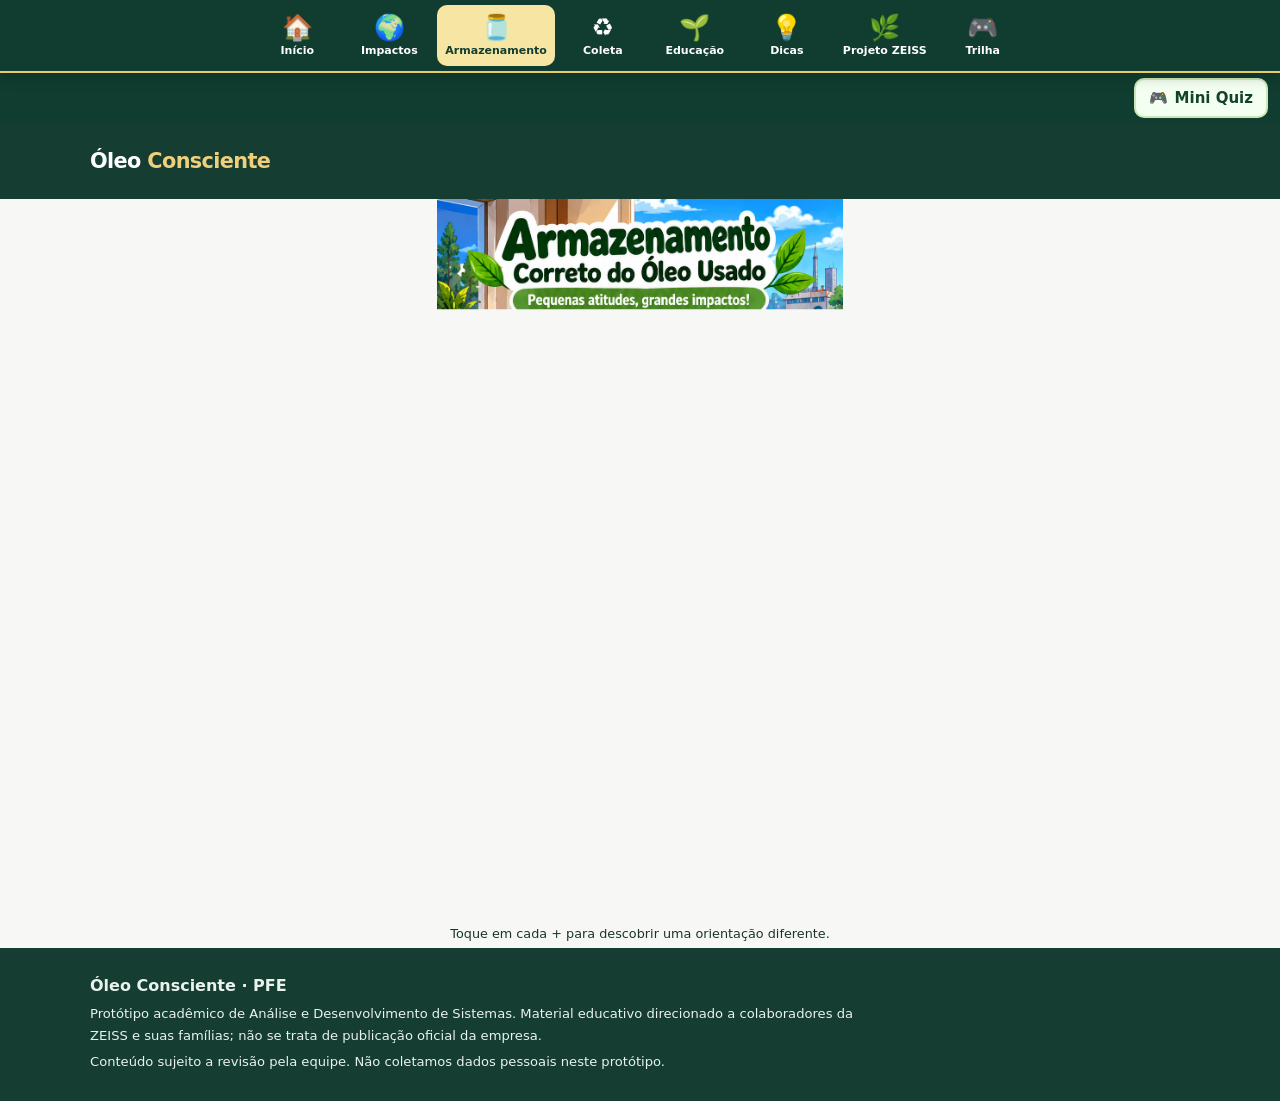
==== armazenamento.html @ ae0e41d5 "Restaura sete fotografias originais online e remove quadrinhos de alerta do armazenamento" ====
<!doctype html><html lang="pt-BR"><head><meta charset="utf-8"><meta name="viewport" content="width=device-width, initial-scale=1"><meta name="description" content="Óleo Consciente: descarte e reciclagem do óleo de cozinha usado, educação ambiental e recursos educativos."><meta name="theme-color" content="#153d32"><link rel="manifest" href="manifest.webmanifest"><link rel="stylesheet" href="css/style.css?v=pfe58"><script defer src="js/script.js?v=offline8"></script><title>Armazenamento correto | Óleo Consciente</title><style>.armazenamento-poster{width:min(96vw,1600px);max-width:none;position:relative;left:50%;transform:translateX(-50%);margin:24px 0 35px}.armazenamento-poster-image{position:relative}.armazenamento-poster-image img{display:block;width:100%;height:auto;border-radius:18px;box-shadow:0 12px 30px #153d3222}.armazenamento-hotspot{position:absolute;z-index:2;display:block;border-radius:10px;touch-action:manipulation}.armazenamento-hotspot:hover{outline:2px solid #177447;background:#ffdf5540}.armazenamento-hotspot:focus-visible{outline:4px solid #d6a416;background:#ffffff55}.armazenamento-sr{position:absolute;width:1px;height:1px;overflow:hidden;clip:rect(0,0,0,0);white-space:nowrap}.article-section[id]{scroll-margin-top:24px}@media(max-width:650px){.armazenamento-poster{width:100%;left:auto;transform:none}.armazenamento-poster-image img{border-radius:9px}}</style><style id="pfe-revelacao-visual">
.pfe-abrir-painel{display:flex;justify-content:center;margin:12px 0 18px}
.pfe-mostrar-info{border:0;border-radius:16px;background:#176547;color:#fff;font:inherit;font-weight:700;padding:14px 18px;min-height:48px;cursor:pointer;box-shadow:0 4px 14px #123d3028}
.pfe-mostrar-info:focus-visible{outline:3px solid #edbf36;outline-offset:3px}
.pfe-informacoes-ocultas{display:none!important}
.pfe-informacoes-ocultas.pfe-informacoes-abertas{display:block!important}
</style><script defer>
document.addEventListener('DOMContentLoaded',function(){
 const botao=document.querySelector('.pfe-mostrar-info');
 const figura=document.querySelector('.armazenamento-poster');
 if(!botao||!figura)return;
 const container=figura.parentElement;
 const conteudos=Array.from(container.children).filter(function(el){
  return el!==figura&&!el.classList.contains('pfe-abrir-painel')&&!el.classList.contains('pfe-atividade')&&!el.matches('[data-pfe-atividade],[data-pfe-ordem],.quiz');
 });
 conteudos.forEach(function(el){el.classList.add('pfe-informacoes-ocultas');});
 if(conteudos.length)conteudos[0].id='pfe-info-detalhada';
 botao.addEventListener('click',function(){
  const abrir=botao.getAttribute('aria-expanded')!=='true';
  conteudos.forEach(function(el){el.classList.toggle('pfe-informacoes-abertas',abrir);});
  botao.setAttribute('aria-expanded',String(abrir));
  botao.textContent=abrir?'✕ Ocultar informações':'📖 Toque para explorar as informações do desenho';
  if(abrir&&conteudos[0])conteudos[0].scrollIntoView({behavior:'smooth',block:'nearest'});
 });
});
</script><style id="armazenamento-vertical-interativo">body:has(.armazenamento-novo) .subpage-hero,body:has(.armazenamento-novo) .pfe-atividade,body:has(.armazenamento-novo) .pfe-abrir-painel,body:has(.armazenamento-novo) .educational-layout,body:has(.armazenamento-novo) .armazenamento-poster~*{display:none!important}body:has(.armazenamento-novo) .armazenamento-poster{width:min(100%,calc((100svh - 78px)*9/16));max-width:560px;position:relative;left:auto;transform:none;margin:0 auto;padding:0}body:has(.armazenamento-novo) .armazenamento-poster-image{position:relative;width:100%}body:has(.armazenamento-novo) .armazenamento-poster-image img{display:block;width:100%;height:auto;border-radius:0;box-shadow:none}body:has(.armazenamento-novo) .armazenamento-poster figcaption{font-size:.8rem;text-align:center;margin:4px 0}body:has(.armazenamento-novo) .armazenamento-novo-ponto{position:absolute;z-index:10;transform:translate(-50%,-50%);width:11%;aspect-ratio:1;border-radius:50%;display:grid;place-items:center;background:#137a52;color:white;text-decoration:none;font-weight:900;font-size:clamp(18px,5vw,27px);border:2px solid white;box-shadow:0 2px 9px #0007;touch-action:manipulation}body:has(.armazenamento-novo) .armazenamento-novo-ponto:focus-visible{outline:4px solid #ffd15b;outline-offset:2px}.armazenamento-dialogo{display:none;position:fixed;inset:0;z-index:2147483647;padding:16px;box-sizing:border-box;place-items:center}.armazenamento-dialogo:target{display:grid}.armazenamento-fundo{position:absolute;inset:0;background:#0c2d24e9}.armazenamento-cartao{position:relative;box-sizing:border-box;width:min(94vw,460px);max-height:85svh;overflow:auto;background:white;color:#183c30;border-radius:20px;padding:28px 23px;box-shadow:0 12px 45px #0006}.armazenamento-cartao h2{font-size:1.5rem;line-height:1.3;margin:10px 0}.armazenamento-cartao p{line-height:1.6}.armazenamento-etapa{color:#167b51;font-weight:800}.armazenamento-fechar{position:absolute;right:14px;top:10px;font-size:1.5rem;text-decoration:none;color:#183c30;padding:6px}.armazenamento-voltar{display:inline-block;background:#176547;color:#fff!important;text-decoration:none;border-radius:12px;padding:12px 16px;font-weight:700;margin-top:12px}@media(max-width:650px){body:has(.armazenamento-novo) .armazenamento-poster{width:min(100%,calc((100svh - 68px)*9/16))}body:has(.armazenamento-novo) main>.container{padding-left:0;padding-right:0}}</style><style id="armazenamento-pontos-precisos">body:has(.armazenamento-novo) .armazenamento-novo-ponto{width:10%!important;min-width:32px!important;aspect-ratio:1!important;background:transparent!important;border:0!important;box-shadow:none!important;color:transparent!important;font-size:0!important}body:has(.armazenamento-novo) .armazenamento-novo-ponto:focus-visible{outline:3px solid #fff!important;background:#ffffff44!important}body:has(.armazenamento-novo) .armazenamento-novo-ponto span{visibility:hidden!important}</style><style id="armazenamento-horizontal-169">body:has(.armazenamento-novo) .armazenamento-poster{width:min(100%,1600px)!important;max-width:1600px!important;margin:0 auto!important}body:has(.armazenamento-novo) .armazenamento-poster-image img{width:100%!important;aspect-ratio:16/9;object-fit:contain}body:has(.armazenamento-novo) .armazenamento-novo-ponto{width:5.8%!important;min-width:28px!important}body:has(.armazenamento-novo) main>.container{max-width:1600px!important;width:100%!important;box-sizing:border-box;padding:0!important}@media(max-width:650px){body:has(.armazenamento-novo) .armazenamento-poster{width:100%!important}body:has(.armazenamento-novo) .armazenamento-novo-ponto{min-width:22px!important;width:7%!important}}</style><style id="pfe-duas-artes-responsive">@media(max-width:700px){body .armazenamento-poster{width:min(100%,calc((100svh - 65px)*9/16))!important;max-width:650px!important;height:auto!important;min-height:0!important;margin:0 auto!important;left:auto!important;transform:none!important}body .armazenamento-poster-image{width:100%!important;height:auto!important;aspect-ratio:9/16!important;position:relative!important}body .armazenamento-poster-image picture,body .armazenamento-poster-image img{display:block!important;width:100%!important;height:auto!important;aspect-ratio:9/16!important;object-fit:contain!important}body .armazenamento-poster-image .armazenamento-novo-ponto{position:absolute!important;transform:translate(-50%,-50%)!important;width:11%!important;min-width:24px!important;aspect-ratio:1!important;height:auto!important}.armazenamento-poster-image .armazenamento-novo-ponto:nth-of-type(1){left:7.3%!important;top:18.8%!important}.armazenamento-poster-image .armazenamento-novo-ponto:nth-of-type(2){left:75.4%!important;top:30.3%!important}.armazenamento-poster-image .armazenamento-novo-ponto:nth-of-type(3){left:8%!important;top:39.7%!important}.armazenamento-poster-image .armazenamento-novo-ponto:nth-of-type(4){left:73.8%!important;top:43.1%!important}.armazenamento-poster-image .armazenamento-novo-ponto:nth-of-type(5){left:6.8%!important;top:53.5%!important}.armazenamento-poster-image .armazenamento-novo-ponto:nth-of-type(6){left:74.4%!important;top:55%!important}.armazenamento-poster-image .armazenamento-novo-ponto:nth-of-type(7){left:22.3%!important;top:68.8%!important}}</style><style id="menu-unificado-v1">
/* Navegação única, isolada do conteúdo interativo de cada página */
.site-header .menu-toggle,.site-header .site-nav,.dicas-topbar .dicas-menu,.topbar .menu-button,.topbar .nav{display:none!important}
.oc-menu{position:fixed!important;top:12px!important;right:12px!important;z-index:2147483000!important;font-family:system-ui,-apple-system,"Segoe UI",sans-serif!important;font-size:15px!important;line-height:1.3!important;color:#153d32!important}
.oc-menu *{box-sizing:border-box!important}
.oc-menu>summary{display:flex!important;align-items:center!important;justify-content:center!important;gap:8px!important;min-height:44px!important;min-width:108px!important;padding:10px 15px!important;background:#f6df91!important;border:2px solid #174d39!important;border-radius:14px!important;box-shadow:0 3px 14px #0004!important;color:#153d32!important;font-weight:800!important;cursor:pointer!important;list-style:none!important;user-select:none!important}
.oc-menu>summary::-webkit-details-marker{display:none}
.oc-menu[open]>summary{background:#fff1b7!important}
.oc-menu>summary:focus-visible,.oc-menu a:focus-visible{outline:3px solid #ffb900!important;outline-offset:2px!important}
.oc-menu-nav{position:absolute!important;right:0!important;top:calc(100% + 8px)!important;width:min(330px,calc(100vw - 24px))!important;max-height:calc(100dvh - 76px)!important;overflow-y:auto!important;background:#fff!important;padding:9px!important;border:1px solid #c9e1d2!important;border-radius:17px!important;box-shadow:0 12px 35px #0005!important;display:flex!important;flex-direction:column!important;gap:3px!important}
.oc-menu-nav a{display:flex!important;align-items:center!important;gap:12px!important;min-height:42px!important;padding:10px 12px!important;color:#174535!important;text-decoration:none!important;background:transparent!important;border-radius:11px!important;font-weight:650!important;font-size:14px!important;line-height:1.25!important;text-align:left!important;white-space:normal!important}
.oc-menu-nav a:hover,.oc-menu-nav a:focus-visible{background:#e8f5ed!important}
.oc-menu-nav a[aria-current="page"]{background:#dff2e6!important;color:#0c5735!important;font-weight:850!important}
.oc-menu-nav .oc-emoji{display:inline-flex!important;align-items:center!important;justify-content:center!important;flex:none!important;width:26px!important;font-size:21px!important}
@media(max-width:700px){.oc-menu{top:7px!important;right:7px!important}.oc-menu>summary{min-height:42px!important;min-width:95px!important;padding:8px 11px!important}.oc-menu-nav{max-height:calc(100dvh - 65px)!important}}
</style><style id="oc-barra-visivel-v2">
/* Navegação persistente com ícones em todas as páginas */
.oc-menu{display:none!important}
.oc-barra{position:sticky;top:0;z-index:2147482000;width:100%;background:#103d30;border-bottom:2px solid #e9cb64;box-shadow:0 4px 14px #0003;font-family:system-ui,-apple-system,"Segoe UI",sans-serif;color:#fff}
.oc-barra *{box-sizing:border-box}
.oc-barra nav{display:flex;align-items:stretch;justify-content:center;gap:4px;max-width:1250px;margin:0 auto;padding:5px 10px;overflow-x:auto;overscroll-behavior-x:contain;scrollbar-width:thin;scrollbar-color:#9ab7a7 transparent}
.oc-barra a{display:flex;flex:0 0 auto;flex-direction:column;align-items:center;justify-content:center;gap:2px;min-width:88px;min-height:61px;padding:5px 8px;border-radius:10px;color:#fff;text-decoration:none;font-size:11px;font-weight:700;line-height:1.15;text-align:center;white-space:nowrap}
.oc-barra a .oc-icone{font-size:25px;line-height:1.2}
.oc-barra a:hover,.oc-barra a:focus-visible{background:#276d52;color:#fff}
.oc-barra a:focus-visible{outline:2px solid #ffe37c;outline-offset:-2px}
.oc-barra a[aria-current="page"]{background:#f7e5a4;color:#133d30}
@media(max-width:850px){.oc-barra nav{justify-content:flex-start;padding:5px 6px;gap:2px}.oc-barra a{min-width:78px;font-size:10px;padding:5px 5px}.oc-barra a .oc-icone{font-size:23px}}
</style><style id="oc-conteudo-ampliado-v1">.oc-conteudo-ampliado{margin:15px 0 20px;padding:14px 15px;background:#eef7ee;border-left:4px solid #29815a;border-radius:10px;color:#173d30}.oc-conteudo-ampliado h3{font-size:1.03rem;line-height:1.35;margin:12px 0 5px;color:#17543a}.oc-conteudo-ampliado h3:first-child{margin-top:0}.oc-conteudo-ampliado p{line-height:1.6;margin:0 0 10px}.oc-conteudo-ampliado p:last-child{margin-bottom:0}</style><style id="oc-aprofundamento-academico-v2">.oc-aprofundamento-academico{background:#f5faf5;color:#173d30;border:1px solid #d5e8d9;border-radius:12px;padding:14px 16px;margin:14px 0;line-height:1.6}.oc-aprofundamento-academico h3{font-size:1.05rem;color:#13583d;margin:12px 0 6px}.oc-aprofundamento-academico h3:first-child{margin-top:0}.oc-aprofundamento-academico p{margin:7px 0 12px}.oc-aprofundamento-academico .oc-base-teorica{font-size:.92rem;border-top:1px solid #cce3d2;padding-top:10px}</style><style id="oc-figuras-explicativas-v1">.oc-figura-explicativa{margin:12px 0 16px;padding:8px;background:#fff;border:1px solid #dbe9df;border-radius:12px;text-align:center}.oc-figura-explicativa img{display:block;width:100%;max-height:230px;object-fit:contain;border-radius:8px}.oc-figura-explicativa figcaption{font-size:.82rem;color:#52665a;line-height:1.45;margin:7px 4px 2px}.coleta-cartao,.armazenamento-cartao{max-height:88dvh;overflow-y:auto;overscroll-behavior:contain}</style><style id="oc-dialogos-mobile-estilo-v1">dialog.armazenamento-dialogo{position:fixed!important;inset:0!important;margin:auto!important;padding:clamp(10px,3vw,18px)!important;border:0!important;max-width:100vw!important;max-height:100dvh!important;width:100%!important;height:100%!important;box-sizing:border-box!important;background:transparent!important;color:inherit!important;place-items:center!important;overflow:auto!important}dialog.armazenamento-dialogo:not([open]){display:none!important}dialog.armazenamento-dialogo[open]{display:grid!important}dialog.armazenamento-dialogo::backdrop{background:rgba(8,34,26,.88)}dialog.armazenamento-dialogo .armazenamento-cartao{width:min(94vw,500px)!important;max-height:85dvh!important;overflow-y:auto!important;overscroll-behavior:contain!important}dialog.armazenamento-dialogo .oc-fechar-form{margin:0;padding:0}dialog.armazenamento-dialogo .armazenamento-fechar,dialog.armazenamento-dialogo .armazenamento-voltar{cursor:pointer;font:inherit}dialog.armazenamento-dialogo .armazenamento-fechar:focus-visible,dialog.armazenamento-dialogo .armazenamento-voltar:focus-visible{outline:3px solid #f4bc38;outline-offset:3px}@media(max-width:480px){dialog.armazenamento-dialogo .armazenamento-cartao{width:94vw!important;max-height:86dvh!important}}</style><style id="oc-guia-pratico-css">.oc-guia-pratico{box-sizing:border-box;width:min(92%,920px);margin:24px auto 100px;padding:clamp(18px,3vw,30px);background:#f4faf5;color:#173d2d;border:1px solid #c8e0d0;border-radius:18px;line-height:1.65;overflow-wrap:anywhere}.oc-guia-pratico h2{color:#14583a;font-size:clamp(1.15rem,2.5vw,1.65rem);line-height:1.3;margin:0 0 14px}.oc-guia-pratico ol{margin:0;padding-left:1.5rem}.oc-guia-pratico li{padding:0 0 10px 4px}.oc-guia-pratico .oc-guia-nota{font-size:.9rem;color:#365a46;margin:8px 0 0}.oc-guia-pratico:target{outline:3px solid #b2d9bd;outline-offset:4px}@media(max-width:600px){.oc-guia-pratico{width:94%;margin:18px auto 100px;padding:18px}}</style><style id="oc-minijogo-css-v1">.oc-minijogo{box-sizing:border-box;width:min(92%,760px);margin:28px auto 100px;padding:clamp(18px,4vw,28px);border-radius:20px;background:#f1faf3;border:1px solid #c3ddca;color:#183b2b;line-height:1.5;overflow-wrap:anywhere}.oc-minijogo h2{font-size:clamp(1.2rem,3vw,1.65rem);margin:0 0 10px;color:#15563a}.oc-minijogo .oc-pergunta{font-weight:650;margin:12px 0}.oc-minijogo .oc-opcoes{display:grid;gap:10px}.oc-minijogo button{display:block;width:100%;box-sizing:border-box;text-align:left;padding:13px 15px;min-height:48px;border:2px solid #b7d5c1;border-radius:12px;background:white;color:#163e2b;font:inherit;cursor:pointer}.oc-minijogo button:hover{border-color:#257b4d}.oc-minijogo button:focus-visible{outline:3px solid #c38919;outline-offset:2px}.oc-minijogo button:disabled{cursor:default;opacity:.75}.oc-minijogo button[data-correta="true"]{border-color:#25804d;background:#e1f5e8;opacity:1}.oc-minijogo .oc-resultado{margin:14px 0 0;padding:12px 14px;border-radius:10px;background:#fff;border-left:4px solid #267f51}.oc-minijogo .oc-resultado[hidden]{display:none}.oc-minijogo .oc-reiniciar{margin-top:12px;width:auto;background:#175d3d;color:white;border-color:#175d3d}.oc-minijogo .oc-reiniciar[hidden]{display:none}@media(max-width:600px){.oc-minijogo{width:94%;margin:20px auto 100px;padding:16px}}</style><style id="oc-jogo-capa-v1">.oc-jogo-cabecalho{margin:0 0 14px}.oc-jogo-capa{display:block;width:min(100%,340px);height:auto;max-height:76px}.oc-jogo-titulo-acessivel{position:absolute!important;width:1px!important;height:1px!important;padding:0!important;margin:-1px!important;overflow:hidden!important;clip:rect(0,0,0,0)!important;white-space:nowrap!important;border:0!important}</style><style id="oc-quiz-unificado-v4">.oc-quiz-botao-faixa{position:relative!important;top:auto!important;display:flex;justify-content:flex-end;padding:5px 12px;background:#103d30;z-index:1000}.oc-quiz-botao-faixa button{display:inline-flex!important;align-items:center;justify-content:center;gap:7px;min-height:40px!important;padding:7px 13px!important;border:2px solid #cde7b8;border-radius:10px;background:#f3fff1;color:#12422c;font:800 15px/1.2 system-ui,sans-serif!important;cursor:pointer}.oc-quiz-botao-faixa button:focus-visible,.oc-quiz-fechar:focus-visible{outline:3px solid #ffcd44;outline-offset:2px}#oc-quiz-modal{box-sizing:border-box;position:fixed;inset:0;margin:auto;width:min(94vw,820px);max-height:92dvh;overflow:auto;border:0;border-radius:18px;padding:14px;background:#eaf8ed;color:#173d2b}#oc-quiz-modal:not([open]){display:none}#oc-quiz-modal::backdrop{background:#000b}#oc-quiz-modal .oc-quiz-fechar{display:block;margin:0 0 10px auto;padding:9px 14px;background:#175d3d;color:white;border:0;border-radius:10px;font:700 14px system-ui;cursor:pointer}#oc-quiz-modal .oc-minijogo{display:block!important;width:100%!important;margin:0!important;box-sizing:border-box!important}@media(max-width:600px){.oc-quiz-botao-faixa{padding:4px 8px}.oc-quiz-botao-faixa button{font-size:14px!important;min-height:40px!important}#oc-quiz-modal{padding:10px;max-height:95dvh}}</style><style id="armazenamento-fotos-web-v1">.armazenamento-foto-online{margin:12px 0 16px}.armazenamento-foto-online img{display:block!important;width:100%!important;max-height:245px!important;height:auto!important;object-fit:contain!important;border-radius:12px;background:#edf1ed}.armazenamento-foto-online figcaption{font-size:.8rem;line-height:1.4;color:#4b5b52;margin-top:7px}.armazenamento-foto-online a{color:#176547}dialog.armazenamento-dialogo[open]{display:grid!important;position:fixed!important;inset:0!important;width:100vw!important;max-width:none!important;height:100dvh!important;max-height:none!important;margin:0!important;padding:12px!important;border:0!important;background:#092c23dd!important;place-items:center!important;z-index:2147483647!important}dialog.armazenamento-dialogo[open] .armazenamento-cartao{display:block!important;max-height:88dvh!important;overflow:auto!important;background:#fff!important;color:#173b2f!important}dialog.armazenamento-dialogo::backdrop{background:#092c23dd!important}</style><style id="armazenamento-sem-animacao-v2">body:has(.armazenamento-novo) *,body:has(.armazenamento-novo) *::before,body:has(.armazenamento-novo) *::after{animation:none!important;transition:none!important;scroll-behavior:auto!important}dialog.armazenamento-dialogo[open]{display:grid!important;visibility:visible!important;opacity:1!important}dialog.armazenamento-dialogo[open] .armazenamento-foto-online{display:block!important;visibility:visible!important}dialog.armazenamento-dialogo[open] .armazenamento-foto-online img{display:block!important;width:100%!important;max-height:260px!important;object-fit:contain!important}</style><style id="armazenamento-informacoes-fortes-v3">.armazenamento-alerta{display:flex;align-items:flex-start;gap:12px;background:#fff0e7!important;border-left:5px solid #c44b25!important;border-radius:12px;padding:14px;margin:12px 0 18px;color:#542d1c!important}.armazenamento-alerta-emoji{font-size:2.1rem;line-height:1.1}.armazenamento-alerta strong{display:block;font-size:1.1rem}.armazenamento-alerta p{margin:6px 0 0;line-height:1.5}.armazenamento-explicacao-nova h3{font-size:1.05rem;margin:16px 0 5px;color:#164c39}.armazenamento-explicacao-nova p{margin:0 0 10px;line-height:1.65}.armazenamento-foto-online img{max-height:320px!important;object-fit:contain!important;background:#f1f4f2!important}</style><style id="armazenamento-fotos-resilientes">.armazenamento-foto-online{max-width:100%;overflow-wrap:anywhere}.armazenamento-foto-online img{display:block;width:100%;height:auto;max-height:320px;object-fit:contain}.armazenamento-erro-imagem{padding:14px;border:1px solid #c6d7cb;border-radius:10px;background:#f5f8f5;color:#244735;font-size:.9rem}.armazenamento-erro-imagem a{font-weight:700}</style><script defer>document.addEventListener('DOMContentLoaded',()=>{document.querySelectorAll('.armazenamento-foto-online img').forEach(img=>{const fail=()=>{const fig=img.closest('figure');if(!fig||fig.querySelector('.armazenamento-erro-imagem'))return;img.style.display='none';const a=fig.querySelector('figcaption a');const msg=document.createElement('p');msg.className='armazenamento-erro-imagem';msg.textContent='A fotografia não pôde ser carregada neste dispositivo. ';fig.insertBefore(msg,fig.querySelector('figcaption'))};img.addEventListener('error',fail);if(img.complete&&img.naturalWidth===0)fail()})});</script></head><body><div class="oc-barra"><nav aria-label="Navegação principal por ícones"><a href="index.html" title="Início"><span class="oc-icone" aria-hidden="true">🏠</span><span>Início</span></a><a href="impactos.html" title="Impactos"><span class="oc-icone" aria-hidden="true">🌍</span><span>Impactos</span></a><a href="armazenamento.html" aria-current="page" title="Armazenamento"><span class="oc-icone" aria-hidden="true">🫙</span><span>Armazenamento</span></a><a href="coleta.html" title="Coleta"><span class="oc-icone" aria-hidden="true">♻️</span><span>Coleta</span></a><a href="educacao.html" title="Educação"><span class="oc-icone" aria-hidden="true">🌱</span><span>Educação</span></a><a href="dicas.html" title="Dicas"><span class="oc-icone" aria-hidden="true">💡</span><span>Dicas</span></a><a href="projeto.html" title="Projeto ZEISS"><span class="oc-icone" aria-hidden="true">🌿</span><span>Projeto ZEISS</span></a><a href="trilha.html" title="Trilha"><span class="oc-icone" aria-hidden="true">🎮</span><span>Trilha</span></a></nav></div><a class="skip" href="#conteudo">Ir ao conteúdo</a><div class="oc-quiz-botao-faixa"><button type="button" id="oc-abrir-quiz" aria-haspopup="dialog" aria-controls="oc-quiz-modal" aria-label="Abrir Mini Quiz"><span aria-hidden="true">🎮</span><span>Mini Quiz</span></button></div><dialog id="oc-quiz-modal" aria-label="Mini Quiz"><form method="dialog"><button type="submit" class="oc-quiz-fechar">✕ Fechar</button></form><div id="oc-quiz-conteudo"><section class="oc-minijogo" id="oc-minijogo" aria-labelledby="oc-minijogo-titulo"><div class="oc-jogo-cabecalho"><svg class="oc-jogo-capa" viewBox="0 0 340 76" xmlns="http://www.w3.org/2000/svg" role="img" aria-label="Capa ilustrada do jogo Prepare a Garrafa"><rect x="1.5" y="1.5" width="337" height="73" rx="19" fill="#fff3d6" stroke="#23764a" stroke-width="3"/><circle cx="45" cy="38" r="29" fill="#fff" stroke="#b7ddc2" stroke-width="2"/><text x="45" y="49" text-anchor="middle" font-size="32">🫙</text><text x="88" y="44" font-size="20" font-weight="800" fill="#163e2b" font-family="Arial, sans-serif">Prepare a Garrafa</text><path d="M292 60q12-18 28-13" stroke="#48a16b" stroke-width="4" fill="none" stroke-linecap="round"/></svg><h2 id="oc-minijogo-titulo" class="oc-jogo-titulo-acessivel">Prepare a Garrafa</h2></div><p class="oc-jogo-instrucao">Três situações práticas. Escolha a melhor atitude e descubra por quê.</p><p class="oc-jogo-progresso" aria-live="polite"></p><p class="oc-pergunta"></p><div class="oc-opcoes" role="group" aria-label="Alternativas do desafio"></div><p class="oc-resultado" role="status" aria-live="polite" hidden></p><button class="oc-reiniciar" type="button" hidden>Próxima situação</button></section></div></dialog><header class="site-header"><div class="header-wrap"><a class="brand" href="index.html">Óleo <span>Consciente</span></a></div></header><main id="conteudo"><section class="subpage-hero"><div class="container"><p class="breadcrumbs"><a href="index.html">Início</a> <span aria-hidden="true">/</span> Armazenamento correto</p><p class="eyebrow">Eixo 02 · Orientação prática</p><h1>Como armazenar o óleo usado com segurança</h1><p class="lead">O armazenamento correto é o primeiro passo para que o óleo possa ser encaminhado à coleta sem causar sujeira, vazamentos ou acidentes.</p></div></section><div class="container"><section class="pfe-atividade" id="decisao-armazenamento" data-pfe-atividade aria-labelledby="decisao-armazenamento-titulo">
<span class="pfe-atividade__etiqueta">Jogo educativo · Armazenamento seguro</span>
<h2 id="decisao-armazenamento-titulo">Qual é o primeiro cuidado antes de guardar o óleo?</h2><p>Considere uma situação doméstica: acabou de utilizar óleo na cozinha. Como começar o armazenamento?</p>
<div class="pfe-opcoes" role="group" aria-label="Escolha uma atitude">
<button type="button" class="pfe-escolha" data-pfe-escolha data-correto="sim" data-explicacao="O resfriamento reduz o risco de queimaduras e danos à embalagem." aria-pressed="false">Esperar o óleo esfriar completamente</button>
<button type="button" class="pfe-escolha" data-pfe-escolha data-correto="nao" data-explicacao="O óleo quente pode deformar a garrafa e causar queimaduras." aria-pressed="false">Despejar o óleo ainda quente na garrafa PET</button>
<button type="button" class="pfe-escolha" data-pfe-escolha data-correto="nao" data-explicacao="Não misture óleo usado com água ou produtos de limpeza antes da entrega." aria-pressed="false">Misturar o óleo com detergente e água</button>
</div><p class="pfe-retorno" data-pfe-resultado data-resultado="" role="status" aria-live="polite" hidden></p>
<div class="pfe-aprender"><a href="coleta.html">Conhecer a etapa de coleta →</a></div>
</section><figure class="armazenamento-poster armazenamento-novo"><div class="armazenamento-poster-image"><picture><source media="(max-width: 700px)" srcset="./Armazenamento%20Correto%20do%20%C3%93leo%20Usado%20(2).png"><img src="./Armazenamento%20Correto%20do%20%C3%93leo%20Usado%20(3).png" alt="Ilustração horizontal 16:9 educativa sobre o armazenamento correto do óleo de cozinha usado, com sete pontos interativos" loading="eager"></picture><a class="armazenamento-novo-ponto" href="#armazenamento-detalhe-1" style="left:7.7%;top:26.2%" aria-label="Saiba mais: Deixe o óleo esfriar"><span aria-hidden="true">+</span></a><a class="armazenamento-novo-ponto" href="#armazenamento-detalhe-2" style="left:14.8%;top:46.2%" aria-label="Saiba mais: Use um funil"><span aria-hidden="true">+</span></a><a class="armazenamento-novo-ponto" href="#armazenamento-detalhe-3" style="left:66.7%;top:29.4%" aria-label="Saiba mais: Utilize garrafas PET com tampa"><span aria-hidden="true">+</span></a><a class="armazenamento-novo-ponto" href="#armazenamento-detalhe-4" style="left:63.7%;top:50.8%" aria-label="Saiba mais: Mantenha em local seguro"><span aria-hidden="true">+</span></a><a class="armazenamento-novo-ponto" href="#armazenamento-detalhe-5" style="left:19.8%;top:71.8%" aria-label="Saiba mais: Não misture com outros resíduos"><span aria-hidden="true">+</span></a><a class="armazenamento-novo-ponto" href="#armazenamento-detalhe-6" style="left:61.5%;top:73%" aria-label="Saiba mais: Identifique a garrafa"><span aria-hidden="true">+</span></a><a class="armazenamento-novo-ponto" href="#armazenamento-detalhe-7" style="left:86.8%;top:43.8%" aria-label="Saiba mais: Leve até um ponto de coleta"><span aria-hidden="true">+</span></a></div><figcaption>Toque em cada + para descobrir uma orientação diferente.</figcaption></figure><div class="pfe-abrir-painel"><button type="button" class="pfe-mostrar-info" aria-expanded="false" aria-controls="pfe-info-detalhada">📖 Toque para explorar as informações do desenho</button></div><div class="educational-layout"><article class="educational-article"><section class="article-section" id="passo-1"><h2>1. Aguarde esfriar</h2><p>Nunca transfira óleo quente para garrafas ou outros recipientes. Espere até que esteja em temperatura ambiente.</p></section><section class="article-section" id="passo-2"><h2>2. Retire os resíduos</h2><p>Depois que o óleo esfriar, use uma peneira limpa para separar restos de alimento antes de transferi-lo para a garrafa.</p></section><section class="article-section" id="passo-3"><h2>3. Escolha um recipiente adequado</h2><p>Use uma garrafa plástica limpa, seca, resistente e com tampa que feche bem. Utilize um funil limpo, quando necessário, para evitar derramamentos.</p></section><section class="article-section" id="passo-4"><h2>4. Feche e identifique</h2><p>Mantenha o recipiente fechado, em local seguro, fora do alcance de crianças e animais. Identifique o conteúdo para que não seja confundido com bebida.</p></section><section class="article-section" id="passo-5"><h2>5. Guarde em local seguro e entregue para coleta</h2><p>Procure um ponto que aceite óleo de cozinha usado e confirme suas orientações de recebimento.</p></section></article><aside><div class="aside-summary"><h2>Em resumo</h2><ol><li>Óleo frio</li><li>Garrafa resistente e bem fechada</li><li>Entrega em ponto de coleta confirmado</li></ol></div></aside></div><div class="next-topic"><p>Continue aprendendo</p><a class="button" href="coleta.html">Saiba onde procurar coleta →</a></div><section class="article-section" id="seguranca-adicional"><h2>Cuidados essenciais no manuseio</h2><p><strong>Evite queimaduras:</strong> espere o óleo esfriar completamente antes de manusear ou transferir. Não utilize recipientes frágeis ou sem tampa, nem misture o óleo com produtos de limpeza.</p><p><strong>Evite derramamentos:</strong> use um funil quando necessário, tampe bem e mantenha o recipiente protegido de crianças, animais e fontes de calor.</p><p><strong>Na coleta:</strong> entregue o óleo somente a um serviço ou ponto que confirme aceitar esse resíduo. Essas são orientações educativas para o ambiente doméstico.</p></section><section class="article-section" id="checklist-seguro"><h2>Antes de levar o óleo para coleta</h2><ul><li>O óleo já está completamente frio?</li><li>O recipiente está limpo, seco, resistente, sem rachaduras e bem fechado?</li><li>O conteúdo está identificado como óleo de cozinha usado?</li><li>O ponto de coleta confirmou que aceita esse material?</li></ul><p>Esses cuidados ajudam a prevenir queimaduras e derramamentos durante o armazenamento e o transporte doméstico.</p></section><section class="pfe-atividade pfe-jogo-ordem" id="jogo-armazenamento" data-pfe-ordem aria-labelledby="jogo-armazenamento-titulo">
<span class="pfe-atividade__etiqueta">Jogo educativo · Sequência segura</span>
<h2 id="jogo-armazenamento-titulo">Organize o caminho do óleo usado</h2>
<p>Toque nas ações na ordem em que você deve realizá-las. O desafio tem cinco etapas e ajuda a revisar as orientações de armazenamento doméstico.</p>
<p data-pfe-ordem-progresso aria-live="polite"><strong>Etapa 1 de 5</strong></p>
<div class="pfe-opcoes">
<button type="button" class="pfe-escolha" data-etapa="3">🧴 Transferir para um recipiente resistente, limpo e seco</button>
<button type="button" class="pfe-escolha" data-etapa="5">♻️ Confirmar a coleta e entregar o óleo</button>
<button type="button" class="pfe-escolha" data-etapa="1">🌡️ Esperar o óleo esfriar completamente</button>
<button type="button" class="pfe-escolha" data-etapa="4">🔒 Fechar, identificar e guardar em local seguro</button>
<button type="button" class="pfe-escolha" data-etapa="2">🥄 Separar restos de alimentos</button>
</div>
<p class="pfe-retorno" data-pfe-ordem-retorno role="status" aria-live="polite">Escolha a primeira etapa para começar.</p>
<button type="button" class="pfe-escolha pfe-reiniciar" data-pfe-ordem-reiniciar>↻ Reiniciar jogo</button>
</section><section class="sources"><h2>Fontes para aprofundar</h2><p>Material acadêmico em revisão, fundamentado em diretrizes de educação ambiental e gestão de resíduos.</p><ul><li><a href="https://www.planalto.gov.br/ccivil_03/leis/l9795.htm" target="_blank" rel="noopener noreferrer">Política Nacional de Educação Ambiental — Lei nº 9.795/1999</a></li><li><a href="https://www.planalto.gov.br/ccivil_03/_ato2007-2010/2010/lei/l12305.htm" target="_blank" rel="noopener noreferrer">Política Nacional de Resíduos Sólidos — Lei nº 12.305/2010</a></li><li><a href="https://brasil.un.org/pt-br/sdgs/12" target="_blank" rel="noopener noreferrer">ODS 12 — ONU</a></li></ul></section></div></main><footer class="site-footer"><div class="footer-inner"><strong>Óleo Consciente · PFE</strong><p>Protótipo acadêmico de Análise e Desenvolvimento de Sistemas. Material educativo direcionado a colaboradores da ZEISS e suas famílias; não se trata de publicação oficial da empresa.</p><p>Conteúdo sujeito a revisão pela equipe. Não coletamos dados pessoais neste protótipo.</p></div></footer><dialog class="armazenamento-dialogo" id="armazenamento-detalhe-1" aria-labelledby="armazenamento-titulo-1"><div class="armazenamento-cartao"><form method="dialog" class="oc-fechar-form"><button class="armazenamento-fechar" type="submit" aria-label="Fechar explicação">✕</button></form><p class="armazenamento-etapa">Armazenamento correto · 1 de 7</p><h2 id="armazenamento-titulo-1">Deixe o óleo esfriar</h2><p class="armazenamento-resumo"><strong>Risco de queimadura:</strong> Colocar óleo quente em plástico pode deformar a embalagem, provocar vazamentos e causar queimaduras durante a transferência.</p><figure class="armazenamento-foto-online"><img src="https://commons.wikimedia.org/wiki/Special:FilePath/Cooking%20oil.jpg?width=720" alt="Óleo de cozinha em garrafa" loading="eager" decoding="async"><figcaption>Corn cheese / Wikimedia Commons · fotografia ilustrativa. <a href="https://commons.wikimedia.org/wiki/File:Cooking%20oil.jpg" target="_blank" rel="noopener noreferrer">Fonte e licença</a>.</figcaption></figure><section class="armazenamento-explicacao-nova"><h3>O que acontece?</h3><p>Óleo recém-utilizado pode permanecer quente por bastante tempo, mesmo quando já não está no fogo.</p><h3>Como fazer corretamente?</h3><p>Desligue o fogo, deixe o óleo esfriar naturalmente em recipiente resistente ao calor e só então transfira. Nunca adicione água ao óleo quente.</p><h3>Como conferir se está seguro?</h3><p>O recipiente fica seguro para manusear sem calor perceptível.</p></section><form method="dialog" class="oc-voltar-form"><button class="armazenamento-voltar" type="submit">Voltar à imagem</button></form></div></dialog><dialog class="armazenamento-dialogo" id="armazenamento-detalhe-2" aria-labelledby="armazenamento-titulo-2"><div class="armazenamento-cartao"><form method="dialog" class="oc-fechar-form"><button class="armazenamento-fechar" type="submit" aria-label="Fechar explicação">✕</button></form><p class="armazenamento-etapa">Armazenamento correto · 2 de 7</p><h2 id="armazenamento-titulo-2">Use um funil</h2><p class="armazenamento-resumo"><strong>Risco de derramamento:</strong> O óleo deixa superfícies escorregadias e pode alcançar ralos antes de ser recolhido.</p><figure class="armazenamento-foto-online"><img src="https://commons.wikimedia.org/wiki/Special:FilePath/Funil%20-%20Museu%20de%20Alc%C3%A2ntara%20(MCHA.1242)%20-%202023-04-24%2008.43.54.jpg?width=720" alt="Funil do acervo do Museu de Alcântara, Maranhão" loading="eager" decoding="async"><figcaption>Museu de Alcântara / Wikimedia Commons · Brasil. <a href="https://commons.wikimedia.org/wiki/File:Funil%20-%20Museu%20de%20Alc%C3%A2ntara%20(MCHA.1242)%20-%202023-04-24%2008.43.54.jpg" target="_blank" rel="noopener noreferrer">Fonte e licença</a>.</figcaption></figure><section class="armazenamento-explicacao-nova"><h3>O que acontece?</h3><p>Uma transferência sem apoio pode espalhar óleo sobre a bancada e o piso.</p><h3>Como fazer corretamente?</h3><p>Use funil limpo e seco, mantenha a garrafa apoiada numa superfície estável e transfira lentamente, sem encher até a boca.</p><h3>Como conferir se está seguro?</h3><p>Não há óleo escorrendo por fora da garrafa ou sobre a superfície.</p></section><form method="dialog" class="oc-voltar-form"><button class="armazenamento-voltar" type="submit">Voltar à imagem</button></form></div></dialog><dialog class="armazenamento-dialogo" id="armazenamento-detalhe-3" aria-labelledby="armazenamento-titulo-3"><div class="armazenamento-cartao"><form method="dialog" class="oc-fechar-form"><button class="armazenamento-fechar" type="submit" aria-label="Fechar explicação">✕</button></form><p class="armazenamento-etapa">Armazenamento correto · 3 de 7</p><h2 id="armazenamento-titulo-3">Utilize garrafas PET com tampa</h2><p class="armazenamento-resumo"><strong>Risco de vazamento:</strong> Uma garrafa que vaza suja pisos, bolsas e veículos; o resíduo pode chegar à drenagem ou ao solo.</p><figure class="armazenamento-foto-online"><img src="https://commons.wikimedia.org/wiki/Special:FilePath/GARRAFAS%20PET.jpg?width=720" alt="Garrafas PET fotografadas no Brasil, exemplo de recipientes reutilizáveis após limpeza e secagem" loading="lazy" decoding="async"><figcaption>Carvalho.m.c. / Wikimedia Commons · Brasil, 2020. Garrafas PET como exemplo de embalagem; a foto não mostra óleo armazenado. <a href="https://commons.wikimedia.org/wiki/File:GARRAFAS%20PET.jpg" target="_blank" rel="noopener noreferrer">Fonte e licença</a>.</figcaption></figure><section class="armazenamento-explicacao-nova"><h3>O que acontece?</h3><p>Embalagens frágeis, sujas, rachadas ou sem tampa adequada podem falhar durante o armazenamento e o transporte.</p><h3>Como fazer corretamente?</h3><p>Escolha uma garrafa PET limpa, seca, íntegra e com tampa rosqueável que feche bem. Evite vidro, que pode quebrar.</p><h3>Como conferir se está seguro?</h3><p>A tampa fecha firmemente e a embalagem permanece seca por fora.</p></section><form method="dialog" class="oc-voltar-form"><button class="armazenamento-voltar" type="submit">Voltar à imagem</button></form></div></dialog><dialog class="armazenamento-dialogo" id="armazenamento-detalhe-4" aria-labelledby="armazenamento-titulo-4"><div class="armazenamento-cartao"><form method="dialog" class="oc-fechar-form"><button class="armazenamento-fechar" type="submit" aria-label="Fechar explicação">✕</button></form><p class="armazenamento-etapa">Armazenamento correto · 4 de 7</p><h2 id="armazenamento-titulo-4">Mantenha em local seguro</h2><p class="armazenamento-resumo"><strong>Risco de acidente doméstico:</strong> O armazenamento inadequado aumenta a chance de quedas, derramamentos e contato acidental por crianças e animais.</p><figure class="armazenamento-foto-online"><img src="https://commons.wikimedia.org/wiki/Special:FilePath/CanolaOil%20bottle.jpg?width=720" alt="Garrafa de óleo com tampa" loading="eager" decoding="async"><figcaption>Whitebox / Wikimedia Commons · fotografia ilustrativa. <a href="https://commons.wikimedia.org/wiki/File:CanolaOil%20bottle.jpg" target="_blank" rel="noopener noreferrer">Fonte e licença</a>.</figcaption></figure><section class="armazenamento-explicacao-nova"><h3>O que acontece?</h3><p>Uma garrafa com óleo usado pode ser confundida com bebida ou alimento, principalmente quando fica em local acessível.</p><h3>Como fazer corretamente?</h3><p>Escreva ÓLEO DE COZINHA USADO em letras grandes e guarde a garrafa em pé, longe do fogão, do sol e do alcance de crianças.</p><h3>Como conferir se está seguro?</h3><p>O conteúdo está identificado e a garrafa não pode tombar facilmente.</p></section><form method="dialog" class="oc-voltar-form"><button class="armazenamento-voltar" type="submit">Voltar à imagem</button></form></div></dialog><dialog class="armazenamento-dialogo" id="armazenamento-detalhe-5" aria-labelledby="armazenamento-titulo-5"><div class="armazenamento-cartao"><form method="dialog" class="oc-fechar-form"><button class="armazenamento-fechar" type="submit" aria-label="Fechar explicação">✕</button></form><p class="armazenamento-etapa">Armazenamento correto · 5 de 7</p><h2 id="armazenamento-titulo-5">Não misture com outros resíduos</h2><p class="armazenamento-resumo"><strong>Risco de contaminar o material:</strong> Misturas podem dificultar ou inviabilizar a reciclagem e oferecer riscos a quem faz a coleta.</p><figure class="armazenamento-foto-online"><img src="https://commons.wikimedia.org/wiki/Special:FilePath/Reciclaje%20de%20aceite%20domestico%2001.jpg?width=720" alt="Registro de atividade de reciclagem de óleo doméstico; imagem ilustrativa, sem comprovar contaminação por mistura de resíduos." loading="lazy" decoding="async"><figcaption>Artigas Pessio / Intendência de Montevidéu, Uruguai · Registro de atividade de reciclagem de óleo doméstico; imagem ilustrativa, sem comprovar contaminação por mistura de resíduos. <a href="https://commons.wikimedia.org/wiki/File:Reciclaje%20de%20aceite%20domestico%2001.jpg" target="_blank" rel="noopener noreferrer">Fonte e licença</a>.</figcaption></figure><section class="armazenamento-explicacao-nova"><h3>O que acontece?</h3><p>Misturar óleo com detergente, água, solventes, tinta ou outros resíduos muda as características do material recebido.</p><h3>Como fazer corretamente?</h3><p>Reserve um recipiente apenas para óleo de cozinha usado. Restos de alimento podem ser retirados com peneira após o resfriamento.</p><h3>Como conferir se está seguro?</h3><p>O conteúdo tem apenas óleo de cozinha usado, sem produtos de limpeza ou outros líquidos.</p></section><form method="dialog" class="oc-voltar-form"><button class="armazenamento-voltar" type="submit">Voltar à imagem</button></form></div></dialog><dialog class="armazenamento-dialogo" id="armazenamento-detalhe-6" aria-labelledby="armazenamento-titulo-6"><div class="armazenamento-cartao"><form method="dialog" class="oc-fechar-form"><button class="armazenamento-fechar" type="submit" aria-label="Fechar explicação">✕</button></form><p class="armazenamento-etapa">Armazenamento correto · 6 de 7</p><h2 id="armazenamento-titulo-6">Identifique a garrafa</h2><p class="armazenamento-resumo"><strong>Risco de confusão na coleta:</strong> A falta de informação prejudica a triagem e pode levar ao manuseio incorreto.</p><figure class="armazenamento-foto-online"><img src="https://commons.wikimedia.org/wiki/Special:FilePath/Oil3.jpg?width=720" alt="Embalagens de óleos de tipos diferentes" loading="eager" decoding="async"><figcaption>Wikimedia Commons · ilustração da importância de identificar o conteúdo. <a href="https://commons.wikimedia.org/wiki/File:Oil3.jpg" target="_blank" rel="noopener noreferrer">Fonte e licença</a>.</figcaption></figure><section class="armazenamento-explicacao-nova"><h3>O que acontece?</h3><p>Sem identificação, quem recebe a embalagem pode não saber se há óleo, bebida, produto químico ou outra substância.</p><h3>Como fazer corretamente?</h3><p>Use etiqueta resistente com ÓLEO USADO; se possível, registre a data de início do armazenamento e mantenha a tampa limpa.</p><h3>Como conferir se está seguro?</h3><p>Qualquer pessoa consegue reconhecer o conteúdo sem abrir a embalagem.</p></section><form method="dialog" class="oc-voltar-form"><button class="armazenamento-voltar" type="submit">Voltar à imagem</button></form></div></dialog><dialog class="armazenamento-dialogo" id="armazenamento-detalhe-7" aria-labelledby="armazenamento-titulo-7"><div class="armazenamento-cartao"><form method="dialog" class="oc-fechar-form"><button class="armazenamento-fechar" type="submit" aria-label="Fechar explicação">✕</button></form><p class="armazenamento-etapa">Armazenamento correto · 7 de 7</p><h2 id="armazenamento-titulo-7">Leve até um ponto de coleta</h2><p class="armazenamento-resumo"><strong>Risco de descarte incorreto:</strong> Despejar na pia ou no ralo pode contribuir para obstruções e problemas no esgoto. Descartar no solo ou na água também causa impactos ambientais.</p><figure class="armazenamento-foto-online"><img src="https://commons.wikimedia.org/wiki/Special:FilePath/Soap%20from%20repurposed%20cooking%20oil%20being%20sold%20on%20streetmarket%20in%20S%C3%A3o%20Paulo%2C%20Brazil%2C%2019-02-2026.jpg?width=720" alt="Feira em São Paulo com sabão produzido a partir de óleo reaproveitado e placa informando que recebe óleo de cozinha" loading="lazy" decoding="async"><figcaption>Jcornelius / Wikimedia Commons · São Paulo, 2026. Registro real de iniciativa de reaproveitamento e recebimento de óleo; não representa acidente ou contaminação. <a href="https://commons.wikimedia.org/wiki/File:Soap%20from%20repurposed%20cooking%20oil%20being%20sold%20on%20streetmarket%20in%20S%C3%A3o%20Paulo%2C%20Brazil%2C%2019-02-2026.jpg" target="_blank" rel="noopener noreferrer">Fonte e licença</a>.</figcaption></figure><section class="armazenamento-explicacao-nova"><h3>O que acontece?</h3><p>Guardar corretamente é só uma etapa: o óleo ainda precisa chegar a um coletor que realmente aceite esse resíduo.</p><h3>Como fazer corretamente?</h3><p>Procure ecoponto, campanha de coleta ou cooperativa que confirme receber óleo doméstico. Transporte a garrafa fechada e em pé.</p><h3>Como conferir se está seguro?</h3><p>Você confirmou endereço, horário e aceitação do óleo antes de sair.</p></section><form method="dialog" class="oc-voltar-form"><button class="armazenamento-voltar" type="submit">Voltar à imagem</button></form></div></dialog><script id="oc-dialogos-mobile-v1">(function(){const prefix="armazenamento-detalhe-";const links=[...document.querySelectorAll('a[href^="#'+prefix+'"]')];let opener=null;links.forEach(link=>link.addEventListener('click',function(e){const dialog=document.getElementById(this.getAttribute('href').slice(1));if(!dialog||typeof dialog.showModal!=='function')return;e.preventDefault();opener=this;if(!dialog.open)dialog.showModal();}));document.querySelectorAll('dialog[id^="'+prefix+'"]').forEach(dialog=>{dialog.addEventListener('close',()=>{if(opener&&document.contains(opener))opener.focus({preventScroll:true});});dialog.addEventListener('click',e=>{if(e.target===dialog)dialog.close();});});if(location.hash.startsWith('#'+prefix)){const dialog=document.getElementById(location.hash.slice(1));if(dialog&&!dialog.open&&typeof dialog.showModal==='function')dialog.showModal();}})();</script><script id="oc-minijogo-js-v1">(function(){const root=document.getElementById("oc-minijogo");if(!root)return;const data=[["Antes de transferir óleo usado, você deve...",["Esperar esfriar completamente","Colocar quente na garrafa PET","Misturar água"],0,"Óleo quente pode queimar e danificar recipientes."],["Qual embalagem é mais adequada?",["Copo sem tampa","Recipiente íntegro, seco e bem fechado","Saco plástico fino"],1,"Vedação e resistência reduzem vazamentos."],["Onde guardar até a coleta?",["Ao lado do fogão","Ao alcance de crianças","Em pé, longe de calor e de crianças"],2,"Armazenar em local seguro evita acidentes."]];let round=0,score=0;const question=root.querySelector(".oc-pergunta"),progress=root.querySelector(".oc-jogo-progresso"),options=root.querySelector(".oc-opcoes"),result=root.querySelector(".oc-resultado"),next=root.querySelector(".oc-reiniciar");function show(){const item=data[round];progress.textContent="Desafio "+(round+1)+" de "+data.length+" · Acertos: "+score;question.textContent=item[0];options.replaceChildren();item[1].forEach((label,i)=>{const b=document.createElement("button");b.type="button";b.textContent=label;b.addEventListener("click",()=>answer(i));options.appendChild(b)});result.hidden=true;result.textContent="";next.hidden=true;}function answer(i){const item=data[round],ok=i===item[2];if(ok)score++;[...options.children].forEach((b,j)=>{b.disabled=true;b.dataset.correta=String(j===item[2]);if(j===i&&!ok)b.setAttribute("aria-label",b.textContent+" — resposta incorreta")});result.hidden=false;result.textContent=(ok?"✅ Acertou! ":"💡 Boa tentativa! A resposta correta está destacada. ")+item[3];progress.textContent="Desafio "+(round+1)+" de "+data.length+" · Acertos: "+score;next.hidden=false;next.textContent=round===data.length-1?"Ver meu resultado":"Próxima situação";}next.addEventListener("click",()=>{if(round<data.length-1){round++;show();question.focus?.();}else{question.textContent="Você concluiu a missão!";progress.textContent="Resultado: "+score+" de "+data.length+" acertos";options.replaceChildren();result.hidden=false;result.textContent=score===data.length?"🏆 Excelente! Você acertou todas as situações.":"🌱 Mandou bem por participar! Revise as explicações e tente melhorar sua pontuação.";next.textContent="Jogar novamente";next.onclick=()=>{next.onclick=null;round=0;score=0;show()};}});show();})();</script><script id="oc-quiz-modal-unificado-v4">(function(){const trigger=document.getElementById("oc-abrir-quiz"),modal=document.getElementById("oc-quiz-modal");if(!trigger||!modal)return;trigger.addEventListener("click",()=>{if(!modal.open)modal.showModal()});modal.addEventListener("close",()=>trigger.focus({preventScroll:true}));modal.addEventListener("click",e=>{if(e.target===modal)modal.close()});})();</script></body></html>
---- css/style.css ----
/* Design editável pela equipe responsável pela tarefa 8. */
:root{--ink:#19352e;--muted:#51645c;--primary:#205846;--deep:#153d32;--accent:#d9aa39;--bg:#f7f8f5;--paper:#fff;--border:#dce5dc;--max:1100px}
*{box-sizing:border-box}html{scroll-behavior:smooth}body{margin:0;background:var(--bg);color:var(--ink);font:16px/1.65 system-ui,-apple-system,"Segoe UI",Arial,sans-serif;overflow-x:hidden}img{max-width:100%;height:auto;display:block}a{color:var(--primary)}a:focus-visible,button:focus-visible{outline:3px solid var(--accent);outline-offset:3px}.container,.header-wrap,.footer-inner{width:min(calc(100% - 40px),var(--max));margin-inline:auto}.skip{position:absolute;top:-100px;left:10px;background:white;padding:9px;z-index:20}.skip:focus{top:5px}.site-header{background:var(--deep);color:#fff}.header-wrap{display:flex;align-items:center;justify-content:space-between;gap:20px;min-height:76px}.brand{color:#fff;text-decoration:none;font-size:1.3rem;font-weight:800;white-space:nowrap;letter-spacing:-.03em}.brand span{color:#f0cf7b}.site-nav{display:flex;align-items:center;flex-wrap:wrap;justify-content:flex-end;gap:6px 15px}.site-nav a{font-size:.79rem;color:#e7eee9;text-decoration:none}.site-nav a:hover,.site-nav a[aria-current=page]{color:#f0cf7b;text-decoration:underline;text-underline-offset:5px}.menu-toggle{display:none;border:1px solid #b9cac2;background:transparent;color:white;border-radius:8px;padding:8px 12px}.intro-band{padding:56px 0 48px;background:linear-gradient(115deg,#e6efe9,#f9faf7);border-bottom:1px solid var(--border)}.eyebrow{color:var(--primary);font-size:.77rem;font-weight:800;text-transform:uppercase;letter-spacing:.11em}h1,h2,h3{line-height:1.2;letter-spacing:-.025em}h1{font-size:clamp(2rem,4vw,3rem);margin:.3em 0}h2{font-size:clamp(1.35rem,2.4vw,1.85rem)}.lead{font-size:1.12rem;color:#405b4d;max-width:760px}.intro-band p:not(.eyebrow){max-width:790px}.feature-section{display:grid;grid-template-columns:minmax(0,.8fr) minmax(0,1.2fr);gap:36px;align-items:center;padding-block:42px}.feature-copy p{color:var(--muted)}.feature-art,.article-art{margin:0;background:var(--paper);border:1px solid var(--border);border-radius:14px;overflow:hidden;box-shadow:0 8px 24px rgba(22,49,37,.05)}.feature-art img,.article-art img{width:100%;object-fit:contain}.feature-art figcaption,.article-art figcaption{font-size:.75rem;color:var(--muted);padding:8px 14px}.button{display:inline-block;background:var(--primary);color:#fff;text-decoration:none;padding:10px 17px;border-radius:8px;font-weight:700;margin-top:8px}.themes-section{padding-block:12px 48px}.topic-grid{display:grid;grid-template-columns:repeat(3,minmax(0,1fr));gap:15px}.topic-tile{display:flex;flex-direction:column;gap:6px;min-height:172px;padding:20px;background:#fff;border:1px solid var(--border);border-radius:12px;color:var(--ink);text-decoration:none;transition:transform .15s,border-color .15s}.topic-tile:hover{transform:translateY(-2px);border-color:var(--primary)}.tile-kicker{font-size:.7rem;color:var(--primary);text-transform:uppercase;letter-spacing:.08em}.topic-tile strong{font-size:1.1rem}.topic-tile span:not(.tile-kicker){font-size:.83rem;color:var(--muted)}.topic-tile .tile-arrow{margin-top:auto;font-weight:700;color:var(--primary)!important}.academic-note,.reference-note{border-top:1px solid var(--border);padding:20px 0 44px;color:var(--muted)}.page-main{padding-top:29px;padding-bottom:44px}.breadcrumbs{font-size:.82rem;color:var(--muted);margin-bottom:25px}.page-main>h1{max-width:780px}.article-layout{display:grid;grid-template-columns:minmax(0,1fr) minmax(0,1fr);gap:35px;align-items:start;margin-block:35px}.article-copy p{color:var(--muted)}.reference-note{font-size:.86rem}.quiz{padding:20px;margin-top:25px;background:#fff;border:1px solid var(--border);border-radius:12px}.quiz-actions{display:flex;flex-wrap:wrap;gap:8px}.quiz button{border:1px solid #b7cfbe;background:#edf4ee;color:var(--deep);padding:9px 12px;border-radius:8px;cursor:pointer}.site-footer{background:var(--deep);color:#e9f2ed}.footer-inner{padding-block:25px}.footer-inner p{font-size:.82rem;margin:.3em 0;max-width:780px}
@media(max-width:850px){.header-wrap{flex-wrap:wrap;padding-block:14px;min-height:unset}.menu-toggle{display:block;margin-left:auto}.site-nav{width:100%;display:none;flex-direction:column;align-items:stretch;gap:0}.site-nav.open{display:flex}.site-nav a{padding:9px 2px;border-top:1px solid #446557;font-size:.94rem}.feature-section,.article-layout{grid-template-columns:1fr}.feature-section{gap:22px}.topic-grid{grid-template-columns:repeat(2,minmax(0,1fr))}}
@media(max-width:540px){.container,.header-wrap,.footer-inner{width:min(calc(100% - 28px),var(--max))}.intro-band{padding:32px 0}.feature-section{padding-block:24px}.feature-art img{width:100%}.topic-grid{grid-template-columns:1fr}.topic-tile{min-height:auto;padding:16px}.lead{font-size:1.02rem}.page-main{padding-top:18px}.article-layout{gap:20px}h1{font-size:clamp(1.85rem,8vw,2.35rem)}}


/* Conteúdo acadêmico e navegação editorial — tarefa 8 pode refinar estes estilos. */
.home-lead-grid{display:grid;grid-template-columns:1fr 1fr;gap:38px;align-items:center;padding-block:50px}.home-lead-grid p:not(.eyebrow){color:var(--muted)}.home-facts{display:flex;flex-wrap:wrap;gap:14px;margin-top:24px}.home-facts>div{display:grid;gap:1px;background:#e9f1eb;border-radius:10px;padding:12px 16px;min-width:108px}.home-facts strong{font-size:1.3rem;color:var(--deep)}.home-facts span{font-size:.73rem;color:var(--muted)}.methodology-banner{display:grid;grid-template-columns:1.15fr 1fr;gap:36px;background:#e9f1eb;border-radius:14px;padding:28px;margin-bottom:45px}.methodology-banner ol{margin:0;padding-left:22px}.methodology-banner li{margin:0 0 10px}.academic-panel{display:grid;grid-template-columns:1.3fr 1fr;gap:48px;padding:32px;margin-bottom:60px;border-top:1px solid var(--border);border-bottom:1px solid var(--border)}.academic-panel p{color:var(--muted)}.academic-panel li{margin-bottom:9px}.text-link{font-weight:700}.subpage-hero{background:#eaf1eb;border-bottom:1px solid var(--border);padding:25px 0 35px}.subpage-hero h1{max-width:850px}.breadcrumbs{font-size:.78rem;color:var(--muted)}.breadcrumbs a{font-weight:600}.breadcrumbs span{padding:0 7px}.educational-layout{display:grid;grid-template-columns:minmax(0,1.1fr) minmax(0,.9fr);align-items:start;gap:42px;margin-top:40px}.educational-article{min-width:0}.article-section{padding:0 0 16px;margin:0 0 20px;border-bottom:1px solid var(--border)}.article-section h2{font-size:1.35rem;margin:0 0 10px}.article-section p{color:var(--muted);margin:0 0 10px}.aside-figure{margin:0;background:#fff;border:1px solid var(--border);border-radius:12px;overflow:hidden}.aside-figure img{width:100%;height:auto}.aside-figure figcaption{padding:7px 12px;color:var(--muted);font-size:.76rem}.aside-summary{border:1px solid var(--border);background:#fff;padding:20px;margin-top:18px;border-radius:12px}.aside-summary h2{font-size:1.16rem;margin-top:0}.aside-summary li{padding-bottom:9px;color:var(--muted)}.next-topic{margin-block:28px 42px;background:#edf4ee;padding:24px;border-radius:12px}.next-topic p{font-weight:700;margin:0}.sources{font-size:.9rem;border-top:1px solid var(--border);padding-bottom:60px;padding-top:16px}.sources p{color:var(--muted)}.sources li{margin:9px 0}.quiz{margin:30px 0}.topic-tile>span:nth-of-type(2){display:-webkit-box;-webkit-line-clamp:3;-webkit-box-orient:vertical;overflow:hidden}
@media(max-width:850px){.home-lead-grid,.methodology-banner,.academic-panel,.educational-layout{grid-template-columns:1fr}.home-lead-grid{padding-block:28px;gap:20px}.methodology-banner{padding:20px;gap:10px}.academic-panel{gap:18px;padding:25px 0}.educational-layout{gap:20px;margin-top:26px}.subpage-hero{padding:16px 0 26px}}
@media(max-width:540px){.home-facts>div{flex:1;min-width:90px}.subpage-hero h1{font-size:1.85rem}.aside-summary{padding:16px}.article-section h2{font-size:1.22rem}}

/* Galeria documental com três imagens reais, legível em dispositivos móveis */
.documentary-gallery{border-top:1px solid var(--border);padding:36px 0 14px}.documentary-gallery>p{max-width:830px;color:var(--muted)}.photo-grid{display:grid;grid-template-columns:repeat(3,minmax(0,1fr));gap:16px;margin:22px 0}.photo-grid figure{margin:0;min-width:0;background:var(--paper);border:1px solid var(--border);border-radius:12px;overflow:hidden}.photo-grid img{display:block;width:100%;height:210px;object-fit:cover;background:#e6ece7}.photo-grid figcaption{padding:14px;font-size:.83rem;line-height:1.55;color:var(--muted)}.photo-grid figcaption strong{color:var(--ink)}.photo-disclaimer{font-size:.82rem;border-left:3px solid var(--accent);padding:8px 12px;background:#f3f4eb}@media(max-width:850px){.photo-grid{grid-template-columns:1fr 1fr}}@media(max-width:560px){.photo-grid{grid-template-columns:1fr}.photo-grid img{height:210px}}

/* Fotografias documentais e homenagem escolar */
.evidence-section{margin-top:32px;margin-bottom:44px}.evidence-section>p:not(.eyebrow){max-width:880px;color:var(--muted)}.evidence-grid{display:grid;grid-template-columns:repeat(3,minmax(0,1fr));gap:16px;margin-top:22px}.evidence-card{margin:0;border:1px solid var(--border);background:white;border-radius:12px;overflow:hidden}.evidence-card img{width:100%;aspect-ratio:4/3;object-fit:cover;background:#e2e9e3}.evidence-card figcaption{display:flex;flex-direction:column;gap:8px;padding:14px;font-size:.84rem;line-height:1.5}.evidence-card figcaption span{color:var(--muted)}.evidence-card a{font-weight:700}.school-dedication{background:#eef4ef;border-left:4px solid var(--primary);padding:30px;margin:30px 0;border-radius:0 12px 12px 0}.school-dedication p{max-width:870px}.school-dedication li{margin:8px 0}
@media(max-width:850px){.evidence-grid{grid-template-columns:1fr 1fr}}@media(max-width:560px){.evidence-grid{grid-template-columns:1fr}.school-dedication{padding:20px}.evidence-card img{aspect-ratio:16/10}}

/* Navegação clicável associada à arte da página inicial */
.image-navigation{display:grid;grid-template-columns:repeat(2,minmax(0,1fr));gap:9px;padding:16px;background:#f4f8f2}
.image-navigation a{display:flex;align-items:center;justify-content:center;text-align:center;min-height:52px;padding:10px;border-radius:10px;background:#fff;border:1px solid #c9ddcf;color:#174734;text-decoration:none;font-weight:750;font-size:.88rem}
.image-navigation a:hover,.image-navigation a:focus-visible{background:#e3f3e8;border-color:#276a48}
.image-cta{display:block;margin:0 16px 16px;padding:14px 18px;text-align:center;background:#efc448;color:#243d29;border-radius:10px;font-weight:850;text-decoration:none}
.image-cta:hover{background:#ffda64}
@media(max-width:520px){.image-navigation{grid-template-columns:1fr}.image-navigation a{min-height:46px}}

/* Regiões clicáveis alinhadas aos seis cartões desenhados na nova capa (1648 × 928). */
.cover-image-wrap{position:relative}
.cover-clickable>img{width:100%;height:auto;display:block}
.cover-hotspots{position:absolute;left:4.8%;right:4.8%;top:74.5%;height:21%;display:grid;grid-template-columns:repeat(6,minmax(0,1fr));gap:1.6%;pointer-events:none}
.cover-hotspots a{pointer-events:auto;display:block;border-radius:12px}
.cover-hotspots a:hover{outline:3px solid #ffdc5c;outline-offset:0;background:rgba(255,255,255,.07)}
.cover-hotspots a:focus-visible{outline:4px solid #ffdc5c;outline-offset:1px}
@media(max-width:700px){.cover-hotspots{display:none}}

/* Página inicial: a capa é o primeiro conteúdo e adapta-se ao celular */
.home-cover{width:100%;background:#163e32}.home-cover .cover-image-wrap{position:relative;width:100%;max-width:1648px;margin:0 auto}.home-cover-image{width:100%;height:auto;display:block}.home-cover .cover-hotspots{position:absolute;top:87%;left:4.4%;right:4.4%;height:10%;display:grid;grid-template-columns:repeat(6,minmax(0,1fr));gap:1.5%;pointer-events:none}.home-cover .cover-hotspots a{pointer-events:auto;display:block;min-width:0;border-radius:10px}.home-cover .cover-main-cta{position:absolute;left:24%;top:69%;width:25%;height:9%;border-radius:12px}.home-cover .cover-main-cta:focus-visible,.home-cover .cover-hotspots a:focus-visible{outline:4px solid #fff;outline-offset:2px}.mobile-cover-links,.mobile-cover-cta{display:none}.home-introduction{padding-block:36px 20px}.home-introduction p{max-width:850px}.home-introduction h1{margin-bottom:12px}
@media(max-width:700px){.home-cover .cover-hotspots,.home-cover .cover-main-cta{display:none}.home-cover{background:#f7f8f5}.home-cover-image{width:100%;height:auto}.mobile-cover-links{display:grid;grid-template-columns:repeat(2,minmax(0,1fr));gap:10px;padding:14px}.mobile-cover-links a{display:flex;align-items:center;justify-content:center;min-height:62px;padding:10px 8px;text-align:center;background:white;border:1px solid #c9ddcf;border-radius:10px;color:#174734;text-decoration:none;font-size:.88rem;font-weight:700;line-height:1.3}.mobile-cover-cta{display:block;margin:0 14px 14px;padding:14px;text-align:center;background:#efc448;border-radius:10px;color:#243d29;text-decoration:none;font-weight:800}.home-introduction{padding-block:20px}.home-introduction h1{font-size:1.8rem}}
@media(max-width:390px){.mobile-cover-links{grid-template-columns:1fr}.mobile-cover-links a{min-height:46px}}

/* CORREÇÃO MOBILE: ícones da própria capa permanecem clicáveis. */
@media(max-width:700px){
.home-cover .cover-hotspots{display:grid!important;position:absolute;top:86%;left:3%;right:3%;height:13%;grid-template-columns:repeat(6,minmax(0,1fr));gap:0;z-index:5;pointer-events:none}
.home-cover .cover-hotspots a{display:block;pointer-events:auto;min-width:0;min-height:22px;touch-action:manipulation}
.home-cover .cover-main-cta{display:block!important;position:absolute;left:19%;top:64%;width:39%;height:15%;z-index:5;touch-action:manipulation}
.mobile-cover-links a,.mobile-cover-cta{position:relative;z-index:6;touch-action:manipulation}
}

/* Capa ampliada: destaque principal em celulares sem esticar a arte. */
@media(max-width:700px){
.home-cover .cover-image-wrap{width:100%;height:clamp(430px,105vw,670px);overflow:hidden;position:relative}
.home-cover .home-cover-image{position:absolute;left:50%;top:0;width:auto;max-width:none;height:100%;transform:translateX(-50%);object-fit:contain}
.home-cover .cover-hotspots{display:none!important}
.home-cover .cover-main-cta{display:none!important}
.mobile-cover-links{position:relative;z-index:2}
}

/* Layout vertical para celular: capa maior e botões reais, fáceis de tocar. */
@media(max-width:700px){
.home-cover{background:#f7f8f5}
.home-cover .cover-image-wrap{width:100%;height:clamp(360px,112vw,560px);overflow:hidden;position:relative;background:#173c33}
.home-cover .home-cover-image{width:100%;height:100%;max-width:none;object-fit:cover;object-position:center center;display:block}
.home-cover .cover-hotspots,.home-cover .cover-main-cta{display:none!important}
.home-cover .mobile-cover-links{display:grid;grid-template-columns:repeat(2,minmax(0,1fr));gap:10px;padding:16px 14px}
.home-cover .mobile-cover-links a{display:flex;min-height:70px;padding:12px 8px;font-size:.94rem;line-height:1.35;touch-action:manipulation}
.home-cover .mobile-cover-cta{display:block;margin:0 14px 18px;padding:16px;font-size:1rem;touch-action:manipulation}
}
@media(max-width:360px){.home-cover .mobile-cover-links{grid-template-columns:1fr}.home-cover .mobile-cover-links a{min-height:52px}}

/* Correção definitiva da primeira tela mobile: menu visível sem rolar. */
@media(max-width:700px){
.site-header .header-wrap{min-height:58px;padding-block:8px}
.home-cover{display:flex;flex-direction:column;min-height:calc(100svh - 66px);background:#f1f5ee}
.home-cover .cover-image-wrap{flex:0 0 auto;height:clamp(190px,38svh,340px);width:100%;overflow:hidden;background:#143d32}
.home-cover .home-cover-image{display:block;width:100%;height:100%;object-fit:cover;object-position:center 42%}
.home-cover .cover-hotspots,.home-cover .cover-main-cta{display:none!important}
.home-cover .mobile-cover-links{display:grid!important;grid-template-columns:repeat(3,minmax(0,1fr));gap:8px;padding:12px 10px 8px;flex:1;align-content:center}
.home-cover .mobile-cover-links a{display:flex!important;align-items:center;justify-content:center;min-height:60px;padding:9px 5px;font-size:clamp(.73rem,2.8vw,.9rem);line-height:1.2;overflow-wrap:anywhere;background:#fff;color:#174734;border:2px solid #c9ddcf;border-radius:10px;text-align:center;text-decoration:none;touch-action:manipulation}
.home-cover .mobile-cover-cta{display:block!important;flex:0 0 auto;margin:5px 10px 12px;padding:12px 8px;text-align:center;font-size:.9rem;background:#efc448;color:#243d29;border-radius:9px;text-decoration:none;font-weight:800;touch-action:manipulation}
.home-introduction{padding-block:22px}
}
@media(max-width:360px){.home-cover .mobile-cover-links{grid-template-columns:repeat(3,minmax(0,1fr))}.home-cover .mobile-cover-links a{min-height:54px}}
@media(max-width:700px) and (max-height:660px){.home-cover .cover-image-wrap{height:30svh}.home-cover .mobile-cover-links a{min-height:48px}.home-cover .mobile-cover-cta{padding:9px}}

/* TELA INICIAL: capa seguida de seis links HTML reais, sem sobreposição. */
.landing-home{background:#f1f5ee;padding:0 0 16px}.landing-image{max-width:1200px;margin:0 auto}.landing-image img{width:100%;height:auto;display:block}.landing-links{display:grid;grid-template-columns:repeat(3,minmax(0,1fr));gap:12px;max-width:1100px;margin:16px auto;padding:0 16px}.landing-links a{display:flex;align-items:center;justify-content:center;gap:8px;min-height:68px;padding:12px;background:#fff;border:2px solid #c6dccc;border-radius:12px;color:#174734;text-align:center;text-decoration:none;font-size:1rem;font-weight:800;line-height:1.3;touch-action:manipulation}.landing-links a:hover,.landing-links a:focus-visible{background:#dff2e4;border-color:#24784d}.landing-links a span{font-size:1.3em}.landing-cta{display:block;max-width:1070px;margin:0 auto;padding:14px;text-align:center;background:#f2c744;border-radius:10px;color:#203b29;text-decoration:none;font-weight:850;touch-action:manipulation}
@media(max-width:700px){.landing-home{display:block;padding-bottom:12px}.landing-image{width:100%;height:auto;max-height:39svh;overflow:hidden;background:#153d32}.landing-image img{display:block;width:100%;height:auto;max-height:39svh;object-fit:contain}.landing-links{grid-template-columns:repeat(2,minmax(0,1fr));gap:8px;padding:0 10px;margin:10px auto}.landing-links a{min-height:65px;padding:8px 5px;font-size:.86rem;line-height:1.2;gap:4px}.landing-links a span{font-size:1.1em}.landing-cta{margin:0 10px;padding:12px 8px;font-size:.91rem}.home-introduction{padding-block:22px}}
@media(max-width:350px){.landing-links a{font-size:.77rem;min-height:58px}}


/* Layout responsivo: todo o conteúdo permanece acessível com rolagem vertical. */
@media(max-width:700px){
 html,body{width:100%;max-width:100%;overflow-x:hidden}
 body{overflow-y:auto}
 main,main>.container,.container{min-width:0}
 .impactos-poster,.armazenamento-poster,.coleta-poster,.educacao-poster,.dicas-poster-wide,.projeto-poster,.trail-poster{
  position:relative!important;left:auto!important;top:auto!important;transform:none!important;
  width:100%!important;max-width:100%!important;height:auto!important;max-height:none!important;
  margin:18px auto 25px!important;overflow:visible!important;
 }
 .impactos-poster-image,.armazenamento-poster-image,.coleta-image-wrap,.educacao-poster-wrap,.dicas-image-wrap,.projeto-poster-interativo{
  position:relative!important;width:100%!important;min-width:0!important;max-width:100%!important;height:auto!important;
 }
 .impactos-poster-image>img,.armazenamento-poster-image>img,.coleta-image-wrap>img,.educacao-poster-wrap>img,.dicas-image-wrap>img,.projeto-poster-interativo>img,.trail-poster>img{
  display:block!important;width:100%!important;min-width:0!important;max-width:100%!important;height:auto!important;max-height:none!important;object-fit:contain!important;
 }
 .impactos-poster:before,.armazenamento-poster:before,.coleta-poster:before,.educacao-poster:before,.dicas-poster-wide:before,.projeto-poster:before,.trail-poster:before{content:none!important;display:none!important}
 .impactos-hotspot,.armazenamento-hotspot,.coleta-hotspot,.educacao-hotspot,.dicas-hotspot,.poster-hotspot{
  pointer-events:auto!important;touch-action:manipulation;z-index:5!important;
 }
 .site-header,.subpage-hero,.site-footer{display:block}
 .photo-grid,.evidence-grid,.topic-grid{grid-template-columns:1fr}
 .feature-section{grid-template-columns:1fr}
 .subpage-hero{padding-block:22px}
 .subpage-hero h1{font-size:clamp(1.5rem,6vw,2.1rem)}
 .subpage-hero .lead{font-size:1rem}
}

/* Navegação móvel acessível: mantém os cartazes inteiros e fornece botões legíveis. */
.mobile-topic-links{display:none}
@media(max-width:700px){
 body{overflow-x:hidden}
 .mobile-topic-links{display:grid;grid-template-columns:repeat(2,minmax(0,1fr));gap:10px;width:100%;max-width:640px;padding:14px;margin:0 auto 18px;background:#eef5ec;border-radius:12px;box-sizing:border-box}
 .mobile-topic-links a{display:flex;align-items:center;justify-content:center;text-align:center;min-width:0;min-height:55px;padding:10px 8px;border:2px solid #b6d7c0;border-radius:12px;background:#fff;color:#174734;text-decoration:none;font-size:.89rem;font-weight:800;line-height:1.3;overflow-wrap:anywhere}
 .mobile-topic-links a[aria-current=page]{background:#fff1bd;border-color:#e0bd4c}
 .mobile-topic-links a:focus-visible{outline:3px solid #e2a92f;outline-offset:2px}
 .impactos-poster,.armazenamento-poster,.coleta-poster,.educacao-poster,.dicas-poster-wide,.projeto-poster{max-width:100%!important;width:100%!important;left:auto!important;transform:none!important;box-sizing:border-box}
 .impactos-poster-image,.armazenamento-poster-image,.coleta-image-wrap,.educacao-poster-wrap,.dicas-image-wrap,.projeto-poster-interativo{width:100%;position:relative}
 .impactos-poster-image img,.armazenamento-poster-image img,.coleta-image-wrap img,.educacao-poster-wrap img,.dicas-image-wrap img,.projeto-poster-interativo img{width:100%;height:auto;max-width:100%;object-fit:contain}
 .site-header .menu-toggle{min-height:44px}
 .educational-layout,.projeto-intro{grid-template-columns:minmax(0,1fr)!important}
 .container{max-width:100%}
}
@media(max-width:370px){.mobile-topic-links a{font-size:.8rem;padding:8px 5px}}

/* Correção mobile v30: hotspots sempre ancorados na imagem, sem menus externos. */
.mobile-topic-links{display:none!important}
@media(max-width:700px){
 .impactos-poster-image,.armazenamento-poster-image,.coleta-image-wrap,.educacao-poster-wrap,.dicas-image-wrap,.projeto-poster-interativo{
  display:block!important;position:relative!important;width:100%!important;height:auto!important;
  padding:0!important;margin:0!important;overflow:visible!important;line-height:0!important;
 }
 .impactos-poster-image>img,.armazenamento-poster-image>img,.coleta-image-wrap>img,.educacao-poster-wrap>img,.dicas-image-wrap>img,.projeto-poster-interativo>img{
  display:block!important;width:100%!important;height:auto!important;max-height:none!important;
  object-fit:fill!important;aspect-ratio:auto!important;margin:0!important;padding:0!important;
 }
 .impactos-hotspot,.armazenamento-hotspot,.coleta-hotspot,.educacao-hotspot,.dicas-hotspot,.poster-hotspot{
  display:block!important;position:absolute!important;z-index:20!important;box-sizing:border-box!important;
  min-height:0!important;min-width:0!important;margin:0!important;padding:0!important;transform:none!important;
  touch-action:manipulation!important;
 }
 .impactos-hotspot span,.armazenamento-hotspot span,.coleta-hotspot span,.educacao-hotspot span,.dicas-hotspot span,.poster-hotspot span{line-height:1!important}
}

/* Cartazes ocupando a largura total do celular (mobile31).
   As áreas clicáveis continuam proporcionais à própria imagem. */
@media(max-width:700px){
 .impactos-poster,.armazenamento-poster,.coleta-poster,.educacao-poster,.dicas-poster-wide,.projeto-poster,.trail-poster{
  position:relative!important;left:50%!important;transform:translateX(-50%)!important;
  width:100vw!important;max-width:100vw!important;min-width:0!important;
  margin:14px 0 22px!important;padding:0!important;overflow:visible!important;
 }
 .impactos-poster-image,.armazenamento-poster-image,.coleta-image-wrap,.educacao-poster-wrap,.dicas-image-wrap,.projeto-poster-interativo{
  width:100%!important;max-width:100%!important;position:relative!important;
  padding:0!important;margin:0!important;line-height:0!important;
 }
 .impactos-poster-image>img,.armazenamento-poster-image>img,.coleta-image-wrap>img,.educacao-poster-wrap>img,.dicas-image-wrap>img,.projeto-poster-interativo>img,.trail-poster img{
  display:block!important;width:100%!important;max-width:100%!important;
  height:auto!important;max-height:none!important;object-fit:contain!important;
  margin:0!important;padding:0!important;
 }
 .impactos-hotspot,.armazenamento-hotspot,.coleta-hotspot,.educacao-hotspot,.dicas-hotspot,.poster-hotspot{
  position:absolute!important;z-index:20!important;touch-action:manipulation!important;
 }
}

/* Mobile34: imagens inteiras, sem corte lateral no celular. */
@media(max-width:700px){
 html,body{overflow-x:hidden!important}
 .impactos-poster,.armazenamento-poster,.coleta-poster,.educacao-poster,.dicas-poster-wide,.projeto-poster,.trail-poster{
  width:100vw!important;max-width:100vw!important;
  left:50%!important;transform:translateX(-50%)!important;
 }
 .impactos-poster-image,.armazenamento-poster-image,.coleta-image-wrap,.educacao-poster-wrap,.dicas-image-wrap,.projeto-poster-interativo{
  width:100%!important;max-width:100%!important;position:relative!important
 }
 .impactos-poster-image>img,.armazenamento-poster-image>img,.coleta-image-wrap>img,.educacao-poster-wrap>img,.dicas-image-wrap>img,.projeto-poster-interativo>img,.trail-poster img{
  width:100%!important;max-width:100%!important;height:auto!important;
 }
}

/* PFE 2026 — atividades educativas interativas, móveis e acessíveis.
   Mantém os infográficos originais e evita deformá-los. */
.pfe-atividade{margin:28px auto;max-width:1040px;padding:clamp(16px,3vw,30px);background:#f3f8f1;border:1px solid #c8dfcb;border-radius:20px;scroll-margin-top:24px}
.pfe-atividade__etiqueta{display:block;color:#246344;font-size:.78rem;font-weight:850;letter-spacing:.09em;text-transform:uppercase;margin-bottom:8px}
.pfe-atividade h2{color:#153f30;font-size:clamp(1.35rem,3vw,1.9rem);line-height:1.3;margin:0 0 12px}
.pfe-atividade>p{max-width:72ch;line-height:1.65}
.pfe-opcoes{display:grid;grid-template-columns:repeat(auto-fit,minmax(min(100%,230px),1fr));gap:12px;margin:18px 0}
.pfe-escolha{font:inherit;line-height:1.4;border:2px solid #b7d4be;background:#fff;border-radius:13px;padding:17px 14px;min-height:70px;color:#183f2f;font-weight:700;text-align:left;cursor:pointer;touch-action:manipulation}
.pfe-escolha:hover,.pfe-escolha:focus-visible{border-color:#26794a;background:#ebf7e9;outline-offset:3px}
.pfe-escolha[aria-pressed="true"]{border-color:#175d38;background:#e1f4df}
.pfe-retorno{min-height:65px;background:#fff;border-left:5px solid #8caf82;border-radius:10px;padding:14px;margin:12px 0;line-height:1.6}
.pfe-retorno[data-resultado="acerto"]{border-color:#238047}
.pfe-retorno[data-resultado="revisar"]{border-color:#c28e27}
.pfe-aprender{display:flex;flex-wrap:wrap;gap:12px;align-items:center;margin-top:16px}
.pfe-aprender a{display:inline-block;background:#175d42;color:#fff;text-decoration:none;padding:11px 17px;border-radius:10px;font-weight:750}
.pfe-aprender a:hover,.pfe-aprender a:focus-visible{background:#0d4530;color:#fff}
.pfe-atividade button:focus-visible,.pfe-atividade a:focus-visible{outline:3px solid #e1aa26;outline-offset:3px}
@media(max-width:700px){.pfe-atividade{margin:18px 0;padding:16px 13px}.pfe-opcoes{grid-template-columns:1fr}.pfe-escolha{min-height:56px}.pfe-retorno{font-size:.98rem}}
@media(prefers-reduced-motion:reduce){.pfe-atividade *{scroll-behavior:auto!important;transition:none!important}}

/* Destaque visual das novas atividades, sem alterar os infográficos. */
.pfe-atividade{background:linear-gradient(150deg,#e8f7e7,#fff9e7)!important;border:2px solid #6ca77b!important;box-shadow:0 12px 30px #183f3220!important}
.pfe-atividade__etiqueta{color:#15593a!important}

/* Jogo de ordenação: botões desabilitados representam etapas concluídas. */
.pfe-jogo-ordem{margin-top:28px}
.pfe-jogo-ordem .pfe-escolha:disabled,.pfe-jogo-ordem .pfe-etapa-concluida{background:#dbe9dc!important;border-color:#659b73!important;color:#255c3e!important;cursor:default;opacity:1}
.pfe-jogo-ordem .pfe-reiniciar{background:#fffbe9;max-width:220px;width:100%;min-height:50px;text-align:center}

/* Revisão técnica: acessibilidade e telas pequenas sem modificar artes. */
@media(max-width:700px){
  html,body{max-width:100%;overflow-x:clip}
  .container,.educational-layout,.educational-article,.projeto-grade,.projeto-bloco{min-width:0;max-width:100%}
  .container img,.educational-layout img{max-width:100%;height:auto}
  .pfe-atividade button,.quiz button,.pfe-mostrar-info{min-height:48px;touch-action:manipulation}
}
.pfe-mostrar-info:focus-visible,.dicas-hotspot:focus-visible,.impactos-hotspot:focus-visible,.armazenamento-hotspot:focus-visible,.coleta-hotspot:focus-visible,.educacao-hotspot:focus-visible{outline:3px solid #f2bb35;outline-offset:2px}
@media(prefers-reduced-motion:reduce){html{scroll-behavior:auto!important}*,*::before,*::after{animation-duration:.01ms!important;transition-duration:.01ms!important}}
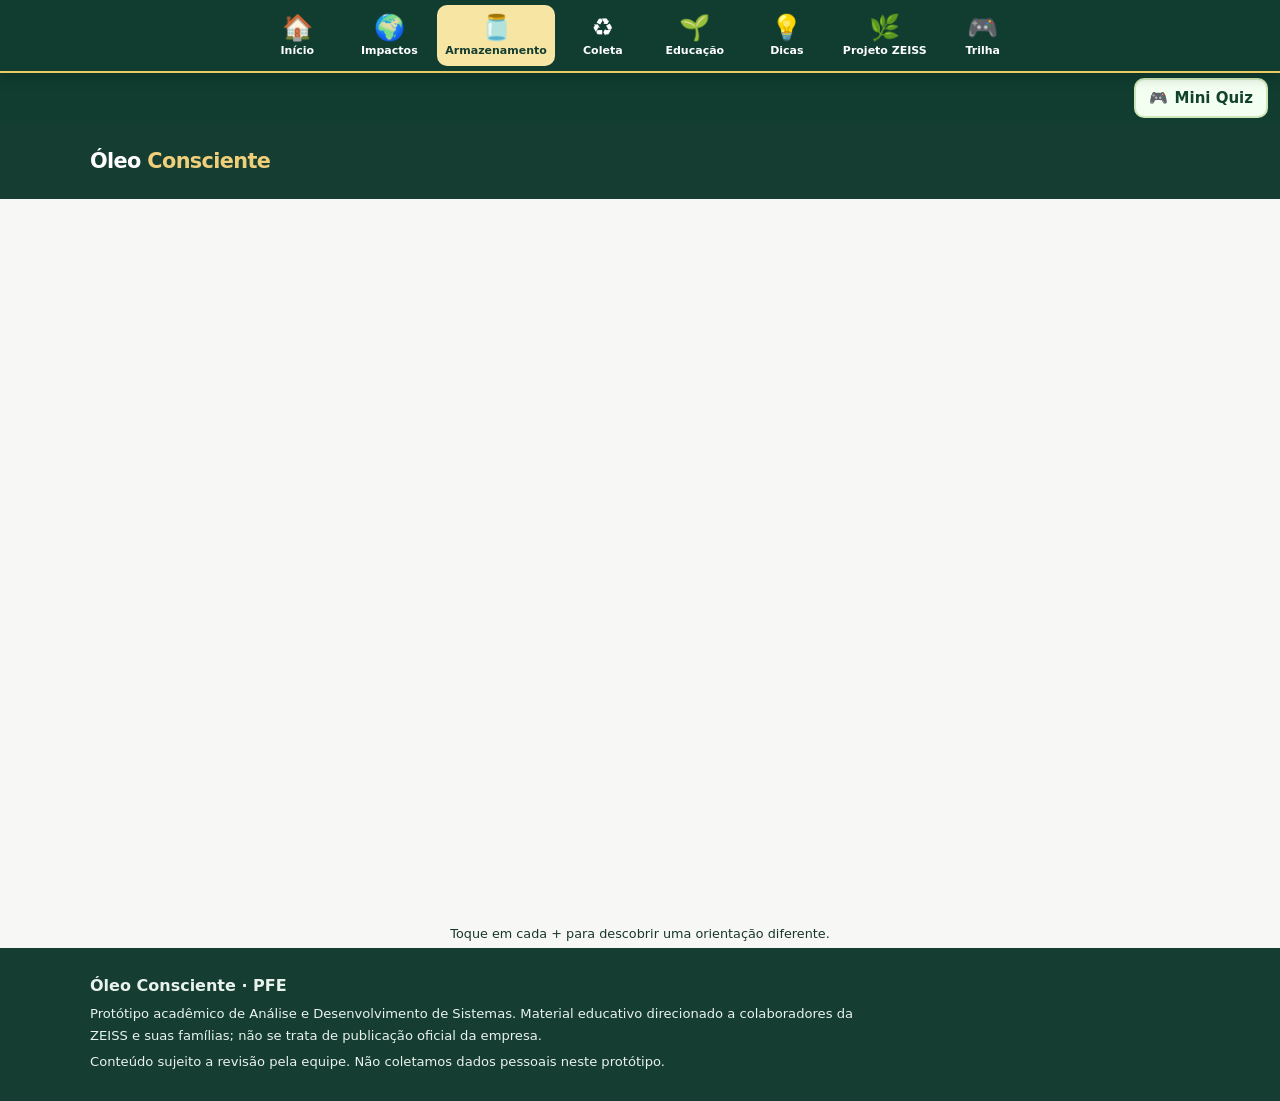
==== commit 063fb72a: "Remove visual de quadrinhos das explicações e amplia fotos em armazenamento" ====
--- a/armazenamento.html
+++ b/armazenamento.html
@@ -50,7 +50,7 @@
 .oc-barra a:focus-visible{outline:2px solid #ffe37c;outline-offset:-2px}
 .oc-barra a[aria-current="page"]{background:#f7e5a4;color:#133d30}
 @media(max-width:850px){.oc-barra nav{justify-content:flex-start;padding:5px 6px;gap:2px}.oc-barra a{min-width:78px;font-size:10px;padding:5px 5px}.oc-barra a .oc-icone{font-size:23px}}
-</style><style id="oc-conteudo-ampliado-v1">.oc-conteudo-ampliado{margin:15px 0 20px;padding:14px 15px;background:#eef7ee;border-left:4px solid #29815a;border-radius:10px;color:#173d30}.oc-conteudo-ampliado h3{font-size:1.03rem;line-height:1.35;margin:12px 0 5px;color:#17543a}.oc-conteudo-ampliado h3:first-child{margin-top:0}.oc-conteudo-ampliado p{line-height:1.6;margin:0 0 10px}.oc-conteudo-ampliado p:last-child{margin-bottom:0}</style><style id="oc-aprofundamento-academico-v2">.oc-aprofundamento-academico{background:#f5faf5;color:#173d30;border:1px solid #d5e8d9;border-radius:12px;padding:14px 16px;margin:14px 0;line-height:1.6}.oc-aprofundamento-academico h3{font-size:1.05rem;color:#13583d;margin:12px 0 6px}.oc-aprofundamento-academico h3:first-child{margin-top:0}.oc-aprofundamento-academico p{margin:7px 0 12px}.oc-aprofundamento-academico .oc-base-teorica{font-size:.92rem;border-top:1px solid #cce3d2;padding-top:10px}</style><style id="oc-figuras-explicativas-v1">.oc-figura-explicativa{margin:12px 0 16px;padding:8px;background:#fff;border:1px solid #dbe9df;border-radius:12px;text-align:center}.oc-figura-explicativa img{display:block;width:100%;max-height:230px;object-fit:contain;border-radius:8px}.oc-figura-explicativa figcaption{font-size:.82rem;color:#52665a;line-height:1.45;margin:7px 4px 2px}.coleta-cartao,.armazenamento-cartao{max-height:88dvh;overflow-y:auto;overscroll-behavior:contain}</style><style id="oc-dialogos-mobile-estilo-v1">dialog.armazenamento-dialogo{position:fixed!important;inset:0!important;margin:auto!important;padding:clamp(10px,3vw,18px)!important;border:0!important;max-width:100vw!important;max-height:100dvh!important;width:100%!important;height:100%!important;box-sizing:border-box!important;background:transparent!important;color:inherit!important;place-items:center!important;overflow:auto!important}dialog.armazenamento-dialogo:not([open]){display:none!important}dialog.armazenamento-dialogo[open]{display:grid!important}dialog.armazenamento-dialogo::backdrop{background:rgba(8,34,26,.88)}dialog.armazenamento-dialogo .armazenamento-cartao{width:min(94vw,500px)!important;max-height:85dvh!important;overflow-y:auto!important;overscroll-behavior:contain!important}dialog.armazenamento-dialogo .oc-fechar-form{margin:0;padding:0}dialog.armazenamento-dialogo .armazenamento-fechar,dialog.armazenamento-dialogo .armazenamento-voltar{cursor:pointer;font:inherit}dialog.armazenamento-dialogo .armazenamento-fechar:focus-visible,dialog.armazenamento-dialogo .armazenamento-voltar:focus-visible{outline:3px solid #f4bc38;outline-offset:3px}@media(max-width:480px){dialog.armazenamento-dialogo .armazenamento-cartao{width:94vw!important;max-height:86dvh!important}}</style><style id="oc-guia-pratico-css">.oc-guia-pratico{box-sizing:border-box;width:min(92%,920px);margin:24px auto 100px;padding:clamp(18px,3vw,30px);background:#f4faf5;color:#173d2d;border:1px solid #c8e0d0;border-radius:18px;line-height:1.65;overflow-wrap:anywhere}.oc-guia-pratico h2{color:#14583a;font-size:clamp(1.15rem,2.5vw,1.65rem);line-height:1.3;margin:0 0 14px}.oc-guia-pratico ol{margin:0;padding-left:1.5rem}.oc-guia-pratico li{padding:0 0 10px 4px}.oc-guia-pratico .oc-guia-nota{font-size:.9rem;color:#365a46;margin:8px 0 0}.oc-guia-pratico:target{outline:3px solid #b2d9bd;outline-offset:4px}@media(max-width:600px){.oc-guia-pratico{width:94%;margin:18px auto 100px;padding:18px}}</style><style id="oc-minijogo-css-v1">.oc-minijogo{box-sizing:border-box;width:min(92%,760px);margin:28px auto 100px;padding:clamp(18px,4vw,28px);border-radius:20px;background:#f1faf3;border:1px solid #c3ddca;color:#183b2b;line-height:1.5;overflow-wrap:anywhere}.oc-minijogo h2{font-size:clamp(1.2rem,3vw,1.65rem);margin:0 0 10px;color:#15563a}.oc-minijogo .oc-pergunta{font-weight:650;margin:12px 0}.oc-minijogo .oc-opcoes{display:grid;gap:10px}.oc-minijogo button{display:block;width:100%;box-sizing:border-box;text-align:left;padding:13px 15px;min-height:48px;border:2px solid #b7d5c1;border-radius:12px;background:white;color:#163e2b;font:inherit;cursor:pointer}.oc-minijogo button:hover{border-color:#257b4d}.oc-minijogo button:focus-visible{outline:3px solid #c38919;outline-offset:2px}.oc-minijogo button:disabled{cursor:default;opacity:.75}.oc-minijogo button[data-correta="true"]{border-color:#25804d;background:#e1f5e8;opacity:1}.oc-minijogo .oc-resultado{margin:14px 0 0;padding:12px 14px;border-radius:10px;background:#fff;border-left:4px solid #267f51}.oc-minijogo .oc-resultado[hidden]{display:none}.oc-minijogo .oc-reiniciar{margin-top:12px;width:auto;background:#175d3d;color:white;border-color:#175d3d}.oc-minijogo .oc-reiniciar[hidden]{display:none}@media(max-width:600px){.oc-minijogo{width:94%;margin:20px auto 100px;padding:16px}}</style><style id="oc-jogo-capa-v1">.oc-jogo-cabecalho{margin:0 0 14px}.oc-jogo-capa{display:block;width:min(100%,340px);height:auto;max-height:76px}.oc-jogo-titulo-acessivel{position:absolute!important;width:1px!important;height:1px!important;padding:0!important;margin:-1px!important;overflow:hidden!important;clip:rect(0,0,0,0)!important;white-space:nowrap!important;border:0!important}</style><style id="oc-quiz-unificado-v4">.oc-quiz-botao-faixa{position:relative!important;top:auto!important;display:flex;justify-content:flex-end;padding:5px 12px;background:#103d30;z-index:1000}.oc-quiz-botao-faixa button{display:inline-flex!important;align-items:center;justify-content:center;gap:7px;min-height:40px!important;padding:7px 13px!important;border:2px solid #cde7b8;border-radius:10px;background:#f3fff1;color:#12422c;font:800 15px/1.2 system-ui,sans-serif!important;cursor:pointer}.oc-quiz-botao-faixa button:focus-visible,.oc-quiz-fechar:focus-visible{outline:3px solid #ffcd44;outline-offset:2px}#oc-quiz-modal{box-sizing:border-box;position:fixed;inset:0;margin:auto;width:min(94vw,820px);max-height:92dvh;overflow:auto;border:0;border-radius:18px;padding:14px;background:#eaf8ed;color:#173d2b}#oc-quiz-modal:not([open]){display:none}#oc-quiz-modal::backdrop{background:#000b}#oc-quiz-modal .oc-quiz-fechar{display:block;margin:0 0 10px auto;padding:9px 14px;background:#175d3d;color:white;border:0;border-radius:10px;font:700 14px system-ui;cursor:pointer}#oc-quiz-modal .oc-minijogo{display:block!important;width:100%!important;margin:0!important;box-sizing:border-box!important}@media(max-width:600px){.oc-quiz-botao-faixa{padding:4px 8px}.oc-quiz-botao-faixa button{font-size:14px!important;min-height:40px!important}#oc-quiz-modal{padding:10px;max-height:95dvh}}</style><style id="armazenamento-fotos-web-v1">.armazenamento-foto-online{margin:12px 0 16px}.armazenamento-foto-online img{display:block!important;width:100%!important;max-height:245px!important;height:auto!important;object-fit:contain!important;border-radius:12px;background:#edf1ed}.armazenamento-foto-online figcaption{font-size:.8rem;line-height:1.4;color:#4b5b52;margin-top:7px}.armazenamento-foto-online a{color:#176547}dialog.armazenamento-dialogo[open]{display:grid!important;position:fixed!important;inset:0!important;width:100vw!important;max-width:none!important;height:100dvh!important;max-height:none!important;margin:0!important;padding:12px!important;border:0!important;background:#092c23dd!important;place-items:center!important;z-index:2147483647!important}dialog.armazenamento-dialogo[open] .armazenamento-cartao{display:block!important;max-height:88dvh!important;overflow:auto!important;background:#fff!important;color:#173b2f!important}dialog.armazenamento-dialogo::backdrop{background:#092c23dd!important}</style><style id="armazenamento-sem-animacao-v2">body:has(.armazenamento-novo) *,body:has(.armazenamento-novo) *::before,body:has(.armazenamento-novo) *::after{animation:none!important;transition:none!important;scroll-behavior:auto!important}dialog.armazenamento-dialogo[open]{display:grid!important;visibility:visible!important;opacity:1!important}dialog.armazenamento-dialogo[open] .armazenamento-foto-online{display:block!important;visibility:visible!important}dialog.armazenamento-dialogo[open] .armazenamento-foto-online img{display:block!important;width:100%!important;max-height:260px!important;object-fit:contain!important}</style><style id="armazenamento-informacoes-fortes-v3">.armazenamento-alerta{display:flex;align-items:flex-start;gap:12px;background:#fff0e7!important;border-left:5px solid #c44b25!important;border-radius:12px;padding:14px;margin:12px 0 18px;color:#542d1c!important}.armazenamento-alerta-emoji{font-size:2.1rem;line-height:1.1}.armazenamento-alerta strong{display:block;font-size:1.1rem}.armazenamento-alerta p{margin:6px 0 0;line-height:1.5}.armazenamento-explicacao-nova h3{font-size:1.05rem;margin:16px 0 5px;color:#164c39}.armazenamento-explicacao-nova p{margin:0 0 10px;line-height:1.65}.armazenamento-foto-online img{max-height:320px!important;object-fit:contain!important;background:#f1f4f2!important}</style><style id="armazenamento-fotos-resilientes">.armazenamento-foto-online{max-width:100%;overflow-wrap:anywhere}.armazenamento-foto-online img{display:block;width:100%;height:auto;max-height:320px;object-fit:contain}.armazenamento-erro-imagem{padding:14px;border:1px solid #c6d7cb;border-radius:10px;background:#f5f8f5;color:#244735;font-size:.9rem}.armazenamento-erro-imagem a{font-weight:700}</style><script defer>document.addEventListener('DOMContentLoaded',()=>{document.querySelectorAll('.armazenamento-foto-online img').forEach(img=>{const fail=()=>{const fig=img.closest('figure');if(!fig||fig.querySelector('.armazenamento-erro-imagem'))return;img.style.display='none';const a=fig.querySelector('figcaption a');const msg=document.createElement('p');msg.className='armazenamento-erro-imagem';msg.textContent='A fotografia não pôde ser carregada neste dispositivo. ';fig.insertBefore(msg,fig.querySelector('figcaption'))};img.addEventListener('error',fail);if(img.complete&&img.naturalWidth===0)fail()})});</script></head><body><div class="oc-barra"><nav aria-label="Navegação principal por ícones"><a href="index.html" title="Início"><span class="oc-icone" aria-hidden="true">🏠</span><span>Início</span></a><a href="impactos.html" title="Impactos"><span class="oc-icone" aria-hidden="true">🌍</span><span>Impactos</span></a><a href="armazenamento.html" aria-current="page" title="Armazenamento"><span class="oc-icone" aria-hidden="true">🫙</span><span>Armazenamento</span></a><a href="coleta.html" title="Coleta"><span class="oc-icone" aria-hidden="true">♻️</span><span>Coleta</span></a><a href="educacao.html" title="Educação"><span class="oc-icone" aria-hidden="true">🌱</span><span>Educação</span></a><a href="dicas.html" title="Dicas"><span class="oc-icone" aria-hidden="true">💡</span><span>Dicas</span></a><a href="projeto.html" title="Projeto ZEISS"><span class="oc-icone" aria-hidden="true">🌿</span><span>Projeto ZEISS</span></a><a href="trilha.html" title="Trilha"><span class="oc-icone" aria-hidden="true">🎮</span><span>Trilha</span></a></nav></div><a class="skip" href="#conteudo">Ir ao conteúdo</a><div class="oc-quiz-botao-faixa"><button type="button" id="oc-abrir-quiz" aria-haspopup="dialog" aria-controls="oc-quiz-modal" aria-label="Abrir Mini Quiz"><span aria-hidden="true">🎮</span><span>Mini Quiz</span></button></div><dialog id="oc-quiz-modal" aria-label="Mini Quiz"><form method="dialog"><button type="submit" class="oc-quiz-fechar">✕ Fechar</button></form><div id="oc-quiz-conteudo"><section class="oc-minijogo" id="oc-minijogo" aria-labelledby="oc-minijogo-titulo"><div class="oc-jogo-cabecalho"><svg class="oc-jogo-capa" viewBox="0 0 340 76" xmlns="http://www.w3.org/2000/svg" role="img" aria-label="Capa ilustrada do jogo Prepare a Garrafa"><rect x="1.5" y="1.5" width="337" height="73" rx="19" fill="#fff3d6" stroke="#23764a" stroke-width="3"/><circle cx="45" cy="38" r="29" fill="#fff" stroke="#b7ddc2" stroke-width="2"/><text x="45" y="49" text-anchor="middle" font-size="32">🫙</text><text x="88" y="44" font-size="20" font-weight="800" fill="#163e2b" font-family="Arial, sans-serif">Prepare a Garrafa</text><path d="M292 60q12-18 28-13" stroke="#48a16b" stroke-width="4" fill="none" stroke-linecap="round"/></svg><h2 id="oc-minijogo-titulo" class="oc-jogo-titulo-acessivel">Prepare a Garrafa</h2></div><p class="oc-jogo-instrucao">Três situações práticas. Escolha a melhor atitude e descubra por quê.</p><p class="oc-jogo-progresso" aria-live="polite"></p><p class="oc-pergunta"></p><div class="oc-opcoes" role="group" aria-label="Alternativas do desafio"></div><p class="oc-resultado" role="status" aria-live="polite" hidden></p><button class="oc-reiniciar" type="button" hidden>Próxima situação</button></section></div></dialog><header class="site-header"><div class="header-wrap"><a class="brand" href="index.html">Óleo <span>Consciente</span></a></div></header><main id="conteudo"><section class="subpage-hero"><div class="container"><p class="breadcrumbs"><a href="index.html">Início</a> <span aria-hidden="true">/</span> Armazenamento correto</p><p class="eyebrow">Eixo 02 · Orientação prática</p><h1>Como armazenar o óleo usado com segurança</h1><p class="lead">O armazenamento correto é o primeiro passo para que o óleo possa ser encaminhado à coleta sem causar sujeira, vazamentos ou acidentes.</p></div></section><div class="container"><section class="pfe-atividade" id="decisao-armazenamento" data-pfe-atividade aria-labelledby="decisao-armazenamento-titulo">
+</style><style id="oc-conteudo-ampliado-v1">.oc-conteudo-ampliado{margin:15px 0 20px;padding:14px 15px;background:#eef7ee;border-left:4px solid #29815a;border-radius:10px;color:#173d30}.oc-conteudo-ampliado h3{font-size:1.03rem;line-height:1.35;margin:12px 0 5px;color:#17543a}.oc-conteudo-ampliado h3:first-child{margin-top:0}.oc-conteudo-ampliado p{line-height:1.6;margin:0 0 10px}.oc-conteudo-ampliado p:last-child{margin-bottom:0}</style><style id="oc-aprofundamento-academico-v2">.oc-aprofundamento-academico{background:#f5faf5;color:#173d30;border:1px solid #d5e8d9;border-radius:12px;padding:14px 16px;margin:14px 0;line-height:1.6}.oc-aprofundamento-academico h3{font-size:1.05rem;color:#13583d;margin:12px 0 6px}.oc-aprofundamento-academico h3:first-child{margin-top:0}.oc-aprofundamento-academico p{margin:7px 0 12px}.oc-aprofundamento-academico .oc-base-teorica{font-size:.92rem;border-top:1px solid #cce3d2;padding-top:10px}</style><style id="oc-figuras-explicativas-v1">.oc-figura-explicativa{margin:12px 0 16px;padding:8px;background:#fff;border:1px solid #dbe9df;border-radius:12px;text-align:center}.oc-figura-explicativa img{display:block;width:100%;max-height:230px;object-fit:contain;border-radius:8px}.oc-figura-explicativa figcaption{font-size:.82rem;color:#52665a;line-height:1.45;margin:7px 4px 2px}.coleta-cartao,.armazenamento-cartao{max-height:88dvh;overflow-y:auto;overscroll-behavior:contain}</style><style id="oc-dialogos-mobile-estilo-v1">dialog.armazenamento-dialogo{position:fixed!important;inset:0!important;margin:auto!important;padding:clamp(10px,3vw,18px)!important;border:0!important;max-width:100vw!important;max-height:100dvh!important;width:100%!important;height:100%!important;box-sizing:border-box!important;background:transparent!important;color:inherit!important;place-items:center!important;overflow:auto!important}dialog.armazenamento-dialogo:not([open]){display:none!important}dialog.armazenamento-dialogo[open]{display:grid!important}dialog.armazenamento-dialogo::backdrop{background:rgba(8,34,26,.88)}dialog.armazenamento-dialogo .armazenamento-cartao{width:min(94vw,500px)!important;max-height:85dvh!important;overflow-y:auto!important;overscroll-behavior:contain!important}dialog.armazenamento-dialogo .oc-fechar-form{margin:0;padding:0}dialog.armazenamento-dialogo .armazenamento-fechar,dialog.armazenamento-dialogo .armazenamento-voltar{cursor:pointer;font:inherit}dialog.armazenamento-dialogo .armazenamento-fechar:focus-visible,dialog.armazenamento-dialogo .armazenamento-voltar:focus-visible{outline:3px solid #f4bc38;outline-offset:3px}@media(max-width:480px){dialog.armazenamento-dialogo .armazenamento-cartao{width:94vw!important;max-height:86dvh!important}}</style><style id="oc-guia-pratico-css">.oc-guia-pratico{box-sizing:border-box;width:min(92%,920px);margin:24px auto 100px;padding:clamp(18px,3vw,30px);background:#f4faf5;color:#173d2d;border:1px solid #c8e0d0;border-radius:18px;line-height:1.65;overflow-wrap:anywhere}.oc-guia-pratico h2{color:#14583a;font-size:clamp(1.15rem,2.5vw,1.65rem);line-height:1.3;margin:0 0 14px}.oc-guia-pratico ol{margin:0;padding-left:1.5rem}.oc-guia-pratico li{padding:0 0 10px 4px}.oc-guia-pratico .oc-guia-nota{font-size:.9rem;color:#365a46;margin:8px 0 0}.oc-guia-pratico:target{outline:3px solid #b2d9bd;outline-offset:4px}@media(max-width:600px){.oc-guia-pratico{width:94%;margin:18px auto 100px;padding:18px}}</style><style id="oc-minijogo-css-v1">.oc-minijogo{box-sizing:border-box;width:min(92%,760px);margin:28px auto 100px;padding:clamp(18px,4vw,28px);border-radius:20px;background:#f1faf3;border:1px solid #c3ddca;color:#183b2b;line-height:1.5;overflow-wrap:anywhere}.oc-minijogo h2{font-size:clamp(1.2rem,3vw,1.65rem);margin:0 0 10px;color:#15563a}.oc-minijogo .oc-pergunta{font-weight:650;margin:12px 0}.oc-minijogo .oc-opcoes{display:grid;gap:10px}.oc-minijogo button{display:block;width:100%;box-sizing:border-box;text-align:left;padding:13px 15px;min-height:48px;border:2px solid #b7d5c1;border-radius:12px;background:white;color:#163e2b;font:inherit;cursor:pointer}.oc-minijogo button:hover{border-color:#257b4d}.oc-minijogo button:focus-visible{outline:3px solid #c38919;outline-offset:2px}.oc-minijogo button:disabled{cursor:default;opacity:.75}.oc-minijogo button[data-correta="true"]{border-color:#25804d;background:#e1f5e8;opacity:1}.oc-minijogo .oc-resultado{margin:14px 0 0;padding:12px 14px;border-radius:10px;background:#fff;border-left:4px solid #267f51}.oc-minijogo .oc-resultado[hidden]{display:none}.oc-minijogo .oc-reiniciar{margin-top:12px;width:auto;background:#175d3d;color:white;border-color:#175d3d}.oc-minijogo .oc-reiniciar[hidden]{display:none}@media(max-width:600px){.oc-minijogo{width:94%;margin:20px auto 100px;padding:16px}}</style><style id="oc-jogo-capa-v1">.oc-jogo-cabecalho{margin:0 0 14px}.oc-jogo-capa{display:block;width:min(100%,340px);height:auto;max-height:76px}.oc-jogo-titulo-acessivel{position:absolute!important;width:1px!important;height:1px!important;padding:0!important;margin:-1px!important;overflow:hidden!important;clip:rect(0,0,0,0)!important;white-space:nowrap!important;border:0!important}</style><style id="oc-quiz-unificado-v4">.oc-quiz-botao-faixa{position:relative!important;top:auto!important;display:flex;justify-content:flex-end;padding:5px 12px;background:#103d30;z-index:1000}.oc-quiz-botao-faixa button{display:inline-flex!important;align-items:center;justify-content:center;gap:7px;min-height:40px!important;padding:7px 13px!important;border:2px solid #cde7b8;border-radius:10px;background:#f3fff1;color:#12422c;font:800 15px/1.2 system-ui,sans-serif!important;cursor:pointer}.oc-quiz-botao-faixa button:focus-visible,.oc-quiz-fechar:focus-visible{outline:3px solid #ffcd44;outline-offset:2px}#oc-quiz-modal{box-sizing:border-box;position:fixed;inset:0;margin:auto;width:min(94vw,820px);max-height:92dvh;overflow:auto;border:0;border-radius:18px;padding:14px;background:#eaf8ed;color:#173d2b}#oc-quiz-modal:not([open]){display:none}#oc-quiz-modal::backdrop{background:#000b}#oc-quiz-modal .oc-quiz-fechar{display:block;margin:0 0 10px auto;padding:9px 14px;background:#175d3d;color:white;border:0;border-radius:10px;font:700 14px system-ui;cursor:pointer}#oc-quiz-modal .oc-minijogo{display:block!important;width:100%!important;margin:0!important;box-sizing:border-box!important}@media(max-width:600px){.oc-quiz-botao-faixa{padding:4px 8px}.oc-quiz-botao-faixa button{font-size:14px!important;min-height:40px!important}#oc-quiz-modal{padding:10px;max-height:95dvh}}</style><style id="armazenamento-fotos-web-v1">.armazenamento-foto-online{margin:12px 0 16px}.armazenamento-foto-online img{display:block!important;width:100%!important;max-height:245px!important;height:auto!important;object-fit:contain!important;border-radius:12px;background:#edf1ed}.armazenamento-foto-online figcaption{font-size:.8rem;line-height:1.4;color:#4b5b52;margin-top:7px}.armazenamento-foto-online a{color:#176547}dialog.armazenamento-dialogo[open]{display:grid!important;position:fixed!important;inset:0!important;width:100vw!important;max-width:none!important;height:100dvh!important;max-height:none!important;margin:0!important;padding:12px!important;border:0!important;background:#092c23dd!important;place-items:center!important;z-index:2147483647!important}dialog.armazenamento-dialogo[open] .armazenamento-cartao{display:block!important;max-height:88dvh!important;overflow:auto!important;background:#fff!important;color:#173b2f!important}dialog.armazenamento-dialogo::backdrop{background:#092c23dd!important}</style><style id="armazenamento-sem-animacao-v2">body:has(.armazenamento-novo) *,body:has(.armazenamento-novo) *::before,body:has(.armazenamento-novo) *::after{animation:none!important;transition:none!important;scroll-behavior:auto!important}dialog.armazenamento-dialogo[open]{display:grid!important;visibility:visible!important;opacity:1!important}dialog.armazenamento-dialogo[open] .armazenamento-foto-online{display:block!important;visibility:visible!important}dialog.armazenamento-dialogo[open] .armazenamento-foto-online img{display:block!important;width:100%!important;max-height:260px!important;object-fit:contain!important}</style><style id="armazenamento-informacoes-fortes-v3">.armazenamento-alerta{display:flex;align-items:flex-start;gap:12px;background:#fff0e7!important;border-left:5px solid #c44b25!important;border-radius:12px;padding:14px;margin:12px 0 18px;color:#542d1c!important}.armazenamento-alerta-emoji{font-size:2.1rem;line-height:1.1}.armazenamento-alerta strong{display:block;font-size:1.1rem}.armazenamento-alerta p{margin:6px 0 0;line-height:1.5}.armazenamento-explicacao-nova h3{font-size:1.05rem;margin:16px 0 5px;color:#164c39}.armazenamento-explicacao-nova p{margin:0 0 10px;line-height:1.65}.armazenamento-foto-online img{max-height:320px!important;object-fit:contain!important;background:#f1f4f2!important}</style><style id="armazenamento-fotos-resilientes">.armazenamento-foto-online{max-width:100%;overflow-wrap:anywhere}.armazenamento-foto-online img{display:block;width:100%;height:auto;max-height:320px;object-fit:contain}.armazenamento-erro-imagem{padding:14px;border:1px solid #c6d7cb;border-radius:10px;background:#f5f8f5;color:#244735;font-size:.9rem}.armazenamento-erro-imagem a{font-weight:700}</style><script defer>document.addEventListener('DOMContentLoaded',()=>{document.querySelectorAll('.armazenamento-foto-online img').forEach(img=>{const fail=()=>{const fig=img.closest('figure');if(!fig||fig.querySelector('.armazenamento-erro-imagem'))return;img.style.display='none';const a=fig.querySelector('figcaption a');const msg=document.createElement('p');msg.className='armazenamento-erro-imagem';msg.textContent='A fotografia não pôde ser carregada neste dispositivo. ';fig.insertBefore(msg,fig.querySelector('figcaption'))};img.addEventListener('error',fail);if(img.complete&&img.naturalWidth===0)fail()})});</script><style id="armazenamento-sem-quadrinhos-final">dialog.armazenamento-dialogo[open] .armazenamento-cartao{background:#fff!important;border:0!important;box-shadow:none!important;border-radius:0!important;padding:18px 16px!important;width:min(100%,650px)!important;max-height:94dvh!important}dialog.armazenamento-dialogo .armazenamento-resumo{background:transparent!important;border:0!important;box-shadow:none!important;padding:0!important;margin:10px 0 16px!important}dialog.armazenamento-dialogo .armazenamento-explicacao-nova,dialog.armazenamento-dialogo .armazenamento-explicacao-nova section,dialog.armazenamento-dialogo .armazenamento-explicacao-nova div{background:transparent!important;border:0!important;box-shadow:none!important;padding:0!important}dialog.armazenamento-dialogo .armazenamento-foto-online{background:transparent!important;border:0!important;box-shadow:none!important;padding:0!important}dialog.armazenamento-dialogo .armazenamento-foto-online img{max-height:42dvh!important;object-fit:contain!important;background:transparent!important}dialog.armazenamento-dialogo .armazenamento-etapa{background:transparent!important;border:0!important;padding:0!important}@media(max-width:600px){dialog.armazenamento-dialogo[open]{padding:0!important}dialog.armazenamento-dialogo[open] .armazenamento-cartao{width:100%!important;max-height:100dvh!important;min-height:100dvh!important;padding:18px 15px!important}}</style></head><body><div class="oc-barra"><nav aria-label="Navegação principal por ícones"><a href="index.html" title="Início"><span class="oc-icone" aria-hidden="true">🏠</span><span>Início</span></a><a href="impactos.html" title="Impactos"><span class="oc-icone" aria-hidden="true">🌍</span><span>Impactos</span></a><a href="armazenamento.html" aria-current="page" title="Armazenamento"><span class="oc-icone" aria-hidden="true">🫙</span><span>Armazenamento</span></a><a href="coleta.html" title="Coleta"><span class="oc-icone" aria-hidden="true">♻️</span><span>Coleta</span></a><a href="educacao.html" title="Educação"><span class="oc-icone" aria-hidden="true">🌱</span><span>Educação</span></a><a href="dicas.html" title="Dicas"><span class="oc-icone" aria-hidden="true">💡</span><span>Dicas</span></a><a href="projeto.html" title="Projeto ZEISS"><span class="oc-icone" aria-hidden="true">🌿</span><span>Projeto ZEISS</span></a><a href="trilha.html" title="Trilha"><span class="oc-icone" aria-hidden="true">🎮</span><span>Trilha</span></a></nav></div><a class="skip" href="#conteudo">Ir ao conteúdo</a><div class="oc-quiz-botao-faixa"><button type="button" id="oc-abrir-quiz" aria-haspopup="dialog" aria-controls="oc-quiz-modal" aria-label="Abrir Mini Quiz"><span aria-hidden="true">🎮</span><span>Mini Quiz</span></button></div><dialog id="oc-quiz-modal" aria-label="Mini Quiz"><form method="dialog"><button type="submit" class="oc-quiz-fechar">✕ Fechar</button></form><div id="oc-quiz-conteudo"><section class="oc-minijogo" id="oc-minijogo" aria-labelledby="oc-minijogo-titulo"><div class="oc-jogo-cabecalho"><svg class="oc-jogo-capa" viewBox="0 0 340 76" xmlns="http://www.w3.org/2000/svg" role="img" aria-label="Capa ilustrada do jogo Prepare a Garrafa"><rect x="1.5" y="1.5" width="337" height="73" rx="19" fill="#fff3d6" stroke="#23764a" stroke-width="3"/><circle cx="45" cy="38" r="29" fill="#fff" stroke="#b7ddc2" stroke-width="2"/><text x="45" y="49" text-anchor="middle" font-size="32">🫙</text><text x="88" y="44" font-size="20" font-weight="800" fill="#163e2b" font-family="Arial, sans-serif">Prepare a Garrafa</text><path d="M292 60q12-18 28-13" stroke="#48a16b" stroke-width="4" fill="none" stroke-linecap="round"/></svg><h2 id="oc-minijogo-titulo" class="oc-jogo-titulo-acessivel">Prepare a Garrafa</h2></div><p class="oc-jogo-instrucao">Três situações práticas. Escolha a melhor atitude e descubra por quê.</p><p class="oc-jogo-progresso" aria-live="polite"></p><p class="oc-pergunta"></p><div class="oc-opcoes" role="group" aria-label="Alternativas do desafio"></div><p class="oc-resultado" role="status" aria-live="polite" hidden></p><button class="oc-reiniciar" type="button" hidden>Próxima situação</button></section></div></dialog><header class="site-header"><div class="header-wrap"><a class="brand" href="index.html">Óleo <span>Consciente</span></a></div></header><main id="conteudo"><section class="subpage-hero"><div class="container"><p class="breadcrumbs"><a href="index.html">Início</a> <span aria-hidden="true">/</span> Armazenamento correto</p><p class="eyebrow">Eixo 02 · Orientação prática</p><h1>Como armazenar o óleo usado com segurança</h1><p class="lead">O armazenamento correto é o primeiro passo para que o óleo possa ser encaminhado à coleta sem causar sujeira, vazamentos ou acidentes.</p></div></section><div class="container"><section class="pfe-atividade" id="decisao-armazenamento" data-pfe-atividade aria-labelledby="decisao-armazenamento-titulo">
 <span class="pfe-atividade__etiqueta">Jogo educativo · Armazenamento seguro</span>
 <h2 id="decisao-armazenamento-titulo">Qual é o primeiro cuidado antes de guardar o óleo?</h2><p>Considere uma situação doméstica: acabou de utilizar óleo na cozinha. Como começar o armazenamento?</p>
 <div class="pfe-opcoes" role="group" aria-label="Escolha uma atitude">
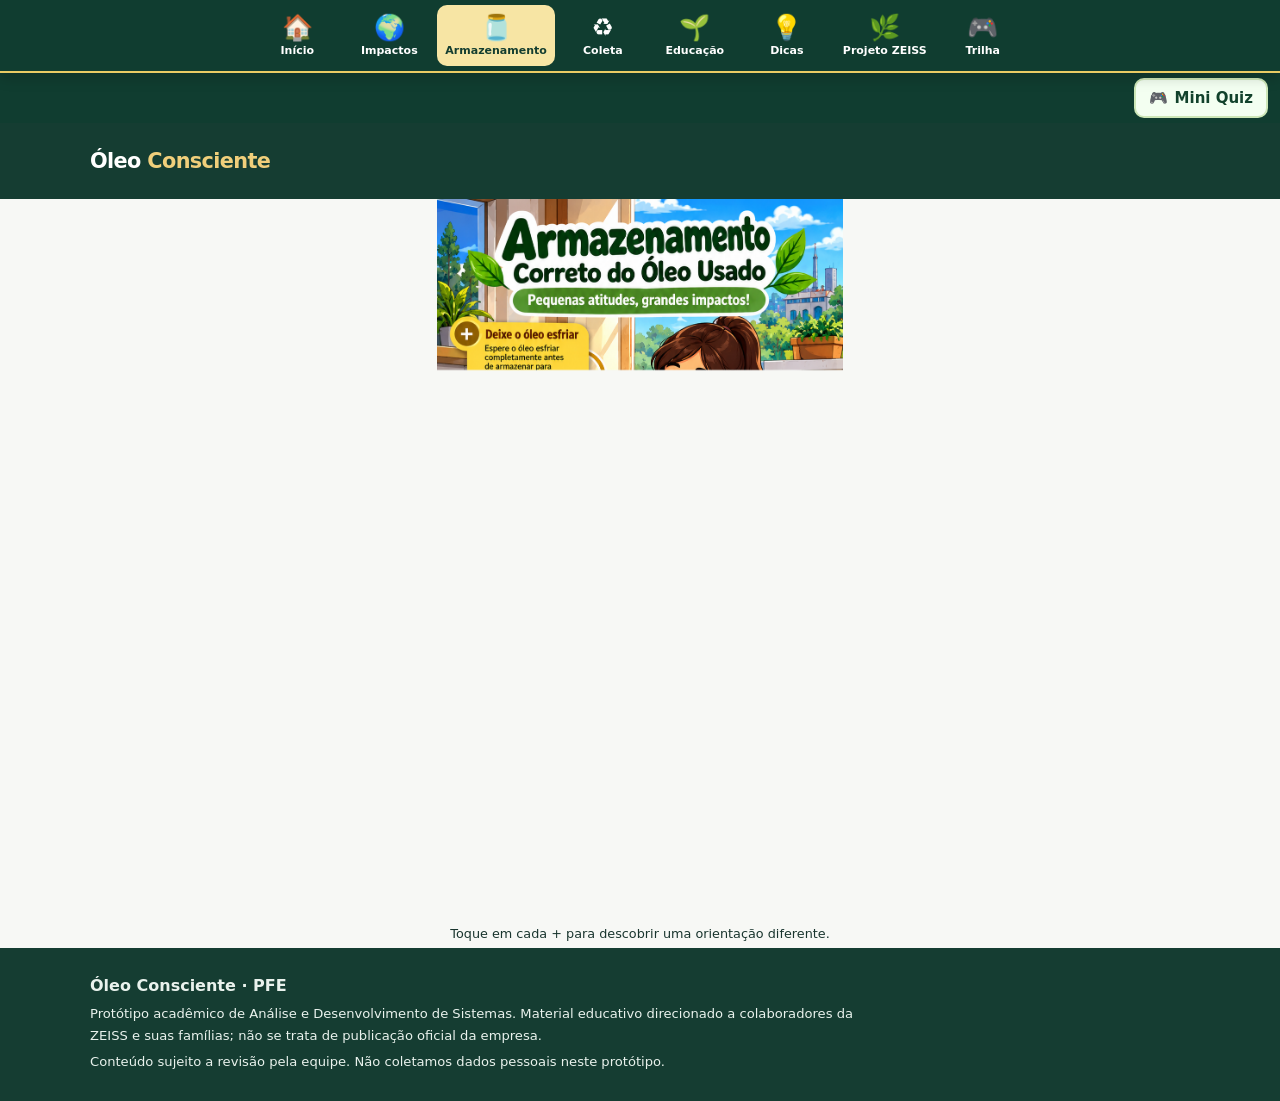
==== commit de959453: "Troca fotos genéricas por fotografias de funil de cozinha e reciclagem de óleo com créditos" ====
--- a/armazenamento.html
+++ b/armazenamento.html
@@ -73,4 +73,4 @@
 </div>
 <p class="pfe-retorno" data-pfe-ordem-retorno role="status" aria-live="polite">Escolha a primeira etapa para começar.</p>
 <button type="button" class="pfe-escolha pfe-reiniciar" data-pfe-ordem-reiniciar>↻ Reiniciar jogo</button>
-</section><section class="sources"><h2>Fontes para aprofundar</h2><p>Material acadêmico em revisão, fundamentado em diretrizes de educação ambiental e gestão de resíduos.</p><ul><li><a href="https://www.planalto.gov.br/ccivil_03/leis/l9795.htm" target="_blank" rel="noopener noreferrer">Política Nacional de Educação Ambiental — Lei nº 9.795/1999</a></li><li><a href="https://www.planalto.gov.br/ccivil_03/_ato2007-2010/2010/lei/l12305.htm" target="_blank" rel="noopener noreferrer">Política Nacional de Resíduos Sólidos — Lei nº 12.305/2010</a></li><li><a href="https://brasil.un.org/pt-br/sdgs/12" target="_blank" rel="noopener noreferrer">ODS 12 — ONU</a></li></ul></section></div></main><footer class="site-footer"><div class="footer-inner"><strong>Óleo Consciente · PFE</strong><p>Protótipo acadêmico de Análise e Desenvolvimento de Sistemas. Material educativo direcionado a colaboradores da ZEISS e suas famílias; não se trata de publicação oficial da empresa.</p><p>Conteúdo sujeito a revisão pela equipe. Não coletamos dados pessoais neste protótipo.</p></div></footer><dialog class="armazenamento-dialogo" id="armazenamento-detalhe-1" aria-labelledby="armazenamento-titulo-1"><div class="armazenamento-cartao"><form method="dialog" class="oc-fechar-form"><button class="armazenamento-fechar" type="submit" aria-label="Fechar explicação">✕</button></form><p class="armazenamento-etapa">Armazenamento correto · 1 de 7</p><h2 id="armazenamento-titulo-1">Deixe o óleo esfriar</h2><p class="armazenamento-resumo"><strong>Risco de queimadura:</strong> Colocar óleo quente em plástico pode deformar a embalagem, provocar vazamentos e causar queimaduras durante a transferência.</p><figure class="armazenamento-foto-online"><img src="https://commons.wikimedia.org/wiki/Special:FilePath/Cooking%20oil.jpg?width=720" alt="Óleo de cozinha em garrafa" loading="eager" decoding="async"><figcaption>Corn cheese / Wikimedia Commons · fotografia ilustrativa. <a href="https://commons.wikimedia.org/wiki/File:Cooking%20oil.jpg" target="_blank" rel="noopener noreferrer">Fonte e licença</a>.</figcaption></figure><section class="armazenamento-explicacao-nova"><h3>O que acontece?</h3><p>Óleo recém-utilizado pode permanecer quente por bastante tempo, mesmo quando já não está no fogo.</p><h3>Como fazer corretamente?</h3><p>Desligue o fogo, deixe o óleo esfriar naturalmente em recipiente resistente ao calor e só então transfira. Nunca adicione água ao óleo quente.</p><h3>Como conferir se está seguro?</h3><p>O recipiente fica seguro para manusear sem calor perceptível.</p></section><form method="dialog" class="oc-voltar-form"><button class="armazenamento-voltar" type="submit">Voltar à imagem</button></form></div></dialog><dialog class="armazenamento-dialogo" id="armazenamento-detalhe-2" aria-labelledby="armazenamento-titulo-2"><div class="armazenamento-cartao"><form method="dialog" class="oc-fechar-form"><button class="armazenamento-fechar" type="submit" aria-label="Fechar explicação">✕</button></form><p class="armazenamento-etapa">Armazenamento correto · 2 de 7</p><h2 id="armazenamento-titulo-2">Use um funil</h2><p class="armazenamento-resumo"><strong>Risco de derramamento:</strong> O óleo deixa superfícies escorregadias e pode alcançar ralos antes de ser recolhido.</p><figure class="armazenamento-foto-online"><img src="https://commons.wikimedia.org/wiki/Special:FilePath/Funil%20-%20Museu%20de%20Alc%C3%A2ntara%20(MCHA.1242)%20-%202023-04-24%2008.43.54.jpg?width=720" alt="Funil do acervo do Museu de Alcântara, Maranhão" loading="eager" decoding="async"><figcaption>Museu de Alcântara / Wikimedia Commons · Brasil. <a href="https://commons.wikimedia.org/wiki/File:Funil%20-%20Museu%20de%20Alc%C3%A2ntara%20(MCHA.1242)%20-%202023-04-24%2008.43.54.jpg" target="_blank" rel="noopener noreferrer">Fonte e licença</a>.</figcaption></figure><section class="armazenamento-explicacao-nova"><h3>O que acontece?</h3><p>Uma transferência sem apoio pode espalhar óleo sobre a bancada e o piso.</p><h3>Como fazer corretamente?</h3><p>Use funil limpo e seco, mantenha a garrafa apoiada numa superfície estável e transfira lentamente, sem encher até a boca.</p><h3>Como conferir se está seguro?</h3><p>Não há óleo escorrendo por fora da garrafa ou sobre a superfície.</p></section><form method="dialog" class="oc-voltar-form"><button class="armazenamento-voltar" type="submit">Voltar à imagem</button></form></div></dialog><dialog class="armazenamento-dialogo" id="armazenamento-detalhe-3" aria-labelledby="armazenamento-titulo-3"><div class="armazenamento-cartao"><form method="dialog" class="oc-fechar-form"><button class="armazenamento-fechar" type="submit" aria-label="Fechar explicação">✕</button></form><p class="armazenamento-etapa">Armazenamento correto · 3 de 7</p><h2 id="armazenamento-titulo-3">Utilize garrafas PET com tampa</h2><p class="armazenamento-resumo"><strong>Risco de vazamento:</strong> Uma garrafa que vaza suja pisos, bolsas e veículos; o resíduo pode chegar à drenagem ou ao solo.</p><figure class="armazenamento-foto-online"><img src="https://commons.wikimedia.org/wiki/Special:FilePath/GARRAFAS%20PET.jpg?width=720" alt="Garrafas PET fotografadas no Brasil, exemplo de recipientes reutilizáveis após limpeza e secagem" loading="lazy" decoding="async"><figcaption>Carvalho.m.c. / Wikimedia Commons · Brasil, 2020. Garrafas PET como exemplo de embalagem; a foto não mostra óleo armazenado. <a href="https://commons.wikimedia.org/wiki/File:GARRAFAS%20PET.jpg" target="_blank" rel="noopener noreferrer">Fonte e licença</a>.</figcaption></figure><section class="armazenamento-explicacao-nova"><h3>O que acontece?</h3><p>Embalagens frágeis, sujas, rachadas ou sem tampa adequada podem falhar durante o armazenamento e o transporte.</p><h3>Como fazer corretamente?</h3><p>Escolha uma garrafa PET limpa, seca, íntegra e com tampa rosqueável que feche bem. Evite vidro, que pode quebrar.</p><h3>Como conferir se está seguro?</h3><p>A tampa fecha firmemente e a embalagem permanece seca por fora.</p></section><form method="dialog" class="oc-voltar-form"><button class="armazenamento-voltar" type="submit">Voltar à imagem</button></form></div></dialog><dialog class="armazenamento-dialogo" id="armazenamento-detalhe-4" aria-labelledby="armazenamento-titulo-4"><div class="armazenamento-cartao"><form method="dialog" class="oc-fechar-form"><button class="armazenamento-fechar" type="submit" aria-label="Fechar explicação">✕</button></form><p class="armazenamento-etapa">Armazenamento correto · 4 de 7</p><h2 id="armazenamento-titulo-4">Mantenha em local seguro</h2><p class="armazenamento-resumo"><strong>Risco de acidente doméstico:</strong> O armazenamento inadequado aumenta a chance de quedas, derramamentos e contato acidental por crianças e animais.</p><figure class="armazenamento-foto-online"><img src="https://commons.wikimedia.org/wiki/Special:FilePath/CanolaOil%20bottle.jpg?width=720" alt="Garrafa de óleo com tampa" loading="eager" decoding="async"><figcaption>Whitebox / Wikimedia Commons · fotografia ilustrativa. <a href="https://commons.wikimedia.org/wiki/File:CanolaOil%20bottle.jpg" target="_blank" rel="noopener noreferrer">Fonte e licença</a>.</figcaption></figure><section class="armazenamento-explicacao-nova"><h3>O que acontece?</h3><p>Uma garrafa com óleo usado pode ser confundida com bebida ou alimento, principalmente quando fica em local acessível.</p><h3>Como fazer corretamente?</h3><p>Escreva ÓLEO DE COZINHA USADO em letras grandes e guarde a garrafa em pé, longe do fogão, do sol e do alcance de crianças.</p><h3>Como conferir se está seguro?</h3><p>O conteúdo está identificado e a garrafa não pode tombar facilmente.</p></section><form method="dialog" class="oc-voltar-form"><button class="armazenamento-voltar" type="submit">Voltar à imagem</button></form></div></dialog><dialog class="armazenamento-dialogo" id="armazenamento-detalhe-5" aria-labelledby="armazenamento-titulo-5"><div class="armazenamento-cartao"><form method="dialog" class="oc-fechar-form"><button class="armazenamento-fechar" type="submit" aria-label="Fechar explicação">✕</button></form><p class="armazenamento-etapa">Armazenamento correto · 5 de 7</p><h2 id="armazenamento-titulo-5">Não misture com outros resíduos</h2><p class="armazenamento-resumo"><strong>Risco de contaminar o material:</strong> Misturas podem dificultar ou inviabilizar a reciclagem e oferecer riscos a quem faz a coleta.</p><figure class="armazenamento-foto-online"><img src="https://commons.wikimedia.org/wiki/Special:FilePath/Reciclaje%20de%20aceite%20domestico%2001.jpg?width=720" alt="Registro de atividade de reciclagem de óleo doméstico; imagem ilustrativa, sem comprovar contaminação por mistura de resíduos." loading="lazy" decoding="async"><figcaption>Artigas Pessio / Intendência de Montevidéu, Uruguai · Registro de atividade de reciclagem de óleo doméstico; imagem ilustrativa, sem comprovar contaminação por mistura de resíduos. <a href="https://commons.wikimedia.org/wiki/File:Reciclaje%20de%20aceite%20domestico%2001.jpg" target="_blank" rel="noopener noreferrer">Fonte e licença</a>.</figcaption></figure><section class="armazenamento-explicacao-nova"><h3>O que acontece?</h3><p>Misturar óleo com detergente, água, solventes, tinta ou outros resíduos muda as características do material recebido.</p><h3>Como fazer corretamente?</h3><p>Reserve um recipiente apenas para óleo de cozinha usado. Restos de alimento podem ser retirados com peneira após o resfriamento.</p><h3>Como conferir se está seguro?</h3><p>O conteúdo tem apenas óleo de cozinha usado, sem produtos de limpeza ou outros líquidos.</p></section><form method="dialog" class="oc-voltar-form"><button class="armazenamento-voltar" type="submit">Voltar à imagem</button></form></div></dialog><dialog class="armazenamento-dialogo" id="armazenamento-detalhe-6" aria-labelledby="armazenamento-titulo-6"><div class="armazenamento-cartao"><form method="dialog" class="oc-fechar-form"><button class="armazenamento-fechar" type="submit" aria-label="Fechar explicação">✕</button></form><p class="armazenamento-etapa">Armazenamento correto · 6 de 7</p><h2 id="armazenamento-titulo-6">Identifique a garrafa</h2><p class="armazenamento-resumo"><strong>Risco de confusão na coleta:</strong> A falta de informação prejudica a triagem e pode levar ao manuseio incorreto.</p><figure class="armazenamento-foto-online"><img src="https://commons.wikimedia.org/wiki/Special:FilePath/Oil3.jpg?width=720" alt="Embalagens de óleos de tipos diferentes" loading="eager" decoding="async"><figcaption>Wikimedia Commons · ilustração da importância de identificar o conteúdo. <a href="https://commons.wikimedia.org/wiki/File:Oil3.jpg" target="_blank" rel="noopener noreferrer">Fonte e licença</a>.</figcaption></figure><section class="armazenamento-explicacao-nova"><h3>O que acontece?</h3><p>Sem identificação, quem recebe a embalagem pode não saber se há óleo, bebida, produto químico ou outra substância.</p><h3>Como fazer corretamente?</h3><p>Use etiqueta resistente com ÓLEO USADO; se possível, registre a data de início do armazenamento e mantenha a tampa limpa.</p><h3>Como conferir se está seguro?</h3><p>Qualquer pessoa consegue reconhecer o conteúdo sem abrir a embalagem.</p></section><form method="dialog" class="oc-voltar-form"><button class="armazenamento-voltar" type="submit">Voltar à imagem</button></form></div></dialog><dialog class="armazenamento-dialogo" id="armazenamento-detalhe-7" aria-labelledby="armazenamento-titulo-7"><div class="armazenamento-cartao"><form method="dialog" class="oc-fechar-form"><button class="armazenamento-fechar" type="submit" aria-label="Fechar explicação">✕</button></form><p class="armazenamento-etapa">Armazenamento correto · 7 de 7</p><h2 id="armazenamento-titulo-7">Leve até um ponto de coleta</h2><p class="armazenamento-resumo"><strong>Risco de descarte incorreto:</strong> Despejar na pia ou no ralo pode contribuir para obstruções e problemas no esgoto. Descartar no solo ou na água também causa impactos ambientais.</p><figure class="armazenamento-foto-online"><img src="https://commons.wikimedia.org/wiki/Special:FilePath/Soap%20from%20repurposed%20cooking%20oil%20being%20sold%20on%20streetmarket%20in%20S%C3%A3o%20Paulo%2C%20Brazil%2C%2019-02-2026.jpg?width=720" alt="Feira em São Paulo com sabão produzido a partir de óleo reaproveitado e placa informando que recebe óleo de cozinha" loading="lazy" decoding="async"><figcaption>Jcornelius / Wikimedia Commons · São Paulo, 2026. Registro real de iniciativa de reaproveitamento e recebimento de óleo; não representa acidente ou contaminação. <a href="https://commons.wikimedia.org/wiki/File:Soap%20from%20repurposed%20cooking%20oil%20being%20sold%20on%20streetmarket%20in%20S%C3%A3o%20Paulo%2C%20Brazil%2C%2019-02-2026.jpg" target="_blank" rel="noopener noreferrer">Fonte e licença</a>.</figcaption></figure><section class="armazenamento-explicacao-nova"><h3>O que acontece?</h3><p>Guardar corretamente é só uma etapa: o óleo ainda precisa chegar a um coletor que realmente aceite esse resíduo.</p><h3>Como fazer corretamente?</h3><p>Procure ecoponto, campanha de coleta ou cooperativa que confirme receber óleo doméstico. Transporte a garrafa fechada e em pé.</p><h3>Como conferir se está seguro?</h3><p>Você confirmou endereço, horário e aceitação do óleo antes de sair.</p></section><form method="dialog" class="oc-voltar-form"><button class="armazenamento-voltar" type="submit">Voltar à imagem</button></form></div></dialog><script id="oc-dialogos-mobile-v1">(function(){const prefix="armazenamento-detalhe-";const links=[...document.querySelectorAll('a[href^="#'+prefix+'"]')];let opener=null;links.forEach(link=>link.addEventListener('click',function(e){const dialog=document.getElementById(this.getAttribute('href').slice(1));if(!dialog||typeof dialog.showModal!=='function')return;e.preventDefault();opener=this;if(!dialog.open)dialog.showModal();}));document.querySelectorAll('dialog[id^="'+prefix+'"]').forEach(dialog=>{dialog.addEventListener('close',()=>{if(opener&&document.contains(opener))opener.focus({preventScroll:true});});dialog.addEventListener('click',e=>{if(e.target===dialog)dialog.close();});});if(location.hash.startsWith('#'+prefix)){const dialog=document.getElementById(location.hash.slice(1));if(dialog&&!dialog.open&&typeof dialog.showModal==='function')dialog.showModal();}})();</script><script id="oc-minijogo-js-v1">(function(){const root=document.getElementById("oc-minijogo");if(!root)return;const data=[["Antes de transferir óleo usado, você deve...",["Esperar esfriar completamente","Colocar quente na garrafa PET","Misturar água"],0,"Óleo quente pode queimar e danificar recipientes."],["Qual embalagem é mais adequada?",["Copo sem tampa","Recipiente íntegro, seco e bem fechado","Saco plástico fino"],1,"Vedação e resistência reduzem vazamentos."],["Onde guardar até a coleta?",["Ao lado do fogão","Ao alcance de crianças","Em pé, longe de calor e de crianças"],2,"Armazenar em local seguro evita acidentes."]];let round=0,score=0;const question=root.querySelector(".oc-pergunta"),progress=root.querySelector(".oc-jogo-progresso"),options=root.querySelector(".oc-opcoes"),result=root.querySelector(".oc-resultado"),next=root.querySelector(".oc-reiniciar");function show(){const item=data[round];progress.textContent="Desafio "+(round+1)+" de "+data.length+" · Acertos: "+score;question.textContent=item[0];options.replaceChildren();item[1].forEach((label,i)=>{const b=document.createElement("button");b.type="button";b.textContent=label;b.addEventListener("click",()=>answer(i));options.appendChild(b)});result.hidden=true;result.textContent="";next.hidden=true;}function answer(i){const item=data[round],ok=i===item[2];if(ok)score++;[...options.children].forEach((b,j)=>{b.disabled=true;b.dataset.correta=String(j===item[2]);if(j===i&&!ok)b.setAttribute("aria-label",b.textContent+" — resposta incorreta")});result.hidden=false;result.textContent=(ok?"✅ Acertou! ":"💡 Boa tentativa! A resposta correta está destacada. ")+item[3];progress.textContent="Desafio "+(round+1)+" de "+data.length+" · Acertos: "+score;next.hidden=false;next.textContent=round===data.length-1?"Ver meu resultado":"Próxima situação";}next.addEventListener("click",()=>{if(round<data.length-1){round++;show();question.focus?.();}else{question.textContent="Você concluiu a missão!";progress.textContent="Resultado: "+score+" de "+data.length+" acertos";options.replaceChildren();result.hidden=false;result.textContent=score===data.length?"🏆 Excelente! Você acertou todas as situações.":"🌱 Mandou bem por participar! Revise as explicações e tente melhorar sua pontuação.";next.textContent="Jogar novamente";next.onclick=()=>{next.onclick=null;round=0;score=0;show()};}});show();})();</script><script id="oc-quiz-modal-unificado-v4">(function(){const trigger=document.getElementById("oc-abrir-quiz"),modal=document.getElementById("oc-quiz-modal");if(!trigger||!modal)return;trigger.addEventListener("click",()=>{if(!modal.open)modal.showModal()});modal.addEventListener("close",()=>trigger.focus({preventScroll:true}));modal.addEventListener("click",e=>{if(e.target===modal)modal.close()});})();</script></body></html>+</section><section class="sources"><h2>Fontes para aprofundar</h2><p>Material acadêmico em revisão, fundamentado em diretrizes de educação ambiental e gestão de resíduos.</p><ul><li><a href="https://www.planalto.gov.br/ccivil_03/leis/l9795.htm" target="_blank" rel="noopener noreferrer">Política Nacional de Educação Ambiental — Lei nº 9.795/1999</a></li><li><a href="https://www.planalto.gov.br/ccivil_03/_ato2007-2010/2010/lei/l12305.htm" target="_blank" rel="noopener noreferrer">Política Nacional de Resíduos Sólidos — Lei nº 12.305/2010</a></li><li><a href="https://brasil.un.org/pt-br/sdgs/12" target="_blank" rel="noopener noreferrer">ODS 12 — ONU</a></li></ul></section></div></main><footer class="site-footer"><div class="footer-inner"><strong>Óleo Consciente · PFE</strong><p>Protótipo acadêmico de Análise e Desenvolvimento de Sistemas. Material educativo direcionado a colaboradores da ZEISS e suas famílias; não se trata de publicação oficial da empresa.</p><p>Conteúdo sujeito a revisão pela equipe. Não coletamos dados pessoais neste protótipo.</p></div></footer><dialog class="armazenamento-dialogo" id="armazenamento-detalhe-1" aria-labelledby="armazenamento-titulo-1"><div class="armazenamento-cartao"><form method="dialog" class="oc-fechar-form"><button class="armazenamento-fechar" type="submit" aria-label="Fechar explicação">✕</button></form><p class="armazenamento-etapa">Armazenamento correto · 1 de 7</p><h2 id="armazenamento-titulo-1">Deixe o óleo esfriar</h2><p class="armazenamento-resumo"><strong>Risco de queimadura:</strong> Colocar óleo quente em plástico pode deformar a embalagem, provocar vazamentos e causar queimaduras durante a transferência.</p><figure class="armazenamento-foto-online"><img src="https://commons.wikimedia.org/wiki/Special:FilePath/Cooking%20oil.jpg?width=720" alt="Óleo de cozinha em garrafa" loading="eager" decoding="async"><figcaption>Corn cheese / Wikimedia Commons · fotografia ilustrativa. <a href="https://commons.wikimedia.org/wiki/File:Cooking%20oil.jpg" target="_blank" rel="noopener noreferrer">Fonte e licença</a>.</figcaption></figure><section class="armazenamento-explicacao-nova"><h3>O que acontece?</h3><p>Óleo recém-utilizado pode permanecer quente por bastante tempo, mesmo quando já não está no fogo.</p><h3>Como fazer corretamente?</h3><p>Desligue o fogo, deixe o óleo esfriar naturalmente em recipiente resistente ao calor e só então transfira. Nunca adicione água ao óleo quente.</p><h3>Como conferir se está seguro?</h3><p>O recipiente fica seguro para manusear sem calor perceptível.</p></section><form method="dialog" class="oc-voltar-form"><button class="armazenamento-voltar" type="submit">Voltar à imagem</button></form></div></dialog><dialog class="armazenamento-dialogo" id="armazenamento-detalhe-2" aria-labelledby="armazenamento-titulo-2"><div class="armazenamento-cartao"><form method="dialog" class="oc-fechar-form"><button class="armazenamento-fechar" type="submit" aria-label="Fechar explicação">✕</button></form><p class="armazenamento-etapa">Armazenamento correto · 2 de 7</p><h2 id="armazenamento-titulo-2">Use um funil</h2><p class="armazenamento-resumo"><strong>Risco de derramamento:</strong> O óleo deixa superfícies escorregadias e pode alcançar ralos antes de ser recolhido.</p><figure class="armazenamento-foto-online"><img src="https://commons.wikimedia.org/wiki/Special:FilePath/Kitchen%20Funnel.jpg?width=800" alt="Funil de cozinha usado para transferir líquidos a recipientes de boca estreita" loading="lazy" decoding="async"><figcaption>Donovan Govan / Wikimedia Commons · fotografia real ilustrativa. <a href="https://commons.wikimedia.org/wiki/File:Kitchen%20Funnel.jpg" target="_blank" rel="noopener noreferrer">Fonte e licença</a>.</figcaption></figure><section class="armazenamento-explicacao-nova"><h3>O que acontece?</h3><p>Uma transferência sem apoio pode espalhar óleo sobre a bancada e o piso.</p><h3>Como fazer corretamente?</h3><p>Use funil limpo e seco, mantenha a garrafa apoiada numa superfície estável e transfira lentamente, sem encher até a boca.</p><h3>Como conferir se está seguro?</h3><p>Não há óleo escorrendo por fora da garrafa ou sobre a superfície.</p></section><form method="dialog" class="oc-voltar-form"><button class="armazenamento-voltar" type="submit">Voltar à imagem</button></form></div></dialog><dialog class="armazenamento-dialogo" id="armazenamento-detalhe-3" aria-labelledby="armazenamento-titulo-3"><div class="armazenamento-cartao"><form method="dialog" class="oc-fechar-form"><button class="armazenamento-fechar" type="submit" aria-label="Fechar explicação">✕</button></form><p class="armazenamento-etapa">Armazenamento correto · 3 de 7</p><h2 id="armazenamento-titulo-3">Utilize garrafas PET com tampa</h2><p class="armazenamento-resumo"><strong>Risco de vazamento:</strong> Uma garrafa que vaza suja pisos, bolsas e veículos; o resíduo pode chegar à drenagem ou ao solo.</p><figure class="armazenamento-foto-online"><img src="https://commons.wikimedia.org/wiki/Special:FilePath/GARRAFAS%20PET.jpg?width=720" alt="Garrafas PET fotografadas no Brasil, exemplo de recipientes reutilizáveis após limpeza e secagem" loading="lazy" decoding="async"><figcaption>Carvalho.m.c. / Wikimedia Commons · Brasil, 2020. Garrafas PET como exemplo de embalagem; a foto não mostra óleo armazenado. <a href="https://commons.wikimedia.org/wiki/File:GARRAFAS%20PET.jpg" target="_blank" rel="noopener noreferrer">Fonte e licença</a>.</figcaption></figure><section class="armazenamento-explicacao-nova"><h3>O que acontece?</h3><p>Embalagens frágeis, sujas, rachadas ou sem tampa adequada podem falhar durante o armazenamento e o transporte.</p><h3>Como fazer corretamente?</h3><p>Escolha uma garrafa PET limpa, seca, íntegra e com tampa rosqueável que feche bem. Evite vidro, que pode quebrar.</p><h3>Como conferir se está seguro?</h3><p>A tampa fecha firmemente e a embalagem permanece seca por fora.</p></section><form method="dialog" class="oc-voltar-form"><button class="armazenamento-voltar" type="submit">Voltar à imagem</button></form></div></dialog><dialog class="armazenamento-dialogo" id="armazenamento-detalhe-4" aria-labelledby="armazenamento-titulo-4"><div class="armazenamento-cartao"><form method="dialog" class="oc-fechar-form"><button class="armazenamento-fechar" type="submit" aria-label="Fechar explicação">✕</button></form><p class="armazenamento-etapa">Armazenamento correto · 4 de 7</p><h2 id="armazenamento-titulo-4">Mantenha em local seguro</h2><p class="armazenamento-resumo"><strong>Risco de acidente doméstico:</strong> O armazenamento inadequado aumenta a chance de quedas, derramamentos e contato acidental por crianças e animais.</p><figure class="armazenamento-foto-online"><img src="https://commons.wikimedia.org/wiki/Special:FilePath/CanolaOil%20bottle.jpg?width=720" alt="Garrafa de óleo com tampa" loading="eager" decoding="async"><figcaption>Whitebox / Wikimedia Commons · fotografia ilustrativa. <a href="https://commons.wikimedia.org/wiki/File:CanolaOil%20bottle.jpg" target="_blank" rel="noopener noreferrer">Fonte e licença</a>.</figcaption></figure><section class="armazenamento-explicacao-nova"><h3>O que acontece?</h3><p>Uma garrafa com óleo usado pode ser confundida com bebida ou alimento, principalmente quando fica em local acessível.</p><h3>Como fazer corretamente?</h3><p>Escreva ÓLEO DE COZINHA USADO em letras grandes e guarde a garrafa em pé, longe do fogão, do sol e do alcance de crianças.</p><h3>Como conferir se está seguro?</h3><p>O conteúdo está identificado e a garrafa não pode tombar facilmente.</p></section><form method="dialog" class="oc-voltar-form"><button class="armazenamento-voltar" type="submit">Voltar à imagem</button></form></div></dialog><dialog class="armazenamento-dialogo" id="armazenamento-detalhe-5" aria-labelledby="armazenamento-titulo-5"><div class="armazenamento-cartao"><form method="dialog" class="oc-fechar-form"><button class="armazenamento-fechar" type="submit" aria-label="Fechar explicação">✕</button></form><p class="armazenamento-etapa">Armazenamento correto · 5 de 7</p><h2 id="armazenamento-titulo-5">Não misture com outros resíduos</h2><p class="armazenamento-resumo"><strong>Risco de contaminar o material:</strong> Misturas podem dificultar ou inviabilizar a reciclagem e oferecer riscos a quem faz a coleta.</p><figure class="armazenamento-foto-online"><img src="https://commons.wikimedia.org/wiki/Special:FilePath/Reciclaje%20de%20aceite%20domestico%2002.jpg?width=800" alt="Atividade real de reciclagem de óleo de cozinha usado; a foto não representa mistura de resíduos" loading="lazy" decoding="async"><figcaption>Intendência de Montevidéu / Wikimedia Commons · fotografia real ilustrativa. <a href="https://commons.wikimedia.org/wiki/File:Reciclaje%20de%20aceite%20domestico%2002.jpg" target="_blank" rel="noopener noreferrer">Fonte e licença</a>.</figcaption></figure><section class="armazenamento-explicacao-nova"><h3>O que acontece?</h3><p>Misturar óleo com detergente, água, solventes, tinta ou outros resíduos muda as características do material recebido.</p><h3>Como fazer corretamente?</h3><p>Reserve um recipiente apenas para óleo de cozinha usado. Restos de alimento podem ser retirados com peneira após o resfriamento.</p><h3>Como conferir se está seguro?</h3><p>O conteúdo tem apenas óleo de cozinha usado, sem produtos de limpeza ou outros líquidos.</p></section><form method="dialog" class="oc-voltar-form"><button class="armazenamento-voltar" type="submit">Voltar à imagem</button></form></div></dialog><dialog class="armazenamento-dialogo" id="armazenamento-detalhe-6" aria-labelledby="armazenamento-titulo-6"><div class="armazenamento-cartao"><form method="dialog" class="oc-fechar-form"><button class="armazenamento-fechar" type="submit" aria-label="Fechar explicação">✕</button></form><p class="armazenamento-etapa">Armazenamento correto · 6 de 7</p><h2 id="armazenamento-titulo-6">Identifique a garrafa</h2><p class="armazenamento-resumo"><strong>Risco de confusão na coleta:</strong> A falta de informação prejudica a triagem e pode levar ao manuseio incorreto.</p><figure class="armazenamento-foto-online"><img src="https://commons.wikimedia.org/wiki/Special:FilePath/Oil3.jpg?width=720" alt="Embalagens de óleos de tipos diferentes" loading="eager" decoding="async"><figcaption>Wikimedia Commons · ilustração da importância de identificar o conteúdo. <a href="https://commons.wikimedia.org/wiki/File:Oil3.jpg" target="_blank" rel="noopener noreferrer">Fonte e licença</a>.</figcaption></figure><section class="armazenamento-explicacao-nova"><h3>O que acontece?</h3><p>Sem identificação, quem recebe a embalagem pode não saber se há óleo, bebida, produto químico ou outra substância.</p><h3>Como fazer corretamente?</h3><p>Use etiqueta resistente com ÓLEO USADO; se possível, registre a data de início do armazenamento e mantenha a tampa limpa.</p><h3>Como conferir se está seguro?</h3><p>Qualquer pessoa consegue reconhecer o conteúdo sem abrir a embalagem.</p></section><form method="dialog" class="oc-voltar-form"><button class="armazenamento-voltar" type="submit">Voltar à imagem</button></form></div></dialog><dialog class="armazenamento-dialogo" id="armazenamento-detalhe-7" aria-labelledby="armazenamento-titulo-7"><div class="armazenamento-cartao"><form method="dialog" class="oc-fechar-form"><button class="armazenamento-fechar" type="submit" aria-label="Fechar explicação">✕</button></form><p class="armazenamento-etapa">Armazenamento correto · 7 de 7</p><h2 id="armazenamento-titulo-7">Leve até um ponto de coleta</h2><p class="armazenamento-resumo"><strong>Risco de descarte incorreto:</strong> Despejar na pia ou no ralo pode contribuir para obstruções e problemas no esgoto. Descartar no solo ou na água também causa impactos ambientais.</p><figure class="armazenamento-foto-online"><img src="https://commons.wikimedia.org/wiki/Special:FilePath/Soap%20from%20repurposed%20cooking%20oil%20being%20sold%20on%20streetmarket%20in%20S%C3%A3o%20Paulo%2C%20Brazil%2C%2019-02-2026.jpg?width=720" alt="Feira em São Paulo com sabão produzido a partir de óleo reaproveitado e placa informando que recebe óleo de cozinha" loading="lazy" decoding="async"><figcaption>Jcornelius / Wikimedia Commons · São Paulo, 2026. Registro real de iniciativa de reaproveitamento e recebimento de óleo; não representa acidente ou contaminação. <a href="https://commons.wikimedia.org/wiki/File:Soap%20from%20repurposed%20cooking%20oil%20being%20sold%20on%20streetmarket%20in%20S%C3%A3o%20Paulo%2C%20Brazil%2C%2019-02-2026.jpg" target="_blank" rel="noopener noreferrer">Fonte e licença</a>.</figcaption></figure><section class="armazenamento-explicacao-nova"><h3>O que acontece?</h3><p>Guardar corretamente é só uma etapa: o óleo ainda precisa chegar a um coletor que realmente aceite esse resíduo.</p><h3>Como fazer corretamente?</h3><p>Procure ecoponto, campanha de coleta ou cooperativa que confirme receber óleo doméstico. Transporte a garrafa fechada e em pé.</p><h3>Como conferir se está seguro?</h3><p>Você confirmou endereço, horário e aceitação do óleo antes de sair.</p></section><form method="dialog" class="oc-voltar-form"><button class="armazenamento-voltar" type="submit">Voltar à imagem</button></form></div></dialog><script id="oc-dialogos-mobile-v1">(function(){const prefix="armazenamento-detalhe-";const links=[...document.querySelectorAll('a[href^="#'+prefix+'"]')];let opener=null;links.forEach(link=>link.addEventListener('click',function(e){const dialog=document.getElementById(this.getAttribute('href').slice(1));if(!dialog||typeof dialog.showModal!=='function')return;e.preventDefault();opener=this;if(!dialog.open)dialog.showModal();}));document.querySelectorAll('dialog[id^="'+prefix+'"]').forEach(dialog=>{dialog.addEventListener('close',()=>{if(opener&&document.contains(opener))opener.focus({preventScroll:true});});dialog.addEventListener('click',e=>{if(e.target===dialog)dialog.close();});});if(location.hash.startsWith('#'+prefix)){const dialog=document.getElementById(location.hash.slice(1));if(dialog&&!dialog.open&&typeof dialog.showModal==='function')dialog.showModal();}})();</script><script id="oc-minijogo-js-v1">(function(){const root=document.getElementById("oc-minijogo");if(!root)return;const data=[["Antes de transferir óleo usado, você deve...",["Esperar esfriar completamente","Colocar quente na garrafa PET","Misturar água"],0,"Óleo quente pode queimar e danificar recipientes."],["Qual embalagem é mais adequada?",["Copo sem tampa","Recipiente íntegro, seco e bem fechado","Saco plástico fino"],1,"Vedação e resistência reduzem vazamentos."],["Onde guardar até a coleta?",["Ao lado do fogão","Ao alcance de crianças","Em pé, longe de calor e de crianças"],2,"Armazenar em local seguro evita acidentes."]];let round=0,score=0;const question=root.querySelector(".oc-pergunta"),progress=root.querySelector(".oc-jogo-progresso"),options=root.querySelector(".oc-opcoes"),result=root.querySelector(".oc-resultado"),next=root.querySelector(".oc-reiniciar");function show(){const item=data[round];progress.textContent="Desafio "+(round+1)+" de "+data.length+" · Acertos: "+score;question.textContent=item[0];options.replaceChildren();item[1].forEach((label,i)=>{const b=document.createElement("button");b.type="button";b.textContent=label;b.addEventListener("click",()=>answer(i));options.appendChild(b)});result.hidden=true;result.textContent="";next.hidden=true;}function answer(i){const item=data[round],ok=i===item[2];if(ok)score++;[...options.children].forEach((b,j)=>{b.disabled=true;b.dataset.correta=String(j===item[2]);if(j===i&&!ok)b.setAttribute("aria-label",b.textContent+" — resposta incorreta")});result.hidden=false;result.textContent=(ok?"✅ Acertou! ":"💡 Boa tentativa! A resposta correta está destacada. ")+item[3];progress.textContent="Desafio "+(round+1)+" de "+data.length+" · Acertos: "+score;next.hidden=false;next.textContent=round===data.length-1?"Ver meu resultado":"Próxima situação";}next.addEventListener("click",()=>{if(round<data.length-1){round++;show();question.focus?.();}else{question.textContent="Você concluiu a missão!";progress.textContent="Resultado: "+score+" de "+data.length+" acertos";options.replaceChildren();result.hidden=false;result.textContent=score===data.length?"🏆 Excelente! Você acertou todas as situações.":"🌱 Mandou bem por participar! Revise as explicações e tente melhorar sua pontuação.";next.textContent="Jogar novamente";next.onclick=()=>{next.onclick=null;round=0;score=0;show()};}});show();})();</script><script id="oc-quiz-modal-unificado-v4">(function(){const trigger=document.getElementById("oc-abrir-quiz"),modal=document.getElementById("oc-quiz-modal");if(!trigger||!modal)return;trigger.addEventListener("click",()=>{if(!modal.open)modal.showModal()});modal.addEventListener("close",()=>trigger.focus({preventScroll:true}));modal.addEventListener("click",e=>{if(e.target===modal)modal.close()});})();</script></body></html>
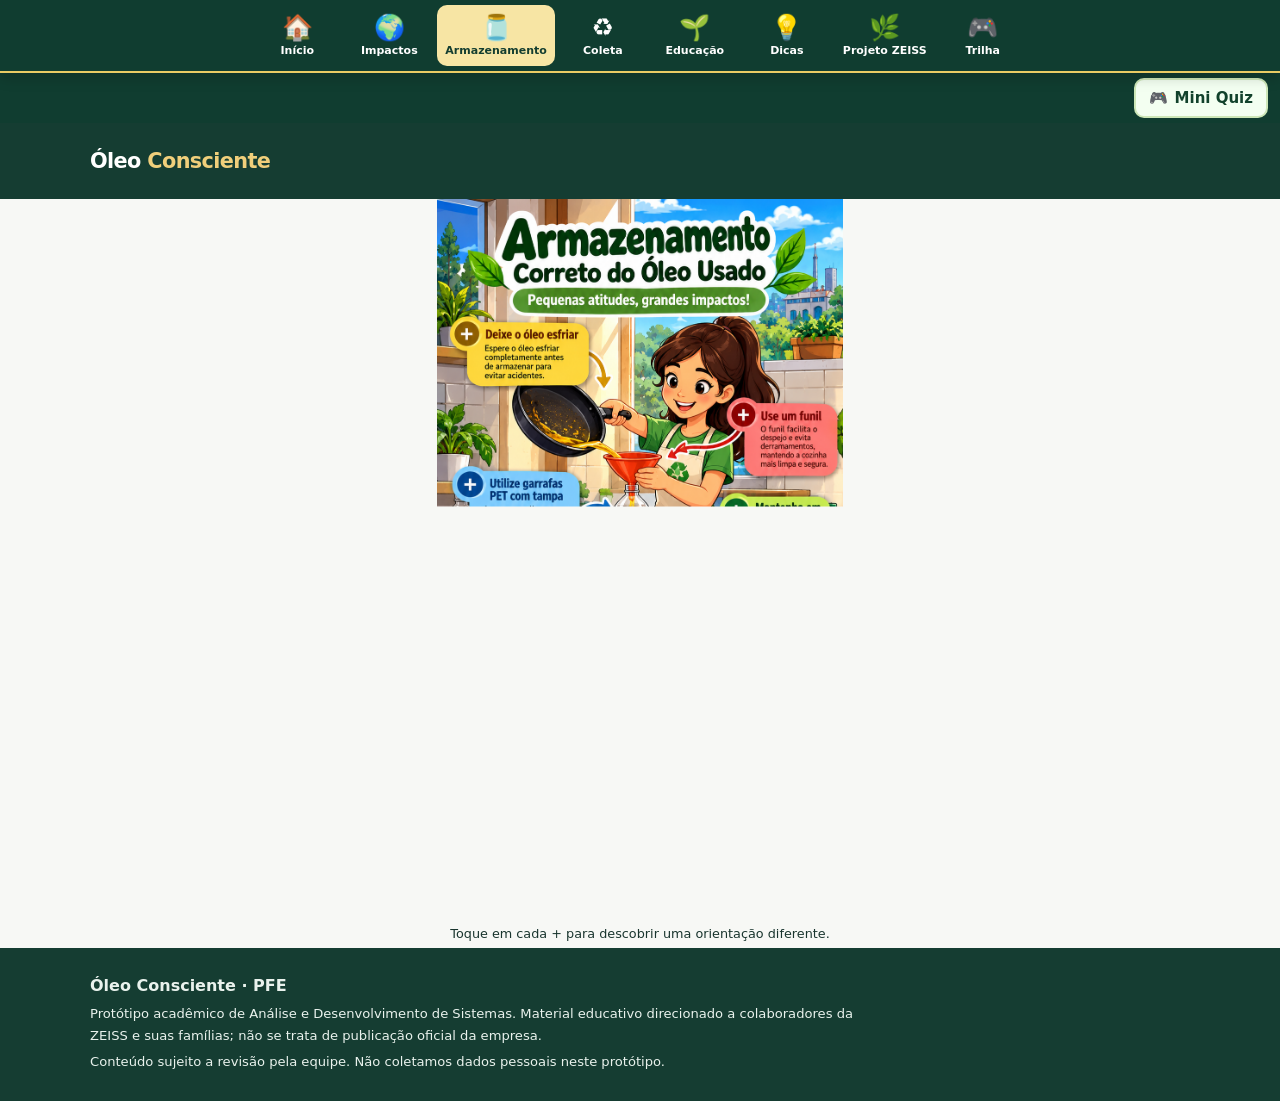
==== commit b27c1c4c: "Atualiza sete fotografias documentais de reciclagem de óleo com fonte e legendas precisas" ====
--- a/armazenamento.html
+++ b/armazenamento.html
@@ -73,4 +73,4 @@
 </div>
 <p class="pfe-retorno" data-pfe-ordem-retorno role="status" aria-live="polite">Escolha a primeira etapa para começar.</p>
 <button type="button" class="pfe-escolha pfe-reiniciar" data-pfe-ordem-reiniciar>↻ Reiniciar jogo</button>
-</section><section class="sources"><h2>Fontes para aprofundar</h2><p>Material acadêmico em revisão, fundamentado em diretrizes de educação ambiental e gestão de resíduos.</p><ul><li><a href="https://www.planalto.gov.br/ccivil_03/leis/l9795.htm" target="_blank" rel="noopener noreferrer">Política Nacional de Educação Ambiental — Lei nº 9.795/1999</a></li><li><a href="https://www.planalto.gov.br/ccivil_03/_ato2007-2010/2010/lei/l12305.htm" target="_blank" rel="noopener noreferrer">Política Nacional de Resíduos Sólidos — Lei nº 12.305/2010</a></li><li><a href="https://brasil.un.org/pt-br/sdgs/12" target="_blank" rel="noopener noreferrer">ODS 12 — ONU</a></li></ul></section></div></main><footer class="site-footer"><div class="footer-inner"><strong>Óleo Consciente · PFE</strong><p>Protótipo acadêmico de Análise e Desenvolvimento de Sistemas. Material educativo direcionado a colaboradores da ZEISS e suas famílias; não se trata de publicação oficial da empresa.</p><p>Conteúdo sujeito a revisão pela equipe. Não coletamos dados pessoais neste protótipo.</p></div></footer><dialog class="armazenamento-dialogo" id="armazenamento-detalhe-1" aria-labelledby="armazenamento-titulo-1"><div class="armazenamento-cartao"><form method="dialog" class="oc-fechar-form"><button class="armazenamento-fechar" type="submit" aria-label="Fechar explicação">✕</button></form><p class="armazenamento-etapa">Armazenamento correto · 1 de 7</p><h2 id="armazenamento-titulo-1">Deixe o óleo esfriar</h2><p class="armazenamento-resumo"><strong>Risco de queimadura:</strong> Colocar óleo quente em plástico pode deformar a embalagem, provocar vazamentos e causar queimaduras durante a transferência.</p><figure class="armazenamento-foto-online"><img src="https://commons.wikimedia.org/wiki/Special:FilePath/Cooking%20oil.jpg?width=720" alt="Óleo de cozinha em garrafa" loading="eager" decoding="async"><figcaption>Corn cheese / Wikimedia Commons · fotografia ilustrativa. <a href="https://commons.wikimedia.org/wiki/File:Cooking%20oil.jpg" target="_blank" rel="noopener noreferrer">Fonte e licença</a>.</figcaption></figure><section class="armazenamento-explicacao-nova"><h3>O que acontece?</h3><p>Óleo recém-utilizado pode permanecer quente por bastante tempo, mesmo quando já não está no fogo.</p><h3>Como fazer corretamente?</h3><p>Desligue o fogo, deixe o óleo esfriar naturalmente em recipiente resistente ao calor e só então transfira. Nunca adicione água ao óleo quente.</p><h3>Como conferir se está seguro?</h3><p>O recipiente fica seguro para manusear sem calor perceptível.</p></section><form method="dialog" class="oc-voltar-form"><button class="armazenamento-voltar" type="submit">Voltar à imagem</button></form></div></dialog><dialog class="armazenamento-dialogo" id="armazenamento-detalhe-2" aria-labelledby="armazenamento-titulo-2"><div class="armazenamento-cartao"><form method="dialog" class="oc-fechar-form"><button class="armazenamento-fechar" type="submit" aria-label="Fechar explicação">✕</button></form><p class="armazenamento-etapa">Armazenamento correto · 2 de 7</p><h2 id="armazenamento-titulo-2">Use um funil</h2><p class="armazenamento-resumo"><strong>Risco de derramamento:</strong> O óleo deixa superfícies escorregadias e pode alcançar ralos antes de ser recolhido.</p><figure class="armazenamento-foto-online"><img src="https://commons.wikimedia.org/wiki/Special:FilePath/Kitchen%20Funnel.jpg?width=800" alt="Funil de cozinha usado para transferir líquidos a recipientes de boca estreita" loading="lazy" decoding="async"><figcaption>Donovan Govan / Wikimedia Commons · fotografia real ilustrativa. <a href="https://commons.wikimedia.org/wiki/File:Kitchen%20Funnel.jpg" target="_blank" rel="noopener noreferrer">Fonte e licença</a>.</figcaption></figure><section class="armazenamento-explicacao-nova"><h3>O que acontece?</h3><p>Uma transferência sem apoio pode espalhar óleo sobre a bancada e o piso.</p><h3>Como fazer corretamente?</h3><p>Use funil limpo e seco, mantenha a garrafa apoiada numa superfície estável e transfira lentamente, sem encher até a boca.</p><h3>Como conferir se está seguro?</h3><p>Não há óleo escorrendo por fora da garrafa ou sobre a superfície.</p></section><form method="dialog" class="oc-voltar-form"><button class="armazenamento-voltar" type="submit">Voltar à imagem</button></form></div></dialog><dialog class="armazenamento-dialogo" id="armazenamento-detalhe-3" aria-labelledby="armazenamento-titulo-3"><div class="armazenamento-cartao"><form method="dialog" class="oc-fechar-form"><button class="armazenamento-fechar" type="submit" aria-label="Fechar explicação">✕</button></form><p class="armazenamento-etapa">Armazenamento correto · 3 de 7</p><h2 id="armazenamento-titulo-3">Utilize garrafas PET com tampa</h2><p class="armazenamento-resumo"><strong>Risco de vazamento:</strong> Uma garrafa que vaza suja pisos, bolsas e veículos; o resíduo pode chegar à drenagem ou ao solo.</p><figure class="armazenamento-foto-online"><img src="https://commons.wikimedia.org/wiki/Special:FilePath/GARRAFAS%20PET.jpg?width=720" alt="Garrafas PET fotografadas no Brasil, exemplo de recipientes reutilizáveis após limpeza e secagem" loading="lazy" decoding="async"><figcaption>Carvalho.m.c. / Wikimedia Commons · Brasil, 2020. Garrafas PET como exemplo de embalagem; a foto não mostra óleo armazenado. <a href="https://commons.wikimedia.org/wiki/File:GARRAFAS%20PET.jpg" target="_blank" rel="noopener noreferrer">Fonte e licença</a>.</figcaption></figure><section class="armazenamento-explicacao-nova"><h3>O que acontece?</h3><p>Embalagens frágeis, sujas, rachadas ou sem tampa adequada podem falhar durante o armazenamento e o transporte.</p><h3>Como fazer corretamente?</h3><p>Escolha uma garrafa PET limpa, seca, íntegra e com tampa rosqueável que feche bem. Evite vidro, que pode quebrar.</p><h3>Como conferir se está seguro?</h3><p>A tampa fecha firmemente e a embalagem permanece seca por fora.</p></section><form method="dialog" class="oc-voltar-form"><button class="armazenamento-voltar" type="submit">Voltar à imagem</button></form></div></dialog><dialog class="armazenamento-dialogo" id="armazenamento-detalhe-4" aria-labelledby="armazenamento-titulo-4"><div class="armazenamento-cartao"><form method="dialog" class="oc-fechar-form"><button class="armazenamento-fechar" type="submit" aria-label="Fechar explicação">✕</button></form><p class="armazenamento-etapa">Armazenamento correto · 4 de 7</p><h2 id="armazenamento-titulo-4">Mantenha em local seguro</h2><p class="armazenamento-resumo"><strong>Risco de acidente doméstico:</strong> O armazenamento inadequado aumenta a chance de quedas, derramamentos e contato acidental por crianças e animais.</p><figure class="armazenamento-foto-online"><img src="https://commons.wikimedia.org/wiki/Special:FilePath/CanolaOil%20bottle.jpg?width=720" alt="Garrafa de óleo com tampa" loading="eager" decoding="async"><figcaption>Whitebox / Wikimedia Commons · fotografia ilustrativa. <a href="https://commons.wikimedia.org/wiki/File:CanolaOil%20bottle.jpg" target="_blank" rel="noopener noreferrer">Fonte e licença</a>.</figcaption></figure><section class="armazenamento-explicacao-nova"><h3>O que acontece?</h3><p>Uma garrafa com óleo usado pode ser confundida com bebida ou alimento, principalmente quando fica em local acessível.</p><h3>Como fazer corretamente?</h3><p>Escreva ÓLEO DE COZINHA USADO em letras grandes e guarde a garrafa em pé, longe do fogão, do sol e do alcance de crianças.</p><h3>Como conferir se está seguro?</h3><p>O conteúdo está identificado e a garrafa não pode tombar facilmente.</p></section><form method="dialog" class="oc-voltar-form"><button class="armazenamento-voltar" type="submit">Voltar à imagem</button></form></div></dialog><dialog class="armazenamento-dialogo" id="armazenamento-detalhe-5" aria-labelledby="armazenamento-titulo-5"><div class="armazenamento-cartao"><form method="dialog" class="oc-fechar-form"><button class="armazenamento-fechar" type="submit" aria-label="Fechar explicação">✕</button></form><p class="armazenamento-etapa">Armazenamento correto · 5 de 7</p><h2 id="armazenamento-titulo-5">Não misture com outros resíduos</h2><p class="armazenamento-resumo"><strong>Risco de contaminar o material:</strong> Misturas podem dificultar ou inviabilizar a reciclagem e oferecer riscos a quem faz a coleta.</p><figure class="armazenamento-foto-online"><img src="https://commons.wikimedia.org/wiki/Special:FilePath/Reciclaje%20de%20aceite%20domestico%2002.jpg?width=800" alt="Atividade real de reciclagem de óleo de cozinha usado; a foto não representa mistura de resíduos" loading="lazy" decoding="async"><figcaption>Intendência de Montevidéu / Wikimedia Commons · fotografia real ilustrativa. <a href="https://commons.wikimedia.org/wiki/File:Reciclaje%20de%20aceite%20domestico%2002.jpg" target="_blank" rel="noopener noreferrer">Fonte e licença</a>.</figcaption></figure><section class="armazenamento-explicacao-nova"><h3>O que acontece?</h3><p>Misturar óleo com detergente, água, solventes, tinta ou outros resíduos muda as características do material recebido.</p><h3>Como fazer corretamente?</h3><p>Reserve um recipiente apenas para óleo de cozinha usado. Restos de alimento podem ser retirados com peneira após o resfriamento.</p><h3>Como conferir se está seguro?</h3><p>O conteúdo tem apenas óleo de cozinha usado, sem produtos de limpeza ou outros líquidos.</p></section><form method="dialog" class="oc-voltar-form"><button class="armazenamento-voltar" type="submit">Voltar à imagem</button></form></div></dialog><dialog class="armazenamento-dialogo" id="armazenamento-detalhe-6" aria-labelledby="armazenamento-titulo-6"><div class="armazenamento-cartao"><form method="dialog" class="oc-fechar-form"><button class="armazenamento-fechar" type="submit" aria-label="Fechar explicação">✕</button></form><p class="armazenamento-etapa">Armazenamento correto · 6 de 7</p><h2 id="armazenamento-titulo-6">Identifique a garrafa</h2><p class="armazenamento-resumo"><strong>Risco de confusão na coleta:</strong> A falta de informação prejudica a triagem e pode levar ao manuseio incorreto.</p><figure class="armazenamento-foto-online"><img src="https://commons.wikimedia.org/wiki/Special:FilePath/Oil3.jpg?width=720" alt="Embalagens de óleos de tipos diferentes" loading="eager" decoding="async"><figcaption>Wikimedia Commons · ilustração da importância de identificar o conteúdo. <a href="https://commons.wikimedia.org/wiki/File:Oil3.jpg" target="_blank" rel="noopener noreferrer">Fonte e licença</a>.</figcaption></figure><section class="armazenamento-explicacao-nova"><h3>O que acontece?</h3><p>Sem identificação, quem recebe a embalagem pode não saber se há óleo, bebida, produto químico ou outra substância.</p><h3>Como fazer corretamente?</h3><p>Use etiqueta resistente com ÓLEO USADO; se possível, registre a data de início do armazenamento e mantenha a tampa limpa.</p><h3>Como conferir se está seguro?</h3><p>Qualquer pessoa consegue reconhecer o conteúdo sem abrir a embalagem.</p></section><form method="dialog" class="oc-voltar-form"><button class="armazenamento-voltar" type="submit">Voltar à imagem</button></form></div></dialog><dialog class="armazenamento-dialogo" id="armazenamento-detalhe-7" aria-labelledby="armazenamento-titulo-7"><div class="armazenamento-cartao"><form method="dialog" class="oc-fechar-form"><button class="armazenamento-fechar" type="submit" aria-label="Fechar explicação">✕</button></form><p class="armazenamento-etapa">Armazenamento correto · 7 de 7</p><h2 id="armazenamento-titulo-7">Leve até um ponto de coleta</h2><p class="armazenamento-resumo"><strong>Risco de descarte incorreto:</strong> Despejar na pia ou no ralo pode contribuir para obstruções e problemas no esgoto. Descartar no solo ou na água também causa impactos ambientais.</p><figure class="armazenamento-foto-online"><img src="https://commons.wikimedia.org/wiki/Special:FilePath/Soap%20from%20repurposed%20cooking%20oil%20being%20sold%20on%20streetmarket%20in%20S%C3%A3o%20Paulo%2C%20Brazil%2C%2019-02-2026.jpg?width=720" alt="Feira em São Paulo com sabão produzido a partir de óleo reaproveitado e placa informando que recebe óleo de cozinha" loading="lazy" decoding="async"><figcaption>Jcornelius / Wikimedia Commons · São Paulo, 2026. Registro real de iniciativa de reaproveitamento e recebimento de óleo; não representa acidente ou contaminação. <a href="https://commons.wikimedia.org/wiki/File:Soap%20from%20repurposed%20cooking%20oil%20being%20sold%20on%20streetmarket%20in%20S%C3%A3o%20Paulo%2C%20Brazil%2C%2019-02-2026.jpg" target="_blank" rel="noopener noreferrer">Fonte e licença</a>.</figcaption></figure><section class="armazenamento-explicacao-nova"><h3>O que acontece?</h3><p>Guardar corretamente é só uma etapa: o óleo ainda precisa chegar a um coletor que realmente aceite esse resíduo.</p><h3>Como fazer corretamente?</h3><p>Procure ecoponto, campanha de coleta ou cooperativa que confirme receber óleo doméstico. Transporte a garrafa fechada e em pé.</p><h3>Como conferir se está seguro?</h3><p>Você confirmou endereço, horário e aceitação do óleo antes de sair.</p></section><form method="dialog" class="oc-voltar-form"><button class="armazenamento-voltar" type="submit">Voltar à imagem</button></form></div></dialog><script id="oc-dialogos-mobile-v1">(function(){const prefix="armazenamento-detalhe-";const links=[...document.querySelectorAll('a[href^="#'+prefix+'"]')];let opener=null;links.forEach(link=>link.addEventListener('click',function(e){const dialog=document.getElementById(this.getAttribute('href').slice(1));if(!dialog||typeof dialog.showModal!=='function')return;e.preventDefault();opener=this;if(!dialog.open)dialog.showModal();}));document.querySelectorAll('dialog[id^="'+prefix+'"]').forEach(dialog=>{dialog.addEventListener('close',()=>{if(opener&&document.contains(opener))opener.focus({preventScroll:true});});dialog.addEventListener('click',e=>{if(e.target===dialog)dialog.close();});});if(location.hash.startsWith('#'+prefix)){const dialog=document.getElementById(location.hash.slice(1));if(dialog&&!dialog.open&&typeof dialog.showModal==='function')dialog.showModal();}})();</script><script id="oc-minijogo-js-v1">(function(){const root=document.getElementById("oc-minijogo");if(!root)return;const data=[["Antes de transferir óleo usado, você deve...",["Esperar esfriar completamente","Colocar quente na garrafa PET","Misturar água"],0,"Óleo quente pode queimar e danificar recipientes."],["Qual embalagem é mais adequada?",["Copo sem tampa","Recipiente íntegro, seco e bem fechado","Saco plástico fino"],1,"Vedação e resistência reduzem vazamentos."],["Onde guardar até a coleta?",["Ao lado do fogão","Ao alcance de crianças","Em pé, longe de calor e de crianças"],2,"Armazenar em local seguro evita acidentes."]];let round=0,score=0;const question=root.querySelector(".oc-pergunta"),progress=root.querySelector(".oc-jogo-progresso"),options=root.querySelector(".oc-opcoes"),result=root.querySelector(".oc-resultado"),next=root.querySelector(".oc-reiniciar");function show(){const item=data[round];progress.textContent="Desafio "+(round+1)+" de "+data.length+" · Acertos: "+score;question.textContent=item[0];options.replaceChildren();item[1].forEach((label,i)=>{const b=document.createElement("button");b.type="button";b.textContent=label;b.addEventListener("click",()=>answer(i));options.appendChild(b)});result.hidden=true;result.textContent="";next.hidden=true;}function answer(i){const item=data[round],ok=i===item[2];if(ok)score++;[...options.children].forEach((b,j)=>{b.disabled=true;b.dataset.correta=String(j===item[2]);if(j===i&&!ok)b.setAttribute("aria-label",b.textContent+" — resposta incorreta")});result.hidden=false;result.textContent=(ok?"✅ Acertou! ":"💡 Boa tentativa! A resposta correta está destacada. ")+item[3];progress.textContent="Desafio "+(round+1)+" de "+data.length+" · Acertos: "+score;next.hidden=false;next.textContent=round===data.length-1?"Ver meu resultado":"Próxima situação";}next.addEventListener("click",()=>{if(round<data.length-1){round++;show();question.focus?.();}else{question.textContent="Você concluiu a missão!";progress.textContent="Resultado: "+score+" de "+data.length+" acertos";options.replaceChildren();result.hidden=false;result.textContent=score===data.length?"🏆 Excelente! Você acertou todas as situações.":"🌱 Mandou bem por participar! Revise as explicações e tente melhorar sua pontuação.";next.textContent="Jogar novamente";next.onclick=()=>{next.onclick=null;round=0;score=0;show()};}});show();})();</script><script id="oc-quiz-modal-unificado-v4">(function(){const trigger=document.getElementById("oc-abrir-quiz"),modal=document.getElementById("oc-quiz-modal");if(!trigger||!modal)return;trigger.addEventListener("click",()=>{if(!modal.open)modal.showModal()});modal.addEventListener("close",()=>trigger.focus({preventScroll:true}));modal.addEventListener("click",e=>{if(e.target===modal)modal.close()});})();</script></body></html>+</section><section class="sources"><h2>Fontes para aprofundar</h2><p>Material acadêmico em revisão, fundamentado em diretrizes de educação ambiental e gestão de resíduos.</p><ul><li><a href="https://www.planalto.gov.br/ccivil_03/leis/l9795.htm" target="_blank" rel="noopener noreferrer">Política Nacional de Educação Ambiental — Lei nº 9.795/1999</a></li><li><a href="https://www.planalto.gov.br/ccivil_03/_ato2007-2010/2010/lei/l12305.htm" target="_blank" rel="noopener noreferrer">Política Nacional de Resíduos Sólidos — Lei nº 12.305/2010</a></li><li><a href="https://brasil.un.org/pt-br/sdgs/12" target="_blank" rel="noopener noreferrer">ODS 12 — ONU</a></li></ul></section></div></main><footer class="site-footer"><div class="footer-inner"><strong>Óleo Consciente · PFE</strong><p>Protótipo acadêmico de Análise e Desenvolvimento de Sistemas. Material educativo direcionado a colaboradores da ZEISS e suas famílias; não se trata de publicação oficial da empresa.</p><p>Conteúdo sujeito a revisão pela equipe. Não coletamos dados pessoais neste protótipo.</p></div></footer><dialog class="armazenamento-dialogo" id="armazenamento-detalhe-1" aria-labelledby="armazenamento-titulo-1"><div class="armazenamento-cartao"><form method="dialog" class="oc-fechar-form"><button class="armazenamento-fechar" type="submit" aria-label="Fechar explicação">✕</button></form><p class="armazenamento-etapa">Armazenamento correto · 1 de 7</p><h2 id="armazenamento-titulo-1">Deixe o óleo esfriar</h2><p class="armazenamento-resumo"><strong>Risco de queimadura:</strong> Colocar óleo quente em plástico pode deformar a embalagem, provocar vazamentos e causar queimaduras durante a transferência.</p><figure class="armazenamento-foto-online"><img src="https://commons.wikimedia.org/wiki/Special:FilePath/Reciclaje%20de%20aceite%20domestico%2001.jpg?width=800" alt="Registro real de atividade de reciclagem de óleo doméstico" loading="lazy" decoding="async"><figcaption>Registro de reciclagem de óleo doméstico; espere esfriar antes de transferir para a embalagem. Fotografia documental, não necessariamente da etapa descrita. <a href="https://commons.wikimedia.org/wiki/File:Reciclaje%20de%20aceite%20domestico%2001.jpg" target="_blank" rel="noopener noreferrer">Ver fonte, autoria e licença</a>.</figcaption></figure><section class="armazenamento-explicacao-nova"><h3>O que acontece?</h3><p>Óleo recém-utilizado pode permanecer quente por bastante tempo, mesmo quando já não está no fogo.</p><h3>Como fazer corretamente?</h3><p>Desligue o fogo, deixe o óleo esfriar naturalmente em recipiente resistente ao calor e só então transfira. Nunca adicione água ao óleo quente.</p><h3>Como conferir se está seguro?</h3><p>O recipiente fica seguro para manusear sem calor perceptível.</p></section><form method="dialog" class="oc-voltar-form"><button class="armazenamento-voltar" type="submit">Voltar à imagem</button></form></div></dialog><dialog class="armazenamento-dialogo" id="armazenamento-detalhe-2" aria-labelledby="armazenamento-titulo-2"><div class="armazenamento-cartao"><form method="dialog" class="oc-fechar-form"><button class="armazenamento-fechar" type="submit" aria-label="Fechar explicação">✕</button></form><p class="armazenamento-etapa">Armazenamento correto · 2 de 7</p><h2 id="armazenamento-titulo-2">Use um funil</h2><p class="armazenamento-resumo"><strong>Risco de derramamento:</strong> O óleo deixa superfícies escorregadias e pode alcançar ralos antes de ser recolhido.</p><figure class="armazenamento-foto-online"><img src="https://commons.wikimedia.org/wiki/Special:FilePath/Reciclaje%20de%20aceite%20domestico%2002.jpg?width=800" alt="Atividade de reciclagem de óleo de cozinha usado" loading="lazy" decoding="async"><figcaption>Registro real de reciclagem; para transferir óleo frio à garrafa PET, utilize um funil. Fotografia documental, não necessariamente da etapa descrita. <a href="https://commons.wikimedia.org/wiki/File:Reciclaje%20de%20aceite%20domestico%2002.jpg" target="_blank" rel="noopener noreferrer">Ver fonte, autoria e licença</a>.</figcaption></figure><section class="armazenamento-explicacao-nova"><h3>O que acontece?</h3><p>Uma transferência sem apoio pode espalhar óleo sobre a bancada e o piso.</p><h3>Como fazer corretamente?</h3><p>Use funil limpo e seco, mantenha a garrafa apoiada numa superfície estável e transfira lentamente, sem encher até a boca.</p><h3>Como conferir se está seguro?</h3><p>Não há óleo escorrendo por fora da garrafa ou sobre a superfície.</p></section><form method="dialog" class="oc-voltar-form"><button class="armazenamento-voltar" type="submit">Voltar à imagem</button></form></div></dialog><dialog class="armazenamento-dialogo" id="armazenamento-detalhe-3" aria-labelledby="armazenamento-titulo-3"><div class="armazenamento-cartao"><form method="dialog" class="oc-fechar-form"><button class="armazenamento-fechar" type="submit" aria-label="Fechar explicação">✕</button></form><p class="armazenamento-etapa">Armazenamento correto · 3 de 7</p><h2 id="armazenamento-titulo-3">Utilize garrafas PET com tampa</h2><p class="armazenamento-resumo"><strong>Risco de vazamento:</strong> Uma garrafa que vaza suja pisos, bolsas e veículos; o resíduo pode chegar à drenagem ou ao solo.</p><figure class="armazenamento-foto-online"><img src="https://commons.wikimedia.org/wiki/Special:FilePath/Reciclaje%20de%20aceite%20domestico%2003.jpg?width=800" alt="Registro fotográfico de ação de reciclagem de óleo doméstico" loading="lazy" decoding="async"><figcaption>Registro de reciclagem; para armazenar em casa, use uma garrafa PET limpa, seca e bem fechada. Fotografia documental, não necessariamente da etapa descrita. <a href="https://commons.wikimedia.org/wiki/File:Reciclaje%20de%20aceite%20domestico%2003.jpg" target="_blank" rel="noopener noreferrer">Ver fonte, autoria e licença</a>.</figcaption></figure><section class="armazenamento-explicacao-nova"><h3>O que acontece?</h3><p>Embalagens frágeis, sujas, rachadas ou sem tampa adequada podem falhar durante o armazenamento e o transporte.</p><h3>Como fazer corretamente?</h3><p>Escolha uma garrafa PET limpa, seca, íntegra e com tampa rosqueável que feche bem. Evite vidro, que pode quebrar.</p><h3>Como conferir se está seguro?</h3><p>A tampa fecha firmemente e a embalagem permanece seca por fora.</p></section><form method="dialog" class="oc-voltar-form"><button class="armazenamento-voltar" type="submit">Voltar à imagem</button></form></div></dialog><dialog class="armazenamento-dialogo" id="armazenamento-detalhe-4" aria-labelledby="armazenamento-titulo-4"><div class="armazenamento-cartao"><form method="dialog" class="oc-fechar-form"><button class="armazenamento-fechar" type="submit" aria-label="Fechar explicação">✕</button></form><p class="armazenamento-etapa">Armazenamento correto · 4 de 7</p><h2 id="armazenamento-titulo-4">Mantenha em local seguro</h2><p class="armazenamento-resumo"><strong>Risco de acidente doméstico:</strong> O armazenamento inadequado aumenta a chance de quedas, derramamentos e contato acidental por crianças e animais.</p><figure class="armazenamento-foto-online"><img src="https://commons.wikimedia.org/wiki/Special:FilePath/Reciclaje%20de%20aceite%20domestico%2004.jpg?width=800" alt="Registro real de ação de reciclagem de óleo usado" loading="lazy" decoding="async"><figcaption>Registro de reciclagem; em casa, mantenha o recipiente fechado e fora do alcance de crianças e animais. Fotografia documental, não necessariamente da etapa descrita. <a href="https://commons.wikimedia.org/wiki/File:Reciclaje%20de%20aceite%20domestico%2004.jpg" target="_blank" rel="noopener noreferrer">Ver fonte, autoria e licença</a>.</figcaption></figure><section class="armazenamento-explicacao-nova"><h3>O que acontece?</h3><p>Uma garrafa com óleo usado pode ser confundida com bebida ou alimento, principalmente quando fica em local acessível.</p><h3>Como fazer corretamente?</h3><p>Escreva ÓLEO DE COZINHA USADO em letras grandes e guarde a garrafa em pé, longe do fogão, do sol e do alcance de crianças.</p><h3>Como conferir se está seguro?</h3><p>O conteúdo está identificado e a garrafa não pode tombar facilmente.</p></section><form method="dialog" class="oc-voltar-form"><button class="armazenamento-voltar" type="submit">Voltar à imagem</button></form></div></dialog><dialog class="armazenamento-dialogo" id="armazenamento-detalhe-5" aria-labelledby="armazenamento-titulo-5"><div class="armazenamento-cartao"><form method="dialog" class="oc-fechar-form"><button class="armazenamento-fechar" type="submit" aria-label="Fechar explicação">✕</button></form><p class="armazenamento-etapa">Armazenamento correto · 5 de 7</p><h2 id="armazenamento-titulo-5">Não misture com outros resíduos</h2><p class="armazenamento-resumo"><strong>Risco de contaminar o material:</strong> Misturas podem dificultar ou inviabilizar a reciclagem e oferecer riscos a quem faz a coleta.</p><figure class="armazenamento-foto-online"><img src="https://commons.wikimedia.org/wiki/Special:FilePath/Reciclaje%20de%20aceite%20domestico%2006.jpg?width=800" alt="Atividade documentada de reciclagem de óleo de cozinha" loading="lazy" decoding="async"><figcaption>Registro de reciclagem; não misture o óleo usado com água, produtos de limpeza ou outros resíduos. Fotografia documental, não necessariamente da etapa descrita. <a href="https://commons.wikimedia.org/wiki/File:Reciclaje%20de%20aceite%20domestico%2006.jpg" target="_blank" rel="noopener noreferrer">Ver fonte, autoria e licença</a>.</figcaption></figure><section class="armazenamento-explicacao-nova"><h3>O que acontece?</h3><p>Misturar óleo com detergente, água, solventes, tinta ou outros resíduos muda as características do material recebido.</p><h3>Como fazer corretamente?</h3><p>Reserve um recipiente apenas para óleo de cozinha usado. Restos de alimento podem ser retirados com peneira após o resfriamento.</p><h3>Como conferir se está seguro?</h3><p>O conteúdo tem apenas óleo de cozinha usado, sem produtos de limpeza ou outros líquidos.</p></section><form method="dialog" class="oc-voltar-form"><button class="armazenamento-voltar" type="submit">Voltar à imagem</button></form></div></dialog><dialog class="armazenamento-dialogo" id="armazenamento-detalhe-6" aria-labelledby="armazenamento-titulo-6"><div class="armazenamento-cartao"><form method="dialog" class="oc-fechar-form"><button class="armazenamento-fechar" type="submit" aria-label="Fechar explicação">✕</button></form><p class="armazenamento-etapa">Armazenamento correto · 6 de 7</p><h2 id="armazenamento-titulo-6">Identifique a garrafa</h2><p class="armazenamento-resumo"><strong>Risco de confusão na coleta:</strong> A falta de informação prejudica a triagem e pode levar ao manuseio incorreto.</p><figure class="armazenamento-foto-online"><img src="https://commons.wikimedia.org/wiki/Special:FilePath/Reciclaje%20de%20aceite%20domestico%2007.jpg?width=800" alt="Fotografia documental de reciclagem de óleo doméstico" loading="lazy" decoding="async"><figcaption>Registro de reciclagem; identifique a garrafa como ÓLEO DE COZINHA USADO antes de entregar. Fotografia documental, não necessariamente da etapa descrita. <a href="https://commons.wikimedia.org/wiki/File:Reciclaje%20de%20aceite%20domestico%2007.jpg" target="_blank" rel="noopener noreferrer">Ver fonte, autoria e licença</a>.</figcaption></figure><section class="armazenamento-explicacao-nova"><h3>O que acontece?</h3><p>Sem identificação, quem recebe a embalagem pode não saber se há óleo, bebida, produto químico ou outra substância.</p><h3>Como fazer corretamente?</h3><p>Use etiqueta resistente com ÓLEO USADO; se possível, registre a data de início do armazenamento e mantenha a tampa limpa.</p><h3>Como conferir se está seguro?</h3><p>Qualquer pessoa consegue reconhecer o conteúdo sem abrir a embalagem.</p></section><form method="dialog" class="oc-voltar-form"><button class="armazenamento-voltar" type="submit">Voltar à imagem</button></form></div></dialog><dialog class="armazenamento-dialogo" id="armazenamento-detalhe-7" aria-labelledby="armazenamento-titulo-7"><div class="armazenamento-cartao"><form method="dialog" class="oc-fechar-form"><button class="armazenamento-fechar" type="submit" aria-label="Fechar explicação">✕</button></form><p class="armazenamento-etapa">Armazenamento correto · 7 de 7</p><h2 id="armazenamento-titulo-7">Leve até um ponto de coleta</h2><p class="armazenamento-resumo"><strong>Risco de descarte incorreto:</strong> Despejar na pia ou no ralo pode contribuir para obstruções e problemas no esgoto. Descartar no solo ou na água também causa impactos ambientais.</p><figure class="armazenamento-foto-online"><img src="https://commons.wikimedia.org/wiki/Special:FilePath/Cooking%20Oil%20Recycling%20Container.jpg?width=800" alt="Contêiner de coleta de óleo de cozinha usado em Málaga, Espanha" loading="lazy" decoding="async"><figcaption>Ponto real de coleta de óleo de cozinha usado em Málaga, Espanha. Fotografia documental, não necessariamente da etapa descrita. <a href="https://commons.wikimedia.org/wiki/File:Cooking%20Oil%20Recycling%20Container.jpg" target="_blank" rel="noopener noreferrer">Ver fonte, autoria e licença</a>.</figcaption></figure><section class="armazenamento-explicacao-nova"><h3>O que acontece?</h3><p>Guardar corretamente é só uma etapa: o óleo ainda precisa chegar a um coletor que realmente aceite esse resíduo.</p><h3>Como fazer corretamente?</h3><p>Procure ecoponto, campanha de coleta ou cooperativa que confirme receber óleo doméstico. Transporte a garrafa fechada e em pé.</p><h3>Como conferir se está seguro?</h3><p>Você confirmou endereço, horário e aceitação do óleo antes de sair.</p></section><form method="dialog" class="oc-voltar-form"><button class="armazenamento-voltar" type="submit">Voltar à imagem</button></form></div></dialog><script id="oc-dialogos-mobile-v1">(function(){const prefix="armazenamento-detalhe-";const links=[...document.querySelectorAll('a[href^="#'+prefix+'"]')];let opener=null;links.forEach(link=>link.addEventListener('click',function(e){const dialog=document.getElementById(this.getAttribute('href').slice(1));if(!dialog||typeof dialog.showModal!=='function')return;e.preventDefault();opener=this;if(!dialog.open)dialog.showModal();}));document.querySelectorAll('dialog[id^="'+prefix+'"]').forEach(dialog=>{dialog.addEventListener('close',()=>{if(opener&&document.contains(opener))opener.focus({preventScroll:true});});dialog.addEventListener('click',e=>{if(e.target===dialog)dialog.close();});});if(location.hash.startsWith('#'+prefix)){const dialog=document.getElementById(location.hash.slice(1));if(dialog&&!dialog.open&&typeof dialog.showModal==='function')dialog.showModal();}})();</script><script id="oc-minijogo-js-v1">(function(){const root=document.getElementById("oc-minijogo");if(!root)return;const data=[["Antes de transferir óleo usado, você deve...",["Esperar esfriar completamente","Colocar quente na garrafa PET","Misturar água"],0,"Óleo quente pode queimar e danificar recipientes."],["Qual embalagem é mais adequada?",["Copo sem tampa","Recipiente íntegro, seco e bem fechado","Saco plástico fino"],1,"Vedação e resistência reduzem vazamentos."],["Onde guardar até a coleta?",["Ao lado do fogão","Ao alcance de crianças","Em pé, longe de calor e de crianças"],2,"Armazenar em local seguro evita acidentes."]];let round=0,score=0;const question=root.querySelector(".oc-pergunta"),progress=root.querySelector(".oc-jogo-progresso"),options=root.querySelector(".oc-opcoes"),result=root.querySelector(".oc-resultado"),next=root.querySelector(".oc-reiniciar");function show(){const item=data[round];progress.textContent="Desafio "+(round+1)+" de "+data.length+" · Acertos: "+score;question.textContent=item[0];options.replaceChildren();item[1].forEach((label,i)=>{const b=document.createElement("button");b.type="button";b.textContent=label;b.addEventListener("click",()=>answer(i));options.appendChild(b)});result.hidden=true;result.textContent="";next.hidden=true;}function answer(i){const item=data[round],ok=i===item[2];if(ok)score++;[...options.children].forEach((b,j)=>{b.disabled=true;b.dataset.correta=String(j===item[2]);if(j===i&&!ok)b.setAttribute("aria-label",b.textContent+" — resposta incorreta")});result.hidden=false;result.textContent=(ok?"✅ Acertou! ":"💡 Boa tentativa! A resposta correta está destacada. ")+item[3];progress.textContent="Desafio "+(round+1)+" de "+data.length+" · Acertos: "+score;next.hidden=false;next.textContent=round===data.length-1?"Ver meu resultado":"Próxima situação";}next.addEventListener("click",()=>{if(round<data.length-1){round++;show();question.focus?.();}else{question.textContent="Você concluiu a missão!";progress.textContent="Resultado: "+score+" de "+data.length+" acertos";options.replaceChildren();result.hidden=false;result.textContent=score===data.length?"🏆 Excelente! Você acertou todas as situações.":"🌱 Mandou bem por participar! Revise as explicações e tente melhorar sua pontuação.";next.textContent="Jogar novamente";next.onclick=()=>{next.onclick=null;round=0;score=0;show()};}});show();})();</script><script id="oc-quiz-modal-unificado-v4">(function(){const trigger=document.getElementById("oc-abrir-quiz"),modal=document.getElementById("oc-quiz-modal");if(!trigger||!modal)return;trigger.addEventListener("click",()=>{if(!modal.open)modal.showModal()});modal.addEventListener("close",()=>trigger.focus({preventScroll:true}));modal.addEventListener("click",e=>{if(e.target===modal)modal.close()});})();</script></body></html>
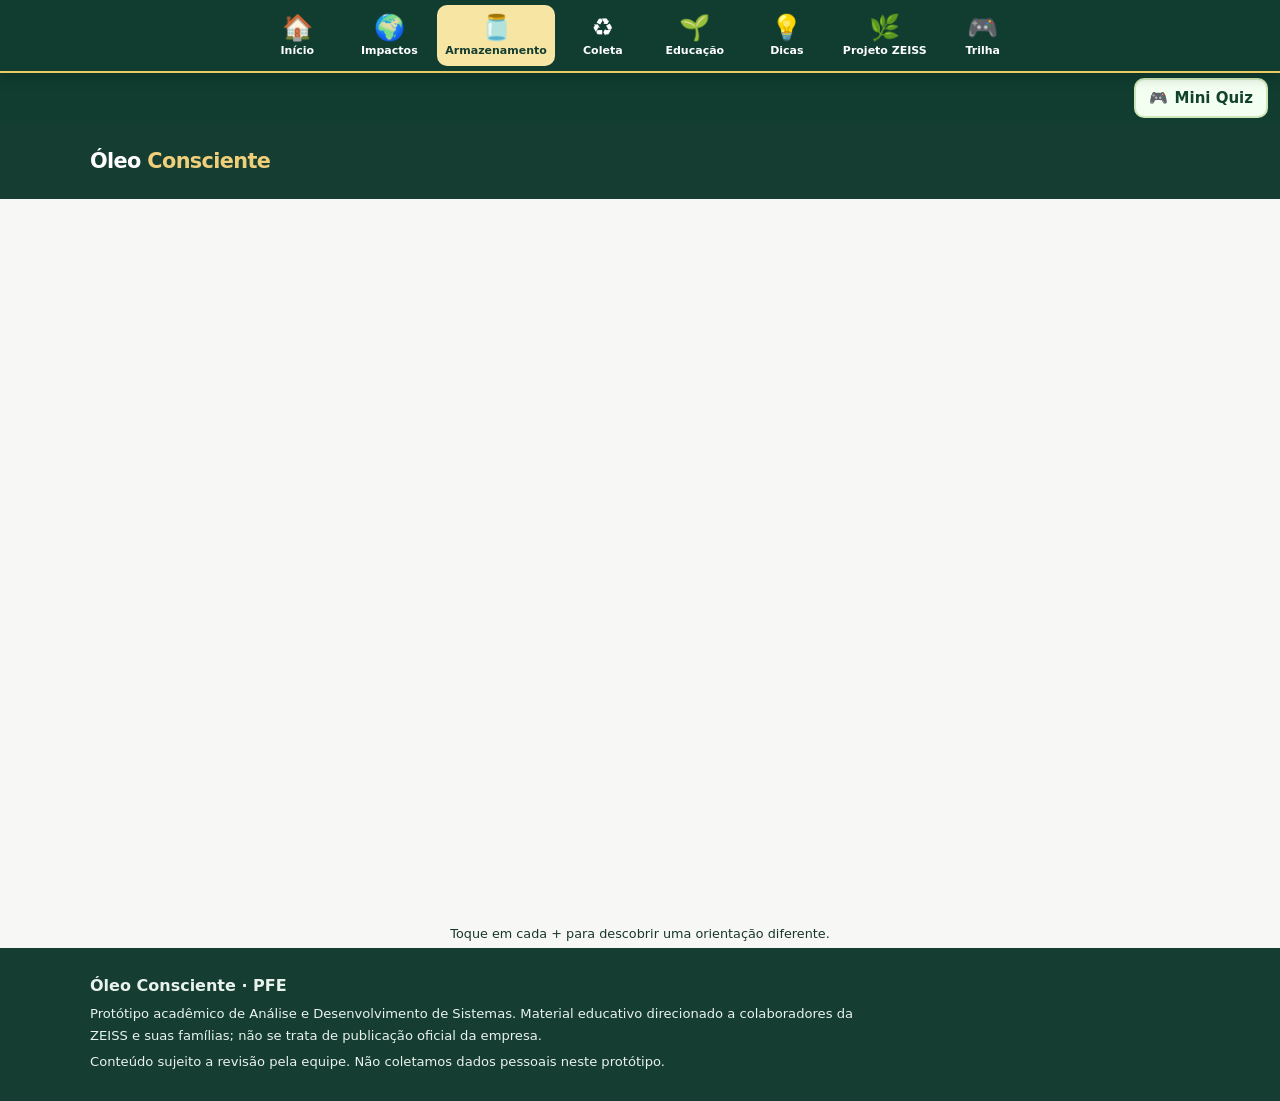
==== commit 4e44c33e: "Substitui fotos de arquivo genéricas por registros reais brasileiros de óleo usado e coleta" ====
--- a/armazenamento.html
+++ b/armazenamento.html
@@ -73,4 +73,4 @@
 </div>
 <p class="pfe-retorno" data-pfe-ordem-retorno role="status" aria-live="polite">Escolha a primeira etapa para começar.</p>
 <button type="button" class="pfe-escolha pfe-reiniciar" data-pfe-ordem-reiniciar>↻ Reiniciar jogo</button>
-</section><section class="sources"><h2>Fontes para aprofundar</h2><p>Material acadêmico em revisão, fundamentado em diretrizes de educação ambiental e gestão de resíduos.</p><ul><li><a href="https://www.planalto.gov.br/ccivil_03/leis/l9795.htm" target="_blank" rel="noopener noreferrer">Política Nacional de Educação Ambiental — Lei nº 9.795/1999</a></li><li><a href="https://www.planalto.gov.br/ccivil_03/_ato2007-2010/2010/lei/l12305.htm" target="_blank" rel="noopener noreferrer">Política Nacional de Resíduos Sólidos — Lei nº 12.305/2010</a></li><li><a href="https://brasil.un.org/pt-br/sdgs/12" target="_blank" rel="noopener noreferrer">ODS 12 — ONU</a></li></ul></section></div></main><footer class="site-footer"><div class="footer-inner"><strong>Óleo Consciente · PFE</strong><p>Protótipo acadêmico de Análise e Desenvolvimento de Sistemas. Material educativo direcionado a colaboradores da ZEISS e suas famílias; não se trata de publicação oficial da empresa.</p><p>Conteúdo sujeito a revisão pela equipe. Não coletamos dados pessoais neste protótipo.</p></div></footer><dialog class="armazenamento-dialogo" id="armazenamento-detalhe-1" aria-labelledby="armazenamento-titulo-1"><div class="armazenamento-cartao"><form method="dialog" class="oc-fechar-form"><button class="armazenamento-fechar" type="submit" aria-label="Fechar explicação">✕</button></form><p class="armazenamento-etapa">Armazenamento correto · 1 de 7</p><h2 id="armazenamento-titulo-1">Deixe o óleo esfriar</h2><p class="armazenamento-resumo"><strong>Risco de queimadura:</strong> Colocar óleo quente em plástico pode deformar a embalagem, provocar vazamentos e causar queimaduras durante a transferência.</p><figure class="armazenamento-foto-online"><img src="https://commons.wikimedia.org/wiki/Special:FilePath/Reciclaje%20de%20aceite%20domestico%2001.jpg?width=800" alt="Registro real de atividade de reciclagem de óleo doméstico" loading="lazy" decoding="async"><figcaption>Registro de reciclagem de óleo doméstico; espere esfriar antes de transferir para a embalagem. Fotografia documental, não necessariamente da etapa descrita. <a href="https://commons.wikimedia.org/wiki/File:Reciclaje%20de%20aceite%20domestico%2001.jpg" target="_blank" rel="noopener noreferrer">Ver fonte, autoria e licença</a>.</figcaption></figure><section class="armazenamento-explicacao-nova"><h3>O que acontece?</h3><p>Óleo recém-utilizado pode permanecer quente por bastante tempo, mesmo quando já não está no fogo.</p><h3>Como fazer corretamente?</h3><p>Desligue o fogo, deixe o óleo esfriar naturalmente em recipiente resistente ao calor e só então transfira. Nunca adicione água ao óleo quente.</p><h3>Como conferir se está seguro?</h3><p>O recipiente fica seguro para manusear sem calor perceptível.</p></section><form method="dialog" class="oc-voltar-form"><button class="armazenamento-voltar" type="submit">Voltar à imagem</button></form></div></dialog><dialog class="armazenamento-dialogo" id="armazenamento-detalhe-2" aria-labelledby="armazenamento-titulo-2"><div class="armazenamento-cartao"><form method="dialog" class="oc-fechar-form"><button class="armazenamento-fechar" type="submit" aria-label="Fechar explicação">✕</button></form><p class="armazenamento-etapa">Armazenamento correto · 2 de 7</p><h2 id="armazenamento-titulo-2">Use um funil</h2><p class="armazenamento-resumo"><strong>Risco de derramamento:</strong> O óleo deixa superfícies escorregadias e pode alcançar ralos antes de ser recolhido.</p><figure class="armazenamento-foto-online"><img src="https://commons.wikimedia.org/wiki/Special:FilePath/Reciclaje%20de%20aceite%20domestico%2002.jpg?width=800" alt="Atividade de reciclagem de óleo de cozinha usado" loading="lazy" decoding="async"><figcaption>Registro real de reciclagem; para transferir óleo frio à garrafa PET, utilize um funil. Fotografia documental, não necessariamente da etapa descrita. <a href="https://commons.wikimedia.org/wiki/File:Reciclaje%20de%20aceite%20domestico%2002.jpg" target="_blank" rel="noopener noreferrer">Ver fonte, autoria e licença</a>.</figcaption></figure><section class="armazenamento-explicacao-nova"><h3>O que acontece?</h3><p>Uma transferência sem apoio pode espalhar óleo sobre a bancada e o piso.</p><h3>Como fazer corretamente?</h3><p>Use funil limpo e seco, mantenha a garrafa apoiada numa superfície estável e transfira lentamente, sem encher até a boca.</p><h3>Como conferir se está seguro?</h3><p>Não há óleo escorrendo por fora da garrafa ou sobre a superfície.</p></section><form method="dialog" class="oc-voltar-form"><button class="armazenamento-voltar" type="submit">Voltar à imagem</button></form></div></dialog><dialog class="armazenamento-dialogo" id="armazenamento-detalhe-3" aria-labelledby="armazenamento-titulo-3"><div class="armazenamento-cartao"><form method="dialog" class="oc-fechar-form"><button class="armazenamento-fechar" type="submit" aria-label="Fechar explicação">✕</button></form><p class="armazenamento-etapa">Armazenamento correto · 3 de 7</p><h2 id="armazenamento-titulo-3">Utilize garrafas PET com tampa</h2><p class="armazenamento-resumo"><strong>Risco de vazamento:</strong> Uma garrafa que vaza suja pisos, bolsas e veículos; o resíduo pode chegar à drenagem ou ao solo.</p><figure class="armazenamento-foto-online"><img src="https://commons.wikimedia.org/wiki/Special:FilePath/Reciclaje%20de%20aceite%20domestico%2003.jpg?width=800" alt="Registro fotográfico de ação de reciclagem de óleo doméstico" loading="lazy" decoding="async"><figcaption>Registro de reciclagem; para armazenar em casa, use uma garrafa PET limpa, seca e bem fechada. Fotografia documental, não necessariamente da etapa descrita. <a href="https://commons.wikimedia.org/wiki/File:Reciclaje%20de%20aceite%20domestico%2003.jpg" target="_blank" rel="noopener noreferrer">Ver fonte, autoria e licença</a>.</figcaption></figure><section class="armazenamento-explicacao-nova"><h3>O que acontece?</h3><p>Embalagens frágeis, sujas, rachadas ou sem tampa adequada podem falhar durante o armazenamento e o transporte.</p><h3>Como fazer corretamente?</h3><p>Escolha uma garrafa PET limpa, seca, íntegra e com tampa rosqueável que feche bem. Evite vidro, que pode quebrar.</p><h3>Como conferir se está seguro?</h3><p>A tampa fecha firmemente e a embalagem permanece seca por fora.</p></section><form method="dialog" class="oc-voltar-form"><button class="armazenamento-voltar" type="submit">Voltar à imagem</button></form></div></dialog><dialog class="armazenamento-dialogo" id="armazenamento-detalhe-4" aria-labelledby="armazenamento-titulo-4"><div class="armazenamento-cartao"><form method="dialog" class="oc-fechar-form"><button class="armazenamento-fechar" type="submit" aria-label="Fechar explicação">✕</button></form><p class="armazenamento-etapa">Armazenamento correto · 4 de 7</p><h2 id="armazenamento-titulo-4">Mantenha em local seguro</h2><p class="armazenamento-resumo"><strong>Risco de acidente doméstico:</strong> O armazenamento inadequado aumenta a chance de quedas, derramamentos e contato acidental por crianças e animais.</p><figure class="armazenamento-foto-online"><img src="https://commons.wikimedia.org/wiki/Special:FilePath/Reciclaje%20de%20aceite%20domestico%2004.jpg?width=800" alt="Registro real de ação de reciclagem de óleo usado" loading="lazy" decoding="async"><figcaption>Registro de reciclagem; em casa, mantenha o recipiente fechado e fora do alcance de crianças e animais. Fotografia documental, não necessariamente da etapa descrita. <a href="https://commons.wikimedia.org/wiki/File:Reciclaje%20de%20aceite%20domestico%2004.jpg" target="_blank" rel="noopener noreferrer">Ver fonte, autoria e licença</a>.</figcaption></figure><section class="armazenamento-explicacao-nova"><h3>O que acontece?</h3><p>Uma garrafa com óleo usado pode ser confundida com bebida ou alimento, principalmente quando fica em local acessível.</p><h3>Como fazer corretamente?</h3><p>Escreva ÓLEO DE COZINHA USADO em letras grandes e guarde a garrafa em pé, longe do fogão, do sol e do alcance de crianças.</p><h3>Como conferir se está seguro?</h3><p>O conteúdo está identificado e a garrafa não pode tombar facilmente.</p></section><form method="dialog" class="oc-voltar-form"><button class="armazenamento-voltar" type="submit">Voltar à imagem</button></form></div></dialog><dialog class="armazenamento-dialogo" id="armazenamento-detalhe-5" aria-labelledby="armazenamento-titulo-5"><div class="armazenamento-cartao"><form method="dialog" class="oc-fechar-form"><button class="armazenamento-fechar" type="submit" aria-label="Fechar explicação">✕</button></form><p class="armazenamento-etapa">Armazenamento correto · 5 de 7</p><h2 id="armazenamento-titulo-5">Não misture com outros resíduos</h2><p class="armazenamento-resumo"><strong>Risco de contaminar o material:</strong> Misturas podem dificultar ou inviabilizar a reciclagem e oferecer riscos a quem faz a coleta.</p><figure class="armazenamento-foto-online"><img src="https://commons.wikimedia.org/wiki/Special:FilePath/Reciclaje%20de%20aceite%20domestico%2006.jpg?width=800" alt="Atividade documentada de reciclagem de óleo de cozinha" loading="lazy" decoding="async"><figcaption>Registro de reciclagem; não misture o óleo usado com água, produtos de limpeza ou outros resíduos. Fotografia documental, não necessariamente da etapa descrita. <a href="https://commons.wikimedia.org/wiki/File:Reciclaje%20de%20aceite%20domestico%2006.jpg" target="_blank" rel="noopener noreferrer">Ver fonte, autoria e licença</a>.</figcaption></figure><section class="armazenamento-explicacao-nova"><h3>O que acontece?</h3><p>Misturar óleo com detergente, água, solventes, tinta ou outros resíduos muda as características do material recebido.</p><h3>Como fazer corretamente?</h3><p>Reserve um recipiente apenas para óleo de cozinha usado. Restos de alimento podem ser retirados com peneira após o resfriamento.</p><h3>Como conferir se está seguro?</h3><p>O conteúdo tem apenas óleo de cozinha usado, sem produtos de limpeza ou outros líquidos.</p></section><form method="dialog" class="oc-voltar-form"><button class="armazenamento-voltar" type="submit">Voltar à imagem</button></form></div></dialog><dialog class="armazenamento-dialogo" id="armazenamento-detalhe-6" aria-labelledby="armazenamento-titulo-6"><div class="armazenamento-cartao"><form method="dialog" class="oc-fechar-form"><button class="armazenamento-fechar" type="submit" aria-label="Fechar explicação">✕</button></form><p class="armazenamento-etapa">Armazenamento correto · 6 de 7</p><h2 id="armazenamento-titulo-6">Identifique a garrafa</h2><p class="armazenamento-resumo"><strong>Risco de confusão na coleta:</strong> A falta de informação prejudica a triagem e pode levar ao manuseio incorreto.</p><figure class="armazenamento-foto-online"><img src="https://commons.wikimedia.org/wiki/Special:FilePath/Reciclaje%20de%20aceite%20domestico%2007.jpg?width=800" alt="Fotografia documental de reciclagem de óleo doméstico" loading="lazy" decoding="async"><figcaption>Registro de reciclagem; identifique a garrafa como ÓLEO DE COZINHA USADO antes de entregar. Fotografia documental, não necessariamente da etapa descrita. <a href="https://commons.wikimedia.org/wiki/File:Reciclaje%20de%20aceite%20domestico%2007.jpg" target="_blank" rel="noopener noreferrer">Ver fonte, autoria e licença</a>.</figcaption></figure><section class="armazenamento-explicacao-nova"><h3>O que acontece?</h3><p>Sem identificação, quem recebe a embalagem pode não saber se há óleo, bebida, produto químico ou outra substância.</p><h3>Como fazer corretamente?</h3><p>Use etiqueta resistente com ÓLEO USADO; se possível, registre a data de início do armazenamento e mantenha a tampa limpa.</p><h3>Como conferir se está seguro?</h3><p>Qualquer pessoa consegue reconhecer o conteúdo sem abrir a embalagem.</p></section><form method="dialog" class="oc-voltar-form"><button class="armazenamento-voltar" type="submit">Voltar à imagem</button></form></div></dialog><dialog class="armazenamento-dialogo" id="armazenamento-detalhe-7" aria-labelledby="armazenamento-titulo-7"><div class="armazenamento-cartao"><form method="dialog" class="oc-fechar-form"><button class="armazenamento-fechar" type="submit" aria-label="Fechar explicação">✕</button></form><p class="armazenamento-etapa">Armazenamento correto · 7 de 7</p><h2 id="armazenamento-titulo-7">Leve até um ponto de coleta</h2><p class="armazenamento-resumo"><strong>Risco de descarte incorreto:</strong> Despejar na pia ou no ralo pode contribuir para obstruções e problemas no esgoto. Descartar no solo ou na água também causa impactos ambientais.</p><figure class="armazenamento-foto-online"><img src="https://commons.wikimedia.org/wiki/Special:FilePath/Cooking%20Oil%20Recycling%20Container.jpg?width=800" alt="Contêiner de coleta de óleo de cozinha usado em Málaga, Espanha" loading="lazy" decoding="async"><figcaption>Ponto real de coleta de óleo de cozinha usado em Málaga, Espanha. Fotografia documental, não necessariamente da etapa descrita. <a href="https://commons.wikimedia.org/wiki/File:Cooking%20Oil%20Recycling%20Container.jpg" target="_blank" rel="noopener noreferrer">Ver fonte, autoria e licença</a>.</figcaption></figure><section class="armazenamento-explicacao-nova"><h3>O que acontece?</h3><p>Guardar corretamente é só uma etapa: o óleo ainda precisa chegar a um coletor que realmente aceite esse resíduo.</p><h3>Como fazer corretamente?</h3><p>Procure ecoponto, campanha de coleta ou cooperativa que confirme receber óleo doméstico. Transporte a garrafa fechada e em pé.</p><h3>Como conferir se está seguro?</h3><p>Você confirmou endereço, horário e aceitação do óleo antes de sair.</p></section><form method="dialog" class="oc-voltar-form"><button class="armazenamento-voltar" type="submit">Voltar à imagem</button></form></div></dialog><script id="oc-dialogos-mobile-v1">(function(){const prefix="armazenamento-detalhe-";const links=[...document.querySelectorAll('a[href^="#'+prefix+'"]')];let opener=null;links.forEach(link=>link.addEventListener('click',function(e){const dialog=document.getElementById(this.getAttribute('href').slice(1));if(!dialog||typeof dialog.showModal!=='function')return;e.preventDefault();opener=this;if(!dialog.open)dialog.showModal();}));document.querySelectorAll('dialog[id^="'+prefix+'"]').forEach(dialog=>{dialog.addEventListener('close',()=>{if(opener&&document.contains(opener))opener.focus({preventScroll:true});});dialog.addEventListener('click',e=>{if(e.target===dialog)dialog.close();});});if(location.hash.startsWith('#'+prefix)){const dialog=document.getElementById(location.hash.slice(1));if(dialog&&!dialog.open&&typeof dialog.showModal==='function')dialog.showModal();}})();</script><script id="oc-minijogo-js-v1">(function(){const root=document.getElementById("oc-minijogo");if(!root)return;const data=[["Antes de transferir óleo usado, você deve...",["Esperar esfriar completamente","Colocar quente na garrafa PET","Misturar água"],0,"Óleo quente pode queimar e danificar recipientes."],["Qual embalagem é mais adequada?",["Copo sem tampa","Recipiente íntegro, seco e bem fechado","Saco plástico fino"],1,"Vedação e resistência reduzem vazamentos."],["Onde guardar até a coleta?",["Ao lado do fogão","Ao alcance de crianças","Em pé, longe de calor e de crianças"],2,"Armazenar em local seguro evita acidentes."]];let round=0,score=0;const question=root.querySelector(".oc-pergunta"),progress=root.querySelector(".oc-jogo-progresso"),options=root.querySelector(".oc-opcoes"),result=root.querySelector(".oc-resultado"),next=root.querySelector(".oc-reiniciar");function show(){const item=data[round];progress.textContent="Desafio "+(round+1)+" de "+data.length+" · Acertos: "+score;question.textContent=item[0];options.replaceChildren();item[1].forEach((label,i)=>{const b=document.createElement("button");b.type="button";b.textContent=label;b.addEventListener("click",()=>answer(i));options.appendChild(b)});result.hidden=true;result.textContent="";next.hidden=true;}function answer(i){const item=data[round],ok=i===item[2];if(ok)score++;[...options.children].forEach((b,j)=>{b.disabled=true;b.dataset.correta=String(j===item[2]);if(j===i&&!ok)b.setAttribute("aria-label",b.textContent+" — resposta incorreta")});result.hidden=false;result.textContent=(ok?"✅ Acertou! ":"💡 Boa tentativa! A resposta correta está destacada. ")+item[3];progress.textContent="Desafio "+(round+1)+" de "+data.length+" · Acertos: "+score;next.hidden=false;next.textContent=round===data.length-1?"Ver meu resultado":"Próxima situação";}next.addEventListener("click",()=>{if(round<data.length-1){round++;show();question.focus?.();}else{question.textContent="Você concluiu a missão!";progress.textContent="Resultado: "+score+" de "+data.length+" acertos";options.replaceChildren();result.hidden=false;result.textContent=score===data.length?"🏆 Excelente! Você acertou todas as situações.":"🌱 Mandou bem por participar! Revise as explicações e tente melhorar sua pontuação.";next.textContent="Jogar novamente";next.onclick=()=>{next.onclick=null;round=0;score=0;show()};}});show();})();</script><script id="oc-quiz-modal-unificado-v4">(function(){const trigger=document.getElementById("oc-abrir-quiz"),modal=document.getElementById("oc-quiz-modal");if(!trigger||!modal)return;trigger.addEventListener("click",()=>{if(!modal.open)modal.showModal()});modal.addEventListener("close",()=>trigger.focus({preventScroll:true}));modal.addEventListener("click",e=>{if(e.target===modal)modal.close()});})();</script></body></html>+</section><section class="sources"><h2>Fontes para aprofundar</h2><p>Material acadêmico em revisão, fundamentado em diretrizes de educação ambiental e gestão de resíduos.</p><ul><li><a href="https://www.planalto.gov.br/ccivil_03/leis/l9795.htm" target="_blank" rel="noopener noreferrer">Política Nacional de Educação Ambiental — Lei nº 9.795/1999</a></li><li><a href="https://www.planalto.gov.br/ccivil_03/_ato2007-2010/2010/lei/l12305.htm" target="_blank" rel="noopener noreferrer">Política Nacional de Resíduos Sólidos — Lei nº 12.305/2010</a></li><li><a href="https://brasil.un.org/pt-br/sdgs/12" target="_blank" rel="noopener noreferrer">ODS 12 — ONU</a></li></ul></section></div></main><footer class="site-footer"><div class="footer-inner"><strong>Óleo Consciente · PFE</strong><p>Protótipo acadêmico de Análise e Desenvolvimento de Sistemas. Material educativo direcionado a colaboradores da ZEISS e suas famílias; não se trata de publicação oficial da empresa.</p><p>Conteúdo sujeito a revisão pela equipe. Não coletamos dados pessoais neste protótipo.</p></div></footer><dialog class="armazenamento-dialogo" id="armazenamento-detalhe-1" aria-labelledby="armazenamento-titulo-1"><div class="armazenamento-cartao"><form method="dialog" class="oc-fechar-form"><button class="armazenamento-fechar" type="submit" aria-label="Fechar explicação">✕</button></form><p class="armazenamento-etapa">Armazenamento correto · 1 de 7</p><h2 id="armazenamento-titulo-1">Deixe o óleo esfriar</h2><p class="armazenamento-resumo"><strong>Risco de queimadura:</strong> Colocar óleo quente em plástico pode deformar a embalagem, provocar vazamentos e causar queimaduras durante a transferência.</p><figure class="armazenamento-foto-online"><img src="https://www.reciclasampa.com.br/imgs/conteudos/10_sp_tem_pontos_de_coleta_de_oleo_em_34_parques_municipais_padrao.jpg" alt="Óleo de cozinha sendo transferido de frigideira para garrafa PET, com funil" loading="lazy" decoding="async" referrerpolicy="no-referrer"><figcaption>Fotografia: Recicla Sampa. <a href="https://www.reciclasampa.com.br/artigo/sp-tem-pontos-de-coleta-de-oleo-em-34-parques-municipais" target="_blank" rel="noopener noreferrer">Fonte original</a>.</figcaption></figure><section class="armazenamento-explicacao-nova"><h3>O que acontece?</h3><p>Óleo recém-utilizado pode permanecer quente por bastante tempo, mesmo quando já não está no fogo.</p><h3>Como fazer corretamente?</h3><p>Desligue o fogo, deixe o óleo esfriar naturalmente em recipiente resistente ao calor e só então transfira. Nunca adicione água ao óleo quente.</p><h3>Como conferir se está seguro?</h3><p>O recipiente fica seguro para manusear sem calor perceptível.</p></section><form method="dialog" class="oc-voltar-form"><button class="armazenamento-voltar" type="submit">Voltar à imagem</button></form></div></dialog><dialog class="armazenamento-dialogo" id="armazenamento-detalhe-2" aria-labelledby="armazenamento-titulo-2"><div class="armazenamento-cartao"><form method="dialog" class="oc-fechar-form"><button class="armazenamento-fechar" type="submit" aria-label="Fechar explicação">✕</button></form><p class="armazenamento-etapa">Armazenamento correto · 2 de 7</p><h2 id="armazenamento-titulo-2">Use um funil</h2><p class="armazenamento-resumo"><strong>Risco de derramamento:</strong> O óleo deixa superfícies escorregadias e pode alcançar ralos antes de ser recolhido.</p><figure class="armazenamento-foto-online"><img src="https://www.limpafossaemitu.com.br/uploads/image/habitos-que-causam-entupimento-na-caixa-de-gordura-limpa-fossa-itu-desentupidora-68b1f33fb1b44.webp" alt="Pessoa despejando óleo usado por funil vermelho em garrafa PET" loading="lazy" decoding="async" referrerpolicy="no-referrer"><figcaption>Fotografia: Limpa Fossa Itu. <a href="https://www.limpafossaemitu.com.br/blog/artigo/caixa-de-gordura-como-identificar-sinais-de-entupimento-e-prevenir-problemas-em-casa" target="_blank" rel="noopener noreferrer">Fonte original</a>.</figcaption></figure><section class="armazenamento-explicacao-nova"><h3>O que acontece?</h3><p>Uma transferência sem apoio pode espalhar óleo sobre a bancada e o piso.</p><h3>Como fazer corretamente?</h3><p>Use funil limpo e seco, mantenha a garrafa apoiada numa superfície estável e transfira lentamente, sem encher até a boca.</p><h3>Como conferir se está seguro?</h3><p>Não há óleo escorrendo por fora da garrafa ou sobre a superfície.</p></section><form method="dialog" class="oc-voltar-form"><button class="armazenamento-voltar" type="submit">Voltar à imagem</button></form></div></dialog><dialog class="armazenamento-dialogo" id="armazenamento-detalhe-3" aria-labelledby="armazenamento-titulo-3"><div class="armazenamento-cartao"><form method="dialog" class="oc-fechar-form"><button class="armazenamento-fechar" type="submit" aria-label="Fechar explicação">✕</button></form><p class="armazenamento-etapa">Armazenamento correto · 3 de 7</p><h2 id="armazenamento-titulo-3">Utilize garrafas PET com tampa</h2><p class="armazenamento-resumo"><strong>Risco de vazamento:</strong> Uma garrafa que vaza suja pisos, bolsas e veículos; o resíduo pode chegar à drenagem ou ao solo.</p><figure class="armazenamento-foto-online"><img src="https://campos.rj.gov.br/app/assets/noticias/with-206048" alt="Garrafas PET com óleo de fritura usado em campanha de coleta de Campos dos Goytacazes, RJ" loading="lazy" decoding="async" referrerpolicy="no-referrer"><figcaption>Fotografia: Prefeitura de Campos dos Goytacazes. <a href="https://campos.rj.gov.br/exibirNoticia.php?id_noticia=75926" target="_blank" rel="noopener noreferrer">Fonte original</a>.</figcaption></figure><section class="armazenamento-explicacao-nova"><h3>O que acontece?</h3><p>Embalagens frágeis, sujas, rachadas ou sem tampa adequada podem falhar durante o armazenamento e o transporte.</p><h3>Como fazer corretamente?</h3><p>Escolha uma garrafa PET limpa, seca, íntegra e com tampa rosqueável que feche bem. Evite vidro, que pode quebrar.</p><h3>Como conferir se está seguro?</h3><p>A tampa fecha firmemente e a embalagem permanece seca por fora.</p></section><form method="dialog" class="oc-voltar-form"><button class="armazenamento-voltar" type="submit">Voltar à imagem</button></form></div></dialog><dialog class="armazenamento-dialogo" id="armazenamento-detalhe-4" aria-labelledby="armazenamento-titulo-4"><div class="armazenamento-cartao"><form method="dialog" class="oc-fechar-form"><button class="armazenamento-fechar" type="submit" aria-label="Fechar explicação">✕</button></form><p class="armazenamento-etapa">Armazenamento correto · 4 de 7</p><h2 id="armazenamento-titulo-4">Mantenha em local seguro</h2><p class="armazenamento-resumo"><strong>Risco de acidente doméstico:</strong> O armazenamento inadequado aumenta a chance de quedas, derramamentos e contato acidental por crianças e animais.</p><figure class="armazenamento-foto-online"><img src="https://agenciapara.com.br/midias/2021/grandes/up_ag_30521_c922a8b5-ff5b-e48f-ba1f-c49ad3ddd59a.jpg" alt="Garrafa fechada com óleo de cozinha usado em ponto de coleta no Pará" loading="lazy" decoding="async" referrerpolicy="no-referrer"><figcaption>Fotografia: Agência Pará. <a href="https://agenciapara.com.br/noticia/30521/hospital-metropolitano-em-ananindeua-instala-ponto-fixo-para-coleta-de-oleo-de-cozinha-usado" target="_blank" rel="noopener noreferrer">Fonte original</a>.</figcaption></figure><section class="armazenamento-explicacao-nova"><h3>O que acontece?</h3><p>Uma garrafa com óleo usado pode ser confundida com bebida ou alimento, principalmente quando fica em local acessível.</p><h3>Como fazer corretamente?</h3><p>Escreva ÓLEO DE COZINHA USADO em letras grandes e guarde a garrafa em pé, longe do fogão, do sol e do alcance de crianças.</p><h3>Como conferir se está seguro?</h3><p>O conteúdo está identificado e a garrafa não pode tombar facilmente.</p></section><form method="dialog" class="oc-voltar-form"><button class="armazenamento-voltar" type="submit">Voltar à imagem</button></form></div></dialog><dialog class="armazenamento-dialogo" id="armazenamento-detalhe-5" aria-labelledby="armazenamento-titulo-5"><div class="armazenamento-cartao"><form method="dialog" class="oc-fechar-form"><button class="armazenamento-fechar" type="submit" aria-label="Fechar explicação">✕</button></form><p class="armazenamento-etapa">Armazenamento correto · 5 de 7</p><h2 id="armazenamento-titulo-5">Não misture com outros resíduos</h2><p class="armazenamento-resumo"><strong>Risco de contaminar o material:</strong> Misturas podem dificultar ou inviabilizar a reciclagem e oferecer riscos a quem faz a coleta.</p><figure class="armazenamento-foto-online"><img src="https://igua.com.br/media/53/3f/a7/w.1440/h.554/q.80/fit.crop/fm.pjpg/igua-rio-reforca-com-yx8pb.jpg" alt="Óleo de cozinha usado sendo filtrado antes de destinação, em ação no Rio de Janeiro" loading="lazy" decoding="async" referrerpolicy="no-referrer"><figcaption>Fotografia: Iguá Rio. <a href="https://igua.com.br/rio-de-janeiro/noticias/igua-rio-reforca-compromisso-ambiental-por-meio-da-conscientizacao-e-parcerias-para-descarte-correto-do-oleo-de-cozinha-usado" target="_blank" rel="noopener noreferrer">Fonte original</a>.</figcaption></figure><section class="armazenamento-explicacao-nova"><h3>O que acontece?</h3><p>Misturar óleo com detergente, água, solventes, tinta ou outros resíduos muda as características do material recebido.</p><h3>Como fazer corretamente?</h3><p>Reserve um recipiente apenas para óleo de cozinha usado. Restos de alimento podem ser retirados com peneira após o resfriamento.</p><h3>Como conferir se está seguro?</h3><p>O conteúdo tem apenas óleo de cozinha usado, sem produtos de limpeza ou outros líquidos.</p></section><form method="dialog" class="oc-voltar-form"><button class="armazenamento-voltar" type="submit">Voltar à imagem</button></form></div></dialog><dialog class="armazenamento-dialogo" id="armazenamento-detalhe-6" aria-labelledby="armazenamento-titulo-6"><div class="armazenamento-cartao"><form method="dialog" class="oc-fechar-form"><button class="armazenamento-fechar" type="submit" aria-label="Fechar explicação">✕</button></form><p class="armazenamento-etapa">Armazenamento correto · 6 de 7</p><h2 id="armazenamento-titulo-6">Identifique a garrafa</h2><p class="armazenamento-resumo"><strong>Risco de confusão na coleta:</strong> A falta de informação prejudica a triagem e pode levar ao manuseio incorreto.</p><figure class="armazenamento-foto-online"><img src="https://cdn.acritica.net/upload/dn_arquivo/2022/05/img-20220428-133843.jpg" alt="Coletor identificado para óleo de cozinha usado, com orientações visíveis" loading="lazy" decoding="async" referrerpolicy="no-referrer"><figcaption>Fotografia: A Crítica de Campo Grande. <a href="https://www.acritica.net/editorias/geral/coleta-de-oleo-de-cozinha-minimiza-impacto-no-meio-ambiente/598075/" target="_blank" rel="noopener noreferrer">Fonte original</a>.</figcaption></figure><section class="armazenamento-explicacao-nova"><h3>O que acontece?</h3><p>Sem identificação, quem recebe a embalagem pode não saber se há óleo, bebida, produto químico ou outra substância.</p><h3>Como fazer corretamente?</h3><p>Use etiqueta resistente com ÓLEO USADO; se possível, registre a data de início do armazenamento e mantenha a tampa limpa.</p><h3>Como conferir se está seguro?</h3><p>Qualquer pessoa consegue reconhecer o conteúdo sem abrir a embalagem.</p></section><form method="dialog" class="oc-voltar-form"><button class="armazenamento-voltar" type="submit">Voltar à imagem</button></form></div></dialog><dialog class="armazenamento-dialogo" id="armazenamento-detalhe-7" aria-labelledby="armazenamento-titulo-7"><div class="armazenamento-cartao"><form method="dialog" class="oc-fechar-form"><button class="armazenamento-fechar" type="submit" aria-label="Fechar explicação">✕</button></form><p class="armazenamento-etapa">Armazenamento correto · 7 de 7</p><h2 id="armazenamento-titulo-7">Leve até um ponto de coleta</h2><p class="armazenamento-resumo"><strong>Risco de descarte incorreto:</strong> Despejar na pia ou no ralo pode contribuir para obstruções e problemas no esgoto. Descartar no solo ou na água também causa impactos ambientais.</p><figure class="armazenamento-foto-online"><img src="https://agenciapara.com.br/midias/2021/grandes/up_ag_30521_c922a8b5-ff5b-e48f-ba1f-c49ad3ddd59a.jpg" alt="Entrega de garrafa PET com óleo usado em coletor específico no Pará" loading="lazy" decoding="async" referrerpolicy="no-referrer"><figcaption>Fotografia: Agência Pará. <a href="https://agenciapara.com.br/noticia/30521/hospital-metropolitano-em-ananindeua-instala-ponto-fixo-para-coleta-de-oleo-de-cozinha-usado" target="_blank" rel="noopener noreferrer">Fonte original</a>.</figcaption></figure><section class="armazenamento-explicacao-nova"><h3>O que acontece?</h3><p>Guardar corretamente é só uma etapa: o óleo ainda precisa chegar a um coletor que realmente aceite esse resíduo.</p><h3>Como fazer corretamente?</h3><p>Procure ecoponto, campanha de coleta ou cooperativa que confirme receber óleo doméstico. Transporte a garrafa fechada e em pé.</p><h3>Como conferir se está seguro?</h3><p>Você confirmou endereço, horário e aceitação do óleo antes de sair.</p></section><form method="dialog" class="oc-voltar-form"><button class="armazenamento-voltar" type="submit">Voltar à imagem</button></form></div></dialog><script id="oc-dialogos-mobile-v1">(function(){const prefix="armazenamento-detalhe-";const links=[...document.querySelectorAll('a[href^="#'+prefix+'"]')];let opener=null;links.forEach(link=>link.addEventListener('click',function(e){const dialog=document.getElementById(this.getAttribute('href').slice(1));if(!dialog||typeof dialog.showModal!=='function')return;e.preventDefault();opener=this;if(!dialog.open)dialog.showModal();}));document.querySelectorAll('dialog[id^="'+prefix+'"]').forEach(dialog=>{dialog.addEventListener('close',()=>{if(opener&&document.contains(opener))opener.focus({preventScroll:true});});dialog.addEventListener('click',e=>{if(e.target===dialog)dialog.close();});});if(location.hash.startsWith('#'+prefix)){const dialog=document.getElementById(location.hash.slice(1));if(dialog&&!dialog.open&&typeof dialog.showModal==='function')dialog.showModal();}})();</script><script id="oc-minijogo-js-v1">(function(){const root=document.getElementById("oc-minijogo");if(!root)return;const data=[["Antes de transferir óleo usado, você deve...",["Esperar esfriar completamente","Colocar quente na garrafa PET","Misturar água"],0,"Óleo quente pode queimar e danificar recipientes."],["Qual embalagem é mais adequada?",["Copo sem tampa","Recipiente íntegro, seco e bem fechado","Saco plástico fino"],1,"Vedação e resistência reduzem vazamentos."],["Onde guardar até a coleta?",["Ao lado do fogão","Ao alcance de crianças","Em pé, longe de calor e de crianças"],2,"Armazenar em local seguro evita acidentes."]];let round=0,score=0;const question=root.querySelector(".oc-pergunta"),progress=root.querySelector(".oc-jogo-progresso"),options=root.querySelector(".oc-opcoes"),result=root.querySelector(".oc-resultado"),next=root.querySelector(".oc-reiniciar");function show(){const item=data[round];progress.textContent="Desafio "+(round+1)+" de "+data.length+" · Acertos: "+score;question.textContent=item[0];options.replaceChildren();item[1].forEach((label,i)=>{const b=document.createElement("button");b.type="button";b.textContent=label;b.addEventListener("click",()=>answer(i));options.appendChild(b)});result.hidden=true;result.textContent="";next.hidden=true;}function answer(i){const item=data[round],ok=i===item[2];if(ok)score++;[...options.children].forEach((b,j)=>{b.disabled=true;b.dataset.correta=String(j===item[2]);if(j===i&&!ok)b.setAttribute("aria-label",b.textContent+" — resposta incorreta")});result.hidden=false;result.textContent=(ok?"✅ Acertou! ":"💡 Boa tentativa! A resposta correta está destacada. ")+item[3];progress.textContent="Desafio "+(round+1)+" de "+data.length+" · Acertos: "+score;next.hidden=false;next.textContent=round===data.length-1?"Ver meu resultado":"Próxima situação";}next.addEventListener("click",()=>{if(round<data.length-1){round++;show();question.focus?.();}else{question.textContent="Você concluiu a missão!";progress.textContent="Resultado: "+score+" de "+data.length+" acertos";options.replaceChildren();result.hidden=false;result.textContent=score===data.length?"🏆 Excelente! Você acertou todas as situações.":"🌱 Mandou bem por participar! Revise as explicações e tente melhorar sua pontuação.";next.textContent="Jogar novamente";next.onclick=()=>{next.onclick=null;round=0;score=0;show()};}});show();})();</script><script id="oc-quiz-modal-unificado-v4">(function(){const trigger=document.getElementById("oc-abrir-quiz"),modal=document.getElementById("oc-quiz-modal");if(!trigger||!modal)return;trigger.addEventListener("click",()=>{if(!modal.open)modal.showModal()});modal.addEventListener("close",()=>trigger.focus({preventScroll:true}));modal.addEventListener("click",e=>{if(e.target===modal)modal.close()});})();</script></body></html>
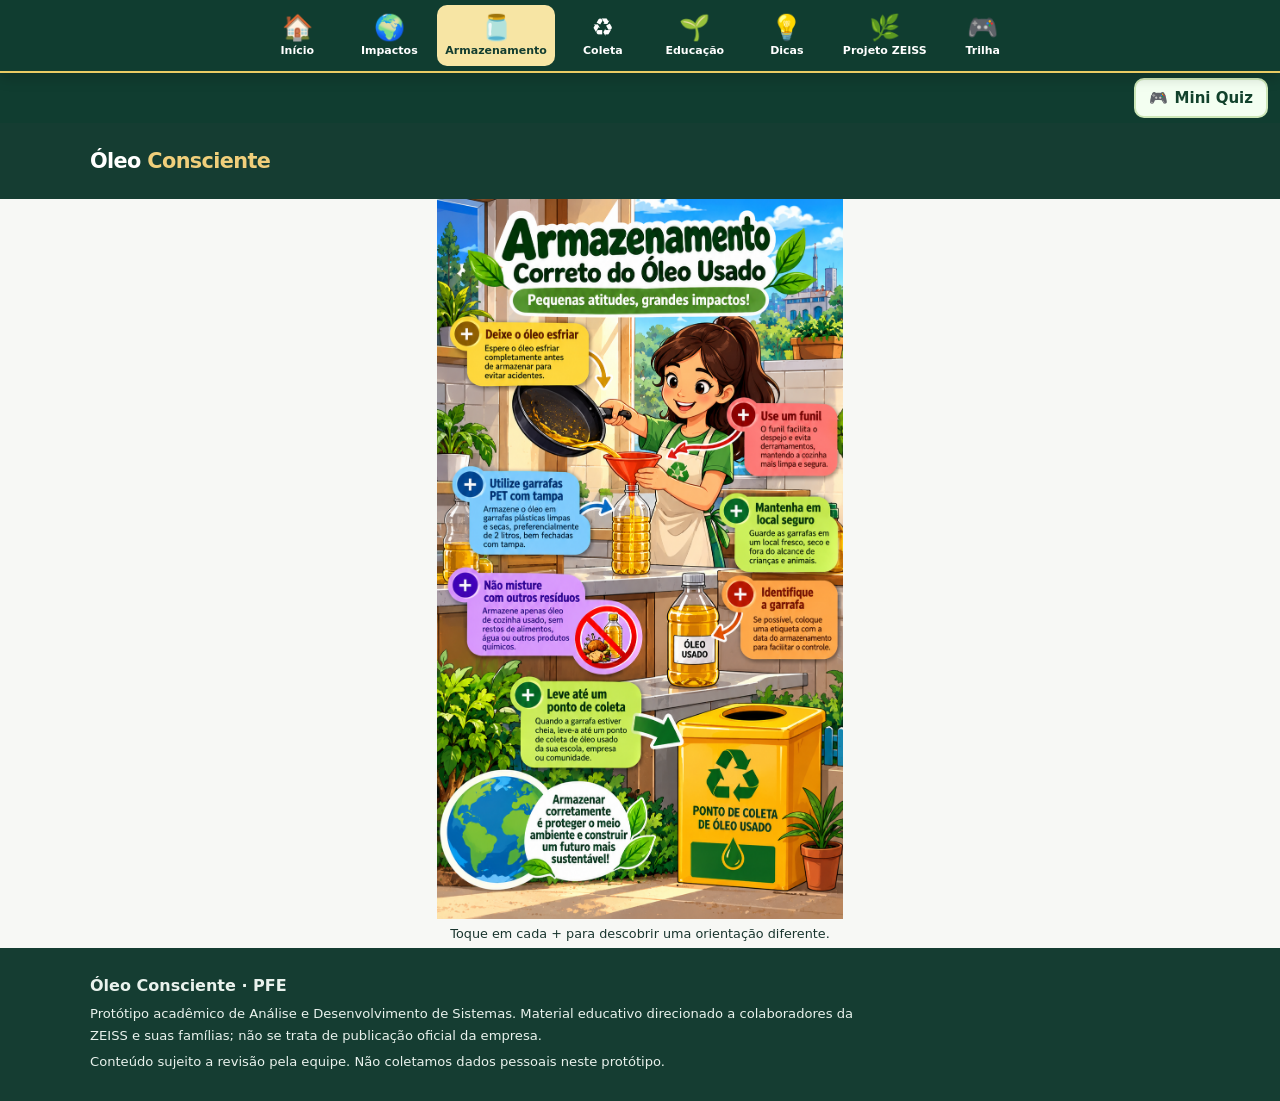
==== commit 5a70ce9d: "Corrige ilustrações ausentes de garrafa PET com tampa e identificação da garrafa" ====
--- a/armazenamento.html
+++ b/armazenamento.html
@@ -50,7 +50,7 @@
 .oc-barra a:focus-visible{outline:2px solid #ffe37c;outline-offset:-2px}
 .oc-barra a[aria-current="page"]{background:#f7e5a4;color:#133d30}
 @media(max-width:850px){.oc-barra nav{justify-content:flex-start;padding:5px 6px;gap:2px}.oc-barra a{min-width:78px;font-size:10px;padding:5px 5px}.oc-barra a .oc-icone{font-size:23px}}
-</style><style id="oc-conteudo-ampliado-v1">.oc-conteudo-ampliado{margin:15px 0 20px;padding:14px 15px;background:#eef7ee;border-left:4px solid #29815a;border-radius:10px;color:#173d30}.oc-conteudo-ampliado h3{font-size:1.03rem;line-height:1.35;margin:12px 0 5px;color:#17543a}.oc-conteudo-ampliado h3:first-child{margin-top:0}.oc-conteudo-ampliado p{line-height:1.6;margin:0 0 10px}.oc-conteudo-ampliado p:last-child{margin-bottom:0}</style><style id="oc-aprofundamento-academico-v2">.oc-aprofundamento-academico{background:#f5faf5;color:#173d30;border:1px solid #d5e8d9;border-radius:12px;padding:14px 16px;margin:14px 0;line-height:1.6}.oc-aprofundamento-academico h3{font-size:1.05rem;color:#13583d;margin:12px 0 6px}.oc-aprofundamento-academico h3:first-child{margin-top:0}.oc-aprofundamento-academico p{margin:7px 0 12px}.oc-aprofundamento-academico .oc-base-teorica{font-size:.92rem;border-top:1px solid #cce3d2;padding-top:10px}</style><style id="oc-figuras-explicativas-v1">.oc-figura-explicativa{margin:12px 0 16px;padding:8px;background:#fff;border:1px solid #dbe9df;border-radius:12px;text-align:center}.oc-figura-explicativa img{display:block;width:100%;max-height:230px;object-fit:contain;border-radius:8px}.oc-figura-explicativa figcaption{font-size:.82rem;color:#52665a;line-height:1.45;margin:7px 4px 2px}.coleta-cartao,.armazenamento-cartao{max-height:88dvh;overflow-y:auto;overscroll-behavior:contain}</style><style id="oc-dialogos-mobile-estilo-v1">dialog.armazenamento-dialogo{position:fixed!important;inset:0!important;margin:auto!important;padding:clamp(10px,3vw,18px)!important;border:0!important;max-width:100vw!important;max-height:100dvh!important;width:100%!important;height:100%!important;box-sizing:border-box!important;background:transparent!important;color:inherit!important;place-items:center!important;overflow:auto!important}dialog.armazenamento-dialogo:not([open]){display:none!important}dialog.armazenamento-dialogo[open]{display:grid!important}dialog.armazenamento-dialogo::backdrop{background:rgba(8,34,26,.88)}dialog.armazenamento-dialogo .armazenamento-cartao{width:min(94vw,500px)!important;max-height:85dvh!important;overflow-y:auto!important;overscroll-behavior:contain!important}dialog.armazenamento-dialogo .oc-fechar-form{margin:0;padding:0}dialog.armazenamento-dialogo .armazenamento-fechar,dialog.armazenamento-dialogo .armazenamento-voltar{cursor:pointer;font:inherit}dialog.armazenamento-dialogo .armazenamento-fechar:focus-visible,dialog.armazenamento-dialogo .armazenamento-voltar:focus-visible{outline:3px solid #f4bc38;outline-offset:3px}@media(max-width:480px){dialog.armazenamento-dialogo .armazenamento-cartao{width:94vw!important;max-height:86dvh!important}}</style><style id="oc-guia-pratico-css">.oc-guia-pratico{box-sizing:border-box;width:min(92%,920px);margin:24px auto 100px;padding:clamp(18px,3vw,30px);background:#f4faf5;color:#173d2d;border:1px solid #c8e0d0;border-radius:18px;line-height:1.65;overflow-wrap:anywhere}.oc-guia-pratico h2{color:#14583a;font-size:clamp(1.15rem,2.5vw,1.65rem);line-height:1.3;margin:0 0 14px}.oc-guia-pratico ol{margin:0;padding-left:1.5rem}.oc-guia-pratico li{padding:0 0 10px 4px}.oc-guia-pratico .oc-guia-nota{font-size:.9rem;color:#365a46;margin:8px 0 0}.oc-guia-pratico:target{outline:3px solid #b2d9bd;outline-offset:4px}@media(max-width:600px){.oc-guia-pratico{width:94%;margin:18px auto 100px;padding:18px}}</style><style id="oc-minijogo-css-v1">.oc-minijogo{box-sizing:border-box;width:min(92%,760px);margin:28px auto 100px;padding:clamp(18px,4vw,28px);border-radius:20px;background:#f1faf3;border:1px solid #c3ddca;color:#183b2b;line-height:1.5;overflow-wrap:anywhere}.oc-minijogo h2{font-size:clamp(1.2rem,3vw,1.65rem);margin:0 0 10px;color:#15563a}.oc-minijogo .oc-pergunta{font-weight:650;margin:12px 0}.oc-minijogo .oc-opcoes{display:grid;gap:10px}.oc-minijogo button{display:block;width:100%;box-sizing:border-box;text-align:left;padding:13px 15px;min-height:48px;border:2px solid #b7d5c1;border-radius:12px;background:white;color:#163e2b;font:inherit;cursor:pointer}.oc-minijogo button:hover{border-color:#257b4d}.oc-minijogo button:focus-visible{outline:3px solid #c38919;outline-offset:2px}.oc-minijogo button:disabled{cursor:default;opacity:.75}.oc-minijogo button[data-correta="true"]{border-color:#25804d;background:#e1f5e8;opacity:1}.oc-minijogo .oc-resultado{margin:14px 0 0;padding:12px 14px;border-radius:10px;background:#fff;border-left:4px solid #267f51}.oc-minijogo .oc-resultado[hidden]{display:none}.oc-minijogo .oc-reiniciar{margin-top:12px;width:auto;background:#175d3d;color:white;border-color:#175d3d}.oc-minijogo .oc-reiniciar[hidden]{display:none}@media(max-width:600px){.oc-minijogo{width:94%;margin:20px auto 100px;padding:16px}}</style><style id="oc-jogo-capa-v1">.oc-jogo-cabecalho{margin:0 0 14px}.oc-jogo-capa{display:block;width:min(100%,340px);height:auto;max-height:76px}.oc-jogo-titulo-acessivel{position:absolute!important;width:1px!important;height:1px!important;padding:0!important;margin:-1px!important;overflow:hidden!important;clip:rect(0,0,0,0)!important;white-space:nowrap!important;border:0!important}</style><style id="oc-quiz-unificado-v4">.oc-quiz-botao-faixa{position:relative!important;top:auto!important;display:flex;justify-content:flex-end;padding:5px 12px;background:#103d30;z-index:1000}.oc-quiz-botao-faixa button{display:inline-flex!important;align-items:center;justify-content:center;gap:7px;min-height:40px!important;padding:7px 13px!important;border:2px solid #cde7b8;border-radius:10px;background:#f3fff1;color:#12422c;font:800 15px/1.2 system-ui,sans-serif!important;cursor:pointer}.oc-quiz-botao-faixa button:focus-visible,.oc-quiz-fechar:focus-visible{outline:3px solid #ffcd44;outline-offset:2px}#oc-quiz-modal{box-sizing:border-box;position:fixed;inset:0;margin:auto;width:min(94vw,820px);max-height:92dvh;overflow:auto;border:0;border-radius:18px;padding:14px;background:#eaf8ed;color:#173d2b}#oc-quiz-modal:not([open]){display:none}#oc-quiz-modal::backdrop{background:#000b}#oc-quiz-modal .oc-quiz-fechar{display:block;margin:0 0 10px auto;padding:9px 14px;background:#175d3d;color:white;border:0;border-radius:10px;font:700 14px system-ui;cursor:pointer}#oc-quiz-modal .oc-minijogo{display:block!important;width:100%!important;margin:0!important;box-sizing:border-box!important}@media(max-width:600px){.oc-quiz-botao-faixa{padding:4px 8px}.oc-quiz-botao-faixa button{font-size:14px!important;min-height:40px!important}#oc-quiz-modal{padding:10px;max-height:95dvh}}</style><style id="armazenamento-fotos-web-v1">.armazenamento-foto-online{margin:12px 0 16px}.armazenamento-foto-online img{display:block!important;width:100%!important;max-height:245px!important;height:auto!important;object-fit:contain!important;border-radius:12px;background:#edf1ed}.armazenamento-foto-online figcaption{font-size:.8rem;line-height:1.4;color:#4b5b52;margin-top:7px}.armazenamento-foto-online a{color:#176547}dialog.armazenamento-dialogo[open]{display:grid!important;position:fixed!important;inset:0!important;width:100vw!important;max-width:none!important;height:100dvh!important;max-height:none!important;margin:0!important;padding:12px!important;border:0!important;background:#092c23dd!important;place-items:center!important;z-index:2147483647!important}dialog.armazenamento-dialogo[open] .armazenamento-cartao{display:block!important;max-height:88dvh!important;overflow:auto!important;background:#fff!important;color:#173b2f!important}dialog.armazenamento-dialogo::backdrop{background:#092c23dd!important}</style><style id="armazenamento-sem-animacao-v2">body:has(.armazenamento-novo) *,body:has(.armazenamento-novo) *::before,body:has(.armazenamento-novo) *::after{animation:none!important;transition:none!important;scroll-behavior:auto!important}dialog.armazenamento-dialogo[open]{display:grid!important;visibility:visible!important;opacity:1!important}dialog.armazenamento-dialogo[open] .armazenamento-foto-online{display:block!important;visibility:visible!important}dialog.armazenamento-dialogo[open] .armazenamento-foto-online img{display:block!important;width:100%!important;max-height:260px!important;object-fit:contain!important}</style><style id="armazenamento-informacoes-fortes-v3">.armazenamento-alerta{display:flex;align-items:flex-start;gap:12px;background:#fff0e7!important;border-left:5px solid #c44b25!important;border-radius:12px;padding:14px;margin:12px 0 18px;color:#542d1c!important}.armazenamento-alerta-emoji{font-size:2.1rem;line-height:1.1}.armazenamento-alerta strong{display:block;font-size:1.1rem}.armazenamento-alerta p{margin:6px 0 0;line-height:1.5}.armazenamento-explicacao-nova h3{font-size:1.05rem;margin:16px 0 5px;color:#164c39}.armazenamento-explicacao-nova p{margin:0 0 10px;line-height:1.65}.armazenamento-foto-online img{max-height:320px!important;object-fit:contain!important;background:#f1f4f2!important}</style><style id="armazenamento-fotos-resilientes">.armazenamento-foto-online{max-width:100%;overflow-wrap:anywhere}.armazenamento-foto-online img{display:block;width:100%;height:auto;max-height:320px;object-fit:contain}.armazenamento-erro-imagem{padding:14px;border:1px solid #c6d7cb;border-radius:10px;background:#f5f8f5;color:#244735;font-size:.9rem}.armazenamento-erro-imagem a{font-weight:700}</style><script defer>document.addEventListener('DOMContentLoaded',()=>{document.querySelectorAll('.armazenamento-foto-online img').forEach(img=>{const fail=()=>{const fig=img.closest('figure');if(!fig||fig.querySelector('.armazenamento-erro-imagem'))return;img.style.display='none';const a=fig.querySelector('figcaption a');const msg=document.createElement('p');msg.className='armazenamento-erro-imagem';msg.textContent='A fotografia não pôde ser carregada neste dispositivo. ';fig.insertBefore(msg,fig.querySelector('figcaption'))};img.addEventListener('error',fail);if(img.complete&&img.naturalWidth===0)fail()})});</script><style id="armazenamento-sem-quadrinhos-final">dialog.armazenamento-dialogo[open] .armazenamento-cartao{background:#fff!important;border:0!important;box-shadow:none!important;border-radius:0!important;padding:18px 16px!important;width:min(100%,650px)!important;max-height:94dvh!important}dialog.armazenamento-dialogo .armazenamento-resumo{background:transparent!important;border:0!important;box-shadow:none!important;padding:0!important;margin:10px 0 16px!important}dialog.armazenamento-dialogo .armazenamento-explicacao-nova,dialog.armazenamento-dialogo .armazenamento-explicacao-nova section,dialog.armazenamento-dialogo .armazenamento-explicacao-nova div{background:transparent!important;border:0!important;box-shadow:none!important;padding:0!important}dialog.armazenamento-dialogo .armazenamento-foto-online{background:transparent!important;border:0!important;box-shadow:none!important;padding:0!important}dialog.armazenamento-dialogo .armazenamento-foto-online img{max-height:42dvh!important;object-fit:contain!important;background:transparent!important}dialog.armazenamento-dialogo .armazenamento-etapa{background:transparent!important;border:0!important;padding:0!important}@media(max-width:600px){dialog.armazenamento-dialogo[open]{padding:0!important}dialog.armazenamento-dialogo[open] .armazenamento-cartao{width:100%!important;max-height:100dvh!important;min-height:100dvh!important;padding:18px 15px!important}}</style></head><body><div class="oc-barra"><nav aria-label="Navegação principal por ícones"><a href="index.html" title="Início"><span class="oc-icone" aria-hidden="true">🏠</span><span>Início</span></a><a href="impactos.html" title="Impactos"><span class="oc-icone" aria-hidden="true">🌍</span><span>Impactos</span></a><a href="armazenamento.html" aria-current="page" title="Armazenamento"><span class="oc-icone" aria-hidden="true">🫙</span><span>Armazenamento</span></a><a href="coleta.html" title="Coleta"><span class="oc-icone" aria-hidden="true">♻️</span><span>Coleta</span></a><a href="educacao.html" title="Educação"><span class="oc-icone" aria-hidden="true">🌱</span><span>Educação</span></a><a href="dicas.html" title="Dicas"><span class="oc-icone" aria-hidden="true">💡</span><span>Dicas</span></a><a href="projeto.html" title="Projeto ZEISS"><span class="oc-icone" aria-hidden="true">🌿</span><span>Projeto ZEISS</span></a><a href="trilha.html" title="Trilha"><span class="oc-icone" aria-hidden="true">🎮</span><span>Trilha</span></a></nav></div><a class="skip" href="#conteudo">Ir ao conteúdo</a><div class="oc-quiz-botao-faixa"><button type="button" id="oc-abrir-quiz" aria-haspopup="dialog" aria-controls="oc-quiz-modal" aria-label="Abrir Mini Quiz"><span aria-hidden="true">🎮</span><span>Mini Quiz</span></button></div><dialog id="oc-quiz-modal" aria-label="Mini Quiz"><form method="dialog"><button type="submit" class="oc-quiz-fechar">✕ Fechar</button></form><div id="oc-quiz-conteudo"><section class="oc-minijogo" id="oc-minijogo" aria-labelledby="oc-minijogo-titulo"><div class="oc-jogo-cabecalho"><svg class="oc-jogo-capa" viewBox="0 0 340 76" xmlns="http://www.w3.org/2000/svg" role="img" aria-label="Capa ilustrada do jogo Prepare a Garrafa"><rect x="1.5" y="1.5" width="337" height="73" rx="19" fill="#fff3d6" stroke="#23764a" stroke-width="3"/><circle cx="45" cy="38" r="29" fill="#fff" stroke="#b7ddc2" stroke-width="2"/><text x="45" y="49" text-anchor="middle" font-size="32">🫙</text><text x="88" y="44" font-size="20" font-weight="800" fill="#163e2b" font-family="Arial, sans-serif">Prepare a Garrafa</text><path d="M292 60q12-18 28-13" stroke="#48a16b" stroke-width="4" fill="none" stroke-linecap="round"/></svg><h2 id="oc-minijogo-titulo" class="oc-jogo-titulo-acessivel">Prepare a Garrafa</h2></div><p class="oc-jogo-instrucao">Três situações práticas. Escolha a melhor atitude e descubra por quê.</p><p class="oc-jogo-progresso" aria-live="polite"></p><p class="oc-pergunta"></p><div class="oc-opcoes" role="group" aria-label="Alternativas do desafio"></div><p class="oc-resultado" role="status" aria-live="polite" hidden></p><button class="oc-reiniciar" type="button" hidden>Próxima situação</button></section></div></dialog><header class="site-header"><div class="header-wrap"><a class="brand" href="index.html">Óleo <span>Consciente</span></a></div></header><main id="conteudo"><section class="subpage-hero"><div class="container"><p class="breadcrumbs"><a href="index.html">Início</a> <span aria-hidden="true">/</span> Armazenamento correto</p><p class="eyebrow">Eixo 02 · Orientação prática</p><h1>Como armazenar o óleo usado com segurança</h1><p class="lead">O armazenamento correto é o primeiro passo para que o óleo possa ser encaminhado à coleta sem causar sujeira, vazamentos ou acidentes.</p></div></section><div class="container"><section class="pfe-atividade" id="decisao-armazenamento" data-pfe-atividade aria-labelledby="decisao-armazenamento-titulo">
+</style><style id="oc-conteudo-ampliado-v1">.oc-conteudo-ampliado{margin:15px 0 20px;padding:14px 15px;background:#eef7ee;border-left:4px solid #29815a;border-radius:10px;color:#173d30}.oc-conteudo-ampliado h3{font-size:1.03rem;line-height:1.35;margin:12px 0 5px;color:#17543a}.oc-conteudo-ampliado h3:first-child{margin-top:0}.oc-conteudo-ampliado p{line-height:1.6;margin:0 0 10px}.oc-conteudo-ampliado p:last-child{margin-bottom:0}</style><style id="oc-aprofundamento-academico-v2">.oc-aprofundamento-academico{background:#f5faf5;color:#173d30;border:1px solid #d5e8d9;border-radius:12px;padding:14px 16px;margin:14px 0;line-height:1.6}.oc-aprofundamento-academico h3{font-size:1.05rem;color:#13583d;margin:12px 0 6px}.oc-aprofundamento-academico h3:first-child{margin-top:0}.oc-aprofundamento-academico p{margin:7px 0 12px}.oc-aprofundamento-academico .oc-base-teorica{font-size:.92rem;border-top:1px solid #cce3d2;padding-top:10px}</style><style id="oc-figuras-explicativas-v1">.oc-figura-explicativa{margin:12px 0 16px;padding:8px;background:#fff;border:1px solid #dbe9df;border-radius:12px;text-align:center}.oc-figura-explicativa img{display:block;width:100%;max-height:230px;object-fit:contain;border-radius:8px}.oc-figura-explicativa figcaption{font-size:.82rem;color:#52665a;line-height:1.45;margin:7px 4px 2px}.coleta-cartao,.armazenamento-cartao{max-height:88dvh;overflow-y:auto;overscroll-behavior:contain}</style><style id="oc-dialogos-mobile-estilo-v1">dialog.armazenamento-dialogo{position:fixed!important;inset:0!important;margin:auto!important;padding:clamp(10px,3vw,18px)!important;border:0!important;max-width:100vw!important;max-height:100dvh!important;width:100%!important;height:100%!important;box-sizing:border-box!important;background:transparent!important;color:inherit!important;place-items:center!important;overflow:auto!important}dialog.armazenamento-dialogo:not([open]){display:none!important}dialog.armazenamento-dialogo[open]{display:grid!important}dialog.armazenamento-dialogo::backdrop{background:rgba(8,34,26,.88)}dialog.armazenamento-dialogo .armazenamento-cartao{width:min(94vw,500px)!important;max-height:85dvh!important;overflow-y:auto!important;overscroll-behavior:contain!important}dialog.armazenamento-dialogo .oc-fechar-form{margin:0;padding:0}dialog.armazenamento-dialogo .armazenamento-fechar,dialog.armazenamento-dialogo .armazenamento-voltar{cursor:pointer;font:inherit}dialog.armazenamento-dialogo .armazenamento-fechar:focus-visible,dialog.armazenamento-dialogo .armazenamento-voltar:focus-visible{outline:3px solid #f4bc38;outline-offset:3px}@media(max-width:480px){dialog.armazenamento-dialogo .armazenamento-cartao{width:94vw!important;max-height:86dvh!important}}</style><style id="oc-guia-pratico-css">.oc-guia-pratico{box-sizing:border-box;width:min(92%,920px);margin:24px auto 100px;padding:clamp(18px,3vw,30px);background:#f4faf5;color:#173d2d;border:1px solid #c8e0d0;border-radius:18px;line-height:1.65;overflow-wrap:anywhere}.oc-guia-pratico h2{color:#14583a;font-size:clamp(1.15rem,2.5vw,1.65rem);line-height:1.3;margin:0 0 14px}.oc-guia-pratico ol{margin:0;padding-left:1.5rem}.oc-guia-pratico li{padding:0 0 10px 4px}.oc-guia-pratico .oc-guia-nota{font-size:.9rem;color:#365a46;margin:8px 0 0}.oc-guia-pratico:target{outline:3px solid #b2d9bd;outline-offset:4px}@media(max-width:600px){.oc-guia-pratico{width:94%;margin:18px auto 100px;padding:18px}}</style><style id="oc-minijogo-css-v1">.oc-minijogo{box-sizing:border-box;width:min(92%,760px);margin:28px auto 100px;padding:clamp(18px,4vw,28px);border-radius:20px;background:#f1faf3;border:1px solid #c3ddca;color:#183b2b;line-height:1.5;overflow-wrap:anywhere}.oc-minijogo h2{font-size:clamp(1.2rem,3vw,1.65rem);margin:0 0 10px;color:#15563a}.oc-minijogo .oc-pergunta{font-weight:650;margin:12px 0}.oc-minijogo .oc-opcoes{display:grid;gap:10px}.oc-minijogo button{display:block;width:100%;box-sizing:border-box;text-align:left;padding:13px 15px;min-height:48px;border:2px solid #b7d5c1;border-radius:12px;background:white;color:#163e2b;font:inherit;cursor:pointer}.oc-minijogo button:hover{border-color:#257b4d}.oc-minijogo button:focus-visible{outline:3px solid #c38919;outline-offset:2px}.oc-minijogo button:disabled{cursor:default;opacity:.75}.oc-minijogo button[data-correta="true"]{border-color:#25804d;background:#e1f5e8;opacity:1}.oc-minijogo .oc-resultado{margin:14px 0 0;padding:12px 14px;border-radius:10px;background:#fff;border-left:4px solid #267f51}.oc-minijogo .oc-resultado[hidden]{display:none}.oc-minijogo .oc-reiniciar{margin-top:12px;width:auto;background:#175d3d;color:white;border-color:#175d3d}.oc-minijogo .oc-reiniciar[hidden]{display:none}@media(max-width:600px){.oc-minijogo{width:94%;margin:20px auto 100px;padding:16px}}</style><style id="oc-jogo-capa-v1">.oc-jogo-cabecalho{margin:0 0 14px}.oc-jogo-capa{display:block;width:min(100%,340px);height:auto;max-height:76px}.oc-jogo-titulo-acessivel{position:absolute!important;width:1px!important;height:1px!important;padding:0!important;margin:-1px!important;overflow:hidden!important;clip:rect(0,0,0,0)!important;white-space:nowrap!important;border:0!important}</style><style id="oc-quiz-unificado-v4">.oc-quiz-botao-faixa{position:relative!important;top:auto!important;display:flex;justify-content:flex-end;padding:5px 12px;background:#103d30;z-index:1000}.oc-quiz-botao-faixa button{display:inline-flex!important;align-items:center;justify-content:center;gap:7px;min-height:40px!important;padding:7px 13px!important;border:2px solid #cde7b8;border-radius:10px;background:#f3fff1;color:#12422c;font:800 15px/1.2 system-ui,sans-serif!important;cursor:pointer}.oc-quiz-botao-faixa button:focus-visible,.oc-quiz-fechar:focus-visible{outline:3px solid #ffcd44;outline-offset:2px}#oc-quiz-modal{box-sizing:border-box;position:fixed;inset:0;margin:auto;width:min(94vw,820px);max-height:92dvh;overflow:auto;border:0;border-radius:18px;padding:14px;background:#eaf8ed;color:#173d2b}#oc-quiz-modal:not([open]){display:none}#oc-quiz-modal::backdrop{background:#000b}#oc-quiz-modal .oc-quiz-fechar{display:block;margin:0 0 10px auto;padding:9px 14px;background:#175d3d;color:white;border:0;border-radius:10px;font:700 14px system-ui;cursor:pointer}#oc-quiz-modal .oc-minijogo{display:block!important;width:100%!important;margin:0!important;box-sizing:border-box!important}@media(max-width:600px){.oc-quiz-botao-faixa{padding:4px 8px}.oc-quiz-botao-faixa button{font-size:14px!important;min-height:40px!important}#oc-quiz-modal{padding:10px;max-height:95dvh}}</style><style id="armazenamento-fotos-web-v1">.armazenamento-foto-online{margin:12px 0 16px}.armazenamento-foto-online img{display:block!important;width:100%!important;max-height:245px!important;height:auto!important;object-fit:contain!important;border-radius:12px;background:#edf1ed}.armazenamento-foto-online figcaption{font-size:.8rem;line-height:1.4;color:#4b5b52;margin-top:7px}.armazenamento-foto-online a{color:#176547}dialog.armazenamento-dialogo[open]{display:grid!important;position:fixed!important;inset:0!important;width:100vw!important;max-width:none!important;height:100dvh!important;max-height:none!important;margin:0!important;padding:12px!important;border:0!important;background:#092c23dd!important;place-items:center!important;z-index:2147483647!important}dialog.armazenamento-dialogo[open] .armazenamento-cartao{display:block!important;max-height:88dvh!important;overflow:auto!important;background:#fff!important;color:#173b2f!important}dialog.armazenamento-dialogo::backdrop{background:#092c23dd!important}</style><style id="armazenamento-sem-animacao-v2">body:has(.armazenamento-novo) *,body:has(.armazenamento-novo) *::before,body:has(.armazenamento-novo) *::after{animation:none!important;transition:none!important;scroll-behavior:auto!important}dialog.armazenamento-dialogo[open]{display:grid!important;visibility:visible!important;opacity:1!important}dialog.armazenamento-dialogo[open] .armazenamento-foto-online{display:block!important;visibility:visible!important}dialog.armazenamento-dialogo[open] .armazenamento-foto-online img{display:block!important;width:100%!important;max-height:260px!important;object-fit:contain!important}</style><style id="armazenamento-informacoes-fortes-v3">.armazenamento-alerta{display:flex;align-items:flex-start;gap:12px;background:#fff0e7!important;border-left:5px solid #c44b25!important;border-radius:12px;padding:14px;margin:12px 0 18px;color:#542d1c!important}.armazenamento-alerta-emoji{font-size:2.1rem;line-height:1.1}.armazenamento-alerta strong{display:block;font-size:1.1rem}.armazenamento-alerta p{margin:6px 0 0;line-height:1.5}.armazenamento-explicacao-nova h3{font-size:1.05rem;margin:16px 0 5px;color:#164c39}.armazenamento-explicacao-nova p{margin:0 0 10px;line-height:1.65}.armazenamento-foto-online img{max-height:320px!important;object-fit:contain!important;background:#f1f4f2!important}</style><style id="armazenamento-fotos-resilientes">.armazenamento-foto-online{max-width:100%;overflow-wrap:anywhere}.armazenamento-foto-online img{display:block;width:100%;height:auto;max-height:320px;object-fit:contain}.armazenamento-erro-imagem{padding:14px;border:1px solid #c6d7cb;border-radius:10px;background:#f5f8f5;color:#244735;font-size:.9rem}.armazenamento-erro-imagem a{font-weight:700}</style><script defer>document.addEventListener('DOMContentLoaded',()=>{document.querySelectorAll('.armazenamento-foto-online img').forEach(img=>{const fail=()=>{const fig=img.closest('figure');if(!fig||fig.querySelector('.armazenamento-erro-imagem'))return;img.style.display='none';const a=fig.querySelector('figcaption a');const msg=document.createElement('p');msg.className='armazenamento-erro-imagem';msg.textContent='A fotografia não pôde ser carregada neste dispositivo. ';fig.insertBefore(msg,fig.querySelector('figcaption'))};img.addEventListener('error',fail);if(img.complete&&img.naturalWidth===0)fail()})});</script><style id="armazenamento-sem-quadrinhos-final">dialog.armazenamento-dialogo[open] .armazenamento-cartao{background:#fff!important;border:0!important;box-shadow:none!important;border-radius:0!important;padding:18px 16px!important;width:min(100%,650px)!important;max-height:94dvh!important}dialog.armazenamento-dialogo .armazenamento-resumo{background:transparent!important;border:0!important;box-shadow:none!important;padding:0!important;margin:10px 0 16px!important}dialog.armazenamento-dialogo .armazenamento-explicacao-nova,dialog.armazenamento-dialogo .armazenamento-explicacao-nova section,dialog.armazenamento-dialogo .armazenamento-explicacao-nova div{background:transparent!important;border:0!important;box-shadow:none!important;padding:0!important}dialog.armazenamento-dialogo .armazenamento-foto-online{background:transparent!important;border:0!important;box-shadow:none!important;padding:0!important}dialog.armazenamento-dialogo .armazenamento-foto-online img{max-height:42dvh!important;object-fit:contain!important;background:transparent!important}dialog.armazenamento-dialogo .armazenamento-etapa{background:transparent!important;border:0!important;padding:0!important}@media(max-width:600px){dialog.armazenamento-dialogo[open]{padding:0!important}dialog.armazenamento-dialogo[open] .armazenamento-cartao{width:100%!important;max-height:100dvh!important;min-height:100dvh!important;padding:18px 15px!important}}</style><style id="armazenamento-imagens-3-6-fix">dialog.armazenamento-dialogo[open] .armazenamento-imagem-garantida,dialog.armazenamento-dialogo[open] .armazenamento-imagem-garantida svg{display:block!important;visibility:visible!important;opacity:1!important;width:100%!important;height:auto!important;max-height:300px!important}dialog.armazenamento-dialogo .armazenamento-imagem-garantida{margin:12px auto}</style></head><body><div class="oc-barra"><nav aria-label="Navegação principal por ícones"><a href="index.html" title="Início"><span class="oc-icone" aria-hidden="true">🏠</span><span>Início</span></a><a href="impactos.html" title="Impactos"><span class="oc-icone" aria-hidden="true">🌍</span><span>Impactos</span></a><a href="armazenamento.html" aria-current="page" title="Armazenamento"><span class="oc-icone" aria-hidden="true">🫙</span><span>Armazenamento</span></a><a href="coleta.html" title="Coleta"><span class="oc-icone" aria-hidden="true">♻️</span><span>Coleta</span></a><a href="educacao.html" title="Educação"><span class="oc-icone" aria-hidden="true">🌱</span><span>Educação</span></a><a href="dicas.html" title="Dicas"><span class="oc-icone" aria-hidden="true">💡</span><span>Dicas</span></a><a href="projeto.html" title="Projeto ZEISS"><span class="oc-icone" aria-hidden="true">🌿</span><span>Projeto ZEISS</span></a><a href="trilha.html" title="Trilha"><span class="oc-icone" aria-hidden="true">🎮</span><span>Trilha</span></a></nav></div><a class="skip" href="#conteudo">Ir ao conteúdo</a><div class="oc-quiz-botao-faixa"><button type="button" id="oc-abrir-quiz" aria-haspopup="dialog" aria-controls="oc-quiz-modal" aria-label="Abrir Mini Quiz"><span aria-hidden="true">🎮</span><span>Mini Quiz</span></button></div><dialog id="oc-quiz-modal" aria-label="Mini Quiz"><form method="dialog"><button type="submit" class="oc-quiz-fechar">✕ Fechar</button></form><div id="oc-quiz-conteudo"><section class="oc-minijogo" id="oc-minijogo" aria-labelledby="oc-minijogo-titulo"><div class="oc-jogo-cabecalho"><svg class="oc-jogo-capa" viewBox="0 0 340 76" xmlns="http://www.w3.org/2000/svg" role="img" aria-label="Capa ilustrada do jogo Prepare a Garrafa"><rect x="1.5" y="1.5" width="337" height="73" rx="19" fill="#fff3d6" stroke="#23764a" stroke-width="3"/><circle cx="45" cy="38" r="29" fill="#fff" stroke="#b7ddc2" stroke-width="2"/><text x="45" y="49" text-anchor="middle" font-size="32">🫙</text><text x="88" y="44" font-size="20" font-weight="800" fill="#163e2b" font-family="Arial, sans-serif">Prepare a Garrafa</text><path d="M292 60q12-18 28-13" stroke="#48a16b" stroke-width="4" fill="none" stroke-linecap="round"/></svg><h2 id="oc-minijogo-titulo" class="oc-jogo-titulo-acessivel">Prepare a Garrafa</h2></div><p class="oc-jogo-instrucao">Três situações práticas. Escolha a melhor atitude e descubra por quê.</p><p class="oc-jogo-progresso" aria-live="polite"></p><p class="oc-pergunta"></p><div class="oc-opcoes" role="group" aria-label="Alternativas do desafio"></div><p class="oc-resultado" role="status" aria-live="polite" hidden></p><button class="oc-reiniciar" type="button" hidden>Próxima situação</button></section></div></dialog><header class="site-header"><div class="header-wrap"><a class="brand" href="index.html">Óleo <span>Consciente</span></a></div></header><main id="conteudo"><section class="subpage-hero"><div class="container"><p class="breadcrumbs"><a href="index.html">Início</a> <span aria-hidden="true">/</span> Armazenamento correto</p><p class="eyebrow">Eixo 02 · Orientação prática</p><h1>Como armazenar o óleo usado com segurança</h1><p class="lead">O armazenamento correto é o primeiro passo para que o óleo possa ser encaminhado à coleta sem causar sujeira, vazamentos ou acidentes.</p></div></section><div class="container"><section class="pfe-atividade" id="decisao-armazenamento" data-pfe-atividade aria-labelledby="decisao-armazenamento-titulo">
 <span class="pfe-atividade__etiqueta">Jogo educativo · Armazenamento seguro</span>
 <h2 id="decisao-armazenamento-titulo">Qual é o primeiro cuidado antes de guardar o óleo?</h2><p>Considere uma situação doméstica: acabou de utilizar óleo na cozinha. Como começar o armazenamento?</p>
 <div class="pfe-opcoes" role="group" aria-label="Escolha uma atitude">
@@ -73,4 +73,4 @@
 </div>
 <p class="pfe-retorno" data-pfe-ordem-retorno role="status" aria-live="polite">Escolha a primeira etapa para começar.</p>
 <button type="button" class="pfe-escolha pfe-reiniciar" data-pfe-ordem-reiniciar>↻ Reiniciar jogo</button>
-</section><section class="sources"><h2>Fontes para aprofundar</h2><p>Material acadêmico em revisão, fundamentado em diretrizes de educação ambiental e gestão de resíduos.</p><ul><li><a href="https://www.planalto.gov.br/ccivil_03/leis/l9795.htm" target="_blank" rel="noopener noreferrer">Política Nacional de Educação Ambiental — Lei nº 9.795/1999</a></li><li><a href="https://www.planalto.gov.br/ccivil_03/_ato2007-2010/2010/lei/l12305.htm" target="_blank" rel="noopener noreferrer">Política Nacional de Resíduos Sólidos — Lei nº 12.305/2010</a></li><li><a href="https://brasil.un.org/pt-br/sdgs/12" target="_blank" rel="noopener noreferrer">ODS 12 — ONU</a></li></ul></section></div></main><footer class="site-footer"><div class="footer-inner"><strong>Óleo Consciente · PFE</strong><p>Protótipo acadêmico de Análise e Desenvolvimento de Sistemas. Material educativo direcionado a colaboradores da ZEISS e suas famílias; não se trata de publicação oficial da empresa.</p><p>Conteúdo sujeito a revisão pela equipe. Não coletamos dados pessoais neste protótipo.</p></div></footer><dialog class="armazenamento-dialogo" id="armazenamento-detalhe-1" aria-labelledby="armazenamento-titulo-1"><div class="armazenamento-cartao"><form method="dialog" class="oc-fechar-form"><button class="armazenamento-fechar" type="submit" aria-label="Fechar explicação">✕</button></form><p class="armazenamento-etapa">Armazenamento correto · 1 de 7</p><h2 id="armazenamento-titulo-1">Deixe o óleo esfriar</h2><p class="armazenamento-resumo"><strong>Risco de queimadura:</strong> Colocar óleo quente em plástico pode deformar a embalagem, provocar vazamentos e causar queimaduras durante a transferência.</p><figure class="armazenamento-foto-online"><img src="https://www.reciclasampa.com.br/imgs/conteudos/10_sp_tem_pontos_de_coleta_de_oleo_em_34_parques_municipais_padrao.jpg" alt="Óleo de cozinha sendo transferido de frigideira para garrafa PET, com funil" loading="lazy" decoding="async" referrerpolicy="no-referrer"><figcaption>Fotografia: Recicla Sampa. <a href="https://www.reciclasampa.com.br/artigo/sp-tem-pontos-de-coleta-de-oleo-em-34-parques-municipais" target="_blank" rel="noopener noreferrer">Fonte original</a>.</figcaption></figure><section class="armazenamento-explicacao-nova"><h3>O que acontece?</h3><p>Óleo recém-utilizado pode permanecer quente por bastante tempo, mesmo quando já não está no fogo.</p><h3>Como fazer corretamente?</h3><p>Desligue o fogo, deixe o óleo esfriar naturalmente em recipiente resistente ao calor e só então transfira. Nunca adicione água ao óleo quente.</p><h3>Como conferir se está seguro?</h3><p>O recipiente fica seguro para manusear sem calor perceptível.</p></section><form method="dialog" class="oc-voltar-form"><button class="armazenamento-voltar" type="submit">Voltar à imagem</button></form></div></dialog><dialog class="armazenamento-dialogo" id="armazenamento-detalhe-2" aria-labelledby="armazenamento-titulo-2"><div class="armazenamento-cartao"><form method="dialog" class="oc-fechar-form"><button class="armazenamento-fechar" type="submit" aria-label="Fechar explicação">✕</button></form><p class="armazenamento-etapa">Armazenamento correto · 2 de 7</p><h2 id="armazenamento-titulo-2">Use um funil</h2><p class="armazenamento-resumo"><strong>Risco de derramamento:</strong> O óleo deixa superfícies escorregadias e pode alcançar ralos antes de ser recolhido.</p><figure class="armazenamento-foto-online"><img src="https://www.limpafossaemitu.com.br/uploads/image/habitos-que-causam-entupimento-na-caixa-de-gordura-limpa-fossa-itu-desentupidora-68b1f33fb1b44.webp" alt="Pessoa despejando óleo usado por funil vermelho em garrafa PET" loading="lazy" decoding="async" referrerpolicy="no-referrer"><figcaption>Fotografia: Limpa Fossa Itu. <a href="https://www.limpafossaemitu.com.br/blog/artigo/caixa-de-gordura-como-identificar-sinais-de-entupimento-e-prevenir-problemas-em-casa" target="_blank" rel="noopener noreferrer">Fonte original</a>.</figcaption></figure><section class="armazenamento-explicacao-nova"><h3>O que acontece?</h3><p>Uma transferência sem apoio pode espalhar óleo sobre a bancada e o piso.</p><h3>Como fazer corretamente?</h3><p>Use funil limpo e seco, mantenha a garrafa apoiada numa superfície estável e transfira lentamente, sem encher até a boca.</p><h3>Como conferir se está seguro?</h3><p>Não há óleo escorrendo por fora da garrafa ou sobre a superfície.</p></section><form method="dialog" class="oc-voltar-form"><button class="armazenamento-voltar" type="submit">Voltar à imagem</button></form></div></dialog><dialog class="armazenamento-dialogo" id="armazenamento-detalhe-3" aria-labelledby="armazenamento-titulo-3"><div class="armazenamento-cartao"><form method="dialog" class="oc-fechar-form"><button class="armazenamento-fechar" type="submit" aria-label="Fechar explicação">✕</button></form><p class="armazenamento-etapa">Armazenamento correto · 3 de 7</p><h2 id="armazenamento-titulo-3">Utilize garrafas PET com tampa</h2><p class="armazenamento-resumo"><strong>Risco de vazamento:</strong> Uma garrafa que vaza suja pisos, bolsas e veículos; o resíduo pode chegar à drenagem ou ao solo.</p><figure class="armazenamento-foto-online"><img src="https://campos.rj.gov.br/app/assets/noticias/with-206048" alt="Garrafas PET com óleo de fritura usado em campanha de coleta de Campos dos Goytacazes, RJ" loading="lazy" decoding="async" referrerpolicy="no-referrer"><figcaption>Fotografia: Prefeitura de Campos dos Goytacazes. <a href="https://campos.rj.gov.br/exibirNoticia.php?id_noticia=75926" target="_blank" rel="noopener noreferrer">Fonte original</a>.</figcaption></figure><section class="armazenamento-explicacao-nova"><h3>O que acontece?</h3><p>Embalagens frágeis, sujas, rachadas ou sem tampa adequada podem falhar durante o armazenamento e o transporte.</p><h3>Como fazer corretamente?</h3><p>Escolha uma garrafa PET limpa, seca, íntegra e com tampa rosqueável que feche bem. Evite vidro, que pode quebrar.</p><h3>Como conferir se está seguro?</h3><p>A tampa fecha firmemente e a embalagem permanece seca por fora.</p></section><form method="dialog" class="oc-voltar-form"><button class="armazenamento-voltar" type="submit">Voltar à imagem</button></form></div></dialog><dialog class="armazenamento-dialogo" id="armazenamento-detalhe-4" aria-labelledby="armazenamento-titulo-4"><div class="armazenamento-cartao"><form method="dialog" class="oc-fechar-form"><button class="armazenamento-fechar" type="submit" aria-label="Fechar explicação">✕</button></form><p class="armazenamento-etapa">Armazenamento correto · 4 de 7</p><h2 id="armazenamento-titulo-4">Mantenha em local seguro</h2><p class="armazenamento-resumo"><strong>Risco de acidente doméstico:</strong> O armazenamento inadequado aumenta a chance de quedas, derramamentos e contato acidental por crianças e animais.</p><figure class="armazenamento-foto-online"><img src="https://agenciapara.com.br/midias/2021/grandes/up_ag_30521_c922a8b5-ff5b-e48f-ba1f-c49ad3ddd59a.jpg" alt="Garrafa fechada com óleo de cozinha usado em ponto de coleta no Pará" loading="lazy" decoding="async" referrerpolicy="no-referrer"><figcaption>Fotografia: Agência Pará. <a href="https://agenciapara.com.br/noticia/30521/hospital-metropolitano-em-ananindeua-instala-ponto-fixo-para-coleta-de-oleo-de-cozinha-usado" target="_blank" rel="noopener noreferrer">Fonte original</a>.</figcaption></figure><section class="armazenamento-explicacao-nova"><h3>O que acontece?</h3><p>Uma garrafa com óleo usado pode ser confundida com bebida ou alimento, principalmente quando fica em local acessível.</p><h3>Como fazer corretamente?</h3><p>Escreva ÓLEO DE COZINHA USADO em letras grandes e guarde a garrafa em pé, longe do fogão, do sol e do alcance de crianças.</p><h3>Como conferir se está seguro?</h3><p>O conteúdo está identificado e a garrafa não pode tombar facilmente.</p></section><form method="dialog" class="oc-voltar-form"><button class="armazenamento-voltar" type="submit">Voltar à imagem</button></form></div></dialog><dialog class="armazenamento-dialogo" id="armazenamento-detalhe-5" aria-labelledby="armazenamento-titulo-5"><div class="armazenamento-cartao"><form method="dialog" class="oc-fechar-form"><button class="armazenamento-fechar" type="submit" aria-label="Fechar explicação">✕</button></form><p class="armazenamento-etapa">Armazenamento correto · 5 de 7</p><h2 id="armazenamento-titulo-5">Não misture com outros resíduos</h2><p class="armazenamento-resumo"><strong>Risco de contaminar o material:</strong> Misturas podem dificultar ou inviabilizar a reciclagem e oferecer riscos a quem faz a coleta.</p><figure class="armazenamento-foto-online"><img src="https://igua.com.br/media/53/3f/a7/w.1440/h.554/q.80/fit.crop/fm.pjpg/igua-rio-reforca-com-yx8pb.jpg" alt="Óleo de cozinha usado sendo filtrado antes de destinação, em ação no Rio de Janeiro" loading="lazy" decoding="async" referrerpolicy="no-referrer"><figcaption>Fotografia: Iguá Rio. <a href="https://igua.com.br/rio-de-janeiro/noticias/igua-rio-reforca-compromisso-ambiental-por-meio-da-conscientizacao-e-parcerias-para-descarte-correto-do-oleo-de-cozinha-usado" target="_blank" rel="noopener noreferrer">Fonte original</a>.</figcaption></figure><section class="armazenamento-explicacao-nova"><h3>O que acontece?</h3><p>Misturar óleo com detergente, água, solventes, tinta ou outros resíduos muda as características do material recebido.</p><h3>Como fazer corretamente?</h3><p>Reserve um recipiente apenas para óleo de cozinha usado. Restos de alimento podem ser retirados com peneira após o resfriamento.</p><h3>Como conferir se está seguro?</h3><p>O conteúdo tem apenas óleo de cozinha usado, sem produtos de limpeza ou outros líquidos.</p></section><form method="dialog" class="oc-voltar-form"><button class="armazenamento-voltar" type="submit">Voltar à imagem</button></form></div></dialog><dialog class="armazenamento-dialogo" id="armazenamento-detalhe-6" aria-labelledby="armazenamento-titulo-6"><div class="armazenamento-cartao"><form method="dialog" class="oc-fechar-form"><button class="armazenamento-fechar" type="submit" aria-label="Fechar explicação">✕</button></form><p class="armazenamento-etapa">Armazenamento correto · 6 de 7</p><h2 id="armazenamento-titulo-6">Identifique a garrafa</h2><p class="armazenamento-resumo"><strong>Risco de confusão na coleta:</strong> A falta de informação prejudica a triagem e pode levar ao manuseio incorreto.</p><figure class="armazenamento-foto-online"><img src="https://cdn.acritica.net/upload/dn_arquivo/2022/05/img-20220428-133843.jpg" alt="Coletor identificado para óleo de cozinha usado, com orientações visíveis" loading="lazy" decoding="async" referrerpolicy="no-referrer"><figcaption>Fotografia: A Crítica de Campo Grande. <a href="https://www.acritica.net/editorias/geral/coleta-de-oleo-de-cozinha-minimiza-impacto-no-meio-ambiente/598075/" target="_blank" rel="noopener noreferrer">Fonte original</a>.</figcaption></figure><section class="armazenamento-explicacao-nova"><h3>O que acontece?</h3><p>Sem identificação, quem recebe a embalagem pode não saber se há óleo, bebida, produto químico ou outra substância.</p><h3>Como fazer corretamente?</h3><p>Use etiqueta resistente com ÓLEO USADO; se possível, registre a data de início do armazenamento e mantenha a tampa limpa.</p><h3>Como conferir se está seguro?</h3><p>Qualquer pessoa consegue reconhecer o conteúdo sem abrir a embalagem.</p></section><form method="dialog" class="oc-voltar-form"><button class="armazenamento-voltar" type="submit">Voltar à imagem</button></form></div></dialog><dialog class="armazenamento-dialogo" id="armazenamento-detalhe-7" aria-labelledby="armazenamento-titulo-7"><div class="armazenamento-cartao"><form method="dialog" class="oc-fechar-form"><button class="armazenamento-fechar" type="submit" aria-label="Fechar explicação">✕</button></form><p class="armazenamento-etapa">Armazenamento correto · 7 de 7</p><h2 id="armazenamento-titulo-7">Leve até um ponto de coleta</h2><p class="armazenamento-resumo"><strong>Risco de descarte incorreto:</strong> Despejar na pia ou no ralo pode contribuir para obstruções e problemas no esgoto. Descartar no solo ou na água também causa impactos ambientais.</p><figure class="armazenamento-foto-online"><img src="https://agenciapara.com.br/midias/2021/grandes/up_ag_30521_c922a8b5-ff5b-e48f-ba1f-c49ad3ddd59a.jpg" alt="Entrega de garrafa PET com óleo usado em coletor específico no Pará" loading="lazy" decoding="async" referrerpolicy="no-referrer"><figcaption>Fotografia: Agência Pará. <a href="https://agenciapara.com.br/noticia/30521/hospital-metropolitano-em-ananindeua-instala-ponto-fixo-para-coleta-de-oleo-de-cozinha-usado" target="_blank" rel="noopener noreferrer">Fonte original</a>.</figcaption></figure><section class="armazenamento-explicacao-nova"><h3>O que acontece?</h3><p>Guardar corretamente é só uma etapa: o óleo ainda precisa chegar a um coletor que realmente aceite esse resíduo.</p><h3>Como fazer corretamente?</h3><p>Procure ecoponto, campanha de coleta ou cooperativa que confirme receber óleo doméstico. Transporte a garrafa fechada e em pé.</p><h3>Como conferir se está seguro?</h3><p>Você confirmou endereço, horário e aceitação do óleo antes de sair.</p></section><form method="dialog" class="oc-voltar-form"><button class="armazenamento-voltar" type="submit">Voltar à imagem</button></form></div></dialog><script id="oc-dialogos-mobile-v1">(function(){const prefix="armazenamento-detalhe-";const links=[...document.querySelectorAll('a[href^="#'+prefix+'"]')];let opener=null;links.forEach(link=>link.addEventListener('click',function(e){const dialog=document.getElementById(this.getAttribute('href').slice(1));if(!dialog||typeof dialog.showModal!=='function')return;e.preventDefault();opener=this;if(!dialog.open)dialog.showModal();}));document.querySelectorAll('dialog[id^="'+prefix+'"]').forEach(dialog=>{dialog.addEventListener('close',()=>{if(opener&&document.contains(opener))opener.focus({preventScroll:true});});dialog.addEventListener('click',e=>{if(e.target===dialog)dialog.close();});});if(location.hash.startsWith('#'+prefix)){const dialog=document.getElementById(location.hash.slice(1));if(dialog&&!dialog.open&&typeof dialog.showModal==='function')dialog.showModal();}})();</script><script id="oc-minijogo-js-v1">(function(){const root=document.getElementById("oc-minijogo");if(!root)return;const data=[["Antes de transferir óleo usado, você deve...",["Esperar esfriar completamente","Colocar quente na garrafa PET","Misturar água"],0,"Óleo quente pode queimar e danificar recipientes."],["Qual embalagem é mais adequada?",["Copo sem tampa","Recipiente íntegro, seco e bem fechado","Saco plástico fino"],1,"Vedação e resistência reduzem vazamentos."],["Onde guardar até a coleta?",["Ao lado do fogão","Ao alcance de crianças","Em pé, longe de calor e de crianças"],2,"Armazenar em local seguro evita acidentes."]];let round=0,score=0;const question=root.querySelector(".oc-pergunta"),progress=root.querySelector(".oc-jogo-progresso"),options=root.querySelector(".oc-opcoes"),result=root.querySelector(".oc-resultado"),next=root.querySelector(".oc-reiniciar");function show(){const item=data[round];progress.textContent="Desafio "+(round+1)+" de "+data.length+" · Acertos: "+score;question.textContent=item[0];options.replaceChildren();item[1].forEach((label,i)=>{const b=document.createElement("button");b.type="button";b.textContent=label;b.addEventListener("click",()=>answer(i));options.appendChild(b)});result.hidden=true;result.textContent="";next.hidden=true;}function answer(i){const item=data[round],ok=i===item[2];if(ok)score++;[...options.children].forEach((b,j)=>{b.disabled=true;b.dataset.correta=String(j===item[2]);if(j===i&&!ok)b.setAttribute("aria-label",b.textContent+" — resposta incorreta")});result.hidden=false;result.textContent=(ok?"✅ Acertou! ":"💡 Boa tentativa! A resposta correta está destacada. ")+item[3];progress.textContent="Desafio "+(round+1)+" de "+data.length+" · Acertos: "+score;next.hidden=false;next.textContent=round===data.length-1?"Ver meu resultado":"Próxima situação";}next.addEventListener("click",()=>{if(round<data.length-1){round++;show();question.focus?.();}else{question.textContent="Você concluiu a missão!";progress.textContent="Resultado: "+score+" de "+data.length+" acertos";options.replaceChildren();result.hidden=false;result.textContent=score===data.length?"🏆 Excelente! Você acertou todas as situações.":"🌱 Mandou bem por participar! Revise as explicações e tente melhorar sua pontuação.";next.textContent="Jogar novamente";next.onclick=()=>{next.onclick=null;round=0;score=0;show()};}});show();})();</script><script id="oc-quiz-modal-unificado-v4">(function(){const trigger=document.getElementById("oc-abrir-quiz"),modal=document.getElementById("oc-quiz-modal");if(!trigger||!modal)return;trigger.addEventListener("click",()=>{if(!modal.open)modal.showModal()});modal.addEventListener("close",()=>trigger.focus({preventScroll:true}));modal.addEventListener("click",e=>{if(e.target===modal)modal.close()});})();</script></body></html>+</section><section class="sources"><h2>Fontes para aprofundar</h2><p>Material acadêmico em revisão, fundamentado em diretrizes de educação ambiental e gestão de resíduos.</p><ul><li><a href="https://www.planalto.gov.br/ccivil_03/leis/l9795.htm" target="_blank" rel="noopener noreferrer">Política Nacional de Educação Ambiental — Lei nº 9.795/1999</a></li><li><a href="https://www.planalto.gov.br/ccivil_03/_ato2007-2010/2010/lei/l12305.htm" target="_blank" rel="noopener noreferrer">Política Nacional de Resíduos Sólidos — Lei nº 12.305/2010</a></li><li><a href="https://brasil.un.org/pt-br/sdgs/12" target="_blank" rel="noopener noreferrer">ODS 12 — ONU</a></li></ul></section></div></main><footer class="site-footer"><div class="footer-inner"><strong>Óleo Consciente · PFE</strong><p>Protótipo acadêmico de Análise e Desenvolvimento de Sistemas. Material educativo direcionado a colaboradores da ZEISS e suas famílias; não se trata de publicação oficial da empresa.</p><p>Conteúdo sujeito a revisão pela equipe. Não coletamos dados pessoais neste protótipo.</p></div></footer><dialog class="armazenamento-dialogo" id="armazenamento-detalhe-1" aria-labelledby="armazenamento-titulo-1"><div class="armazenamento-cartao"><form method="dialog" class="oc-fechar-form"><button class="armazenamento-fechar" type="submit" aria-label="Fechar explicação">✕</button></form><p class="armazenamento-etapa">Armazenamento correto · 1 de 7</p><h2 id="armazenamento-titulo-1">Deixe o óleo esfriar</h2><p class="armazenamento-resumo"><strong>Risco de queimadura:</strong> Colocar óleo quente em plástico pode deformar a embalagem, provocar vazamentos e causar queimaduras durante a transferência.</p><figure class="armazenamento-foto-online armazenamento-ilustracao-etapa"><svg role="img" aria-label="Panela com óleo usado fora do fogo, sobre superfície estável" viewBox="0 0 520 315" xmlns="http://www.w3.org/2000/svg" style="display:block;width:100%;height:auto;max-height:300px;background:#eef8f2;border-radius:12px"><rect width="520" height="315" rx="18" fill="#eef8f2"/><rect x="84" y="178" width="330" height="22" rx="8" fill="#78958a"/><path d="M139 112h220l-20 62H159z" fill="#637d80"/><path d="M152 119h195l-13 16H165z" fill="#d8a54a"/><path d="M358 126h85" stroke="#637d80" stroke-width="18" stroke-linecap="round"/><path d="M178 77q-17-16 0-33m60 33q-17-16 0-33m60 33q-17-16 0-33" fill="none" stroke="#c9a34d" stroke-width="5" stroke-dasharray="8 9" opacity=".6"/><circle cx="424" cy="65" r="28" fill="#e3f2eb"/><path d="M424 46v20l12 9" stroke="#217b66" stroke-width="6" stroke-linecap="round" fill="none"/><text x="260" y="300" text-anchor="middle" font-size="18" font-weight="700" fill="#1c5748">Espere o óleo esfriar</text></svg><figcaption>Ilustração educativa da orientação apresentada. Fonte técnica: <a href="https://www.conexaoambiental.pr.gov.br/Pagina/Coleta-oleo-de-cozinha" target="_blank" rel="noopener noreferrer">Conexão Ambiental — Governo do Paraná</a>.</figcaption></figure><section class="armazenamento-explicacao-nova"><h3>O que acontece?</h3><p>Óleo recém-utilizado pode permanecer quente por bastante tempo, mesmo quando já não está no fogo.</p><h3>Como fazer corretamente?</h3><p>Desligue o fogo, deixe o óleo esfriar naturalmente em recipiente resistente ao calor e só então transfira. Nunca adicione água ao óleo quente.</p><h3>Como conferir se está seguro?</h3><p>O recipiente fica seguro para manusear sem calor perceptível.</p></section><form method="dialog" class="oc-voltar-form"><button class="armazenamento-voltar" type="submit">Voltar à imagem</button></form></div></dialog><dialog class="armazenamento-dialogo" id="armazenamento-detalhe-2" aria-labelledby="armazenamento-titulo-2"><div class="armazenamento-cartao"><form method="dialog" class="oc-fechar-form"><button class="armazenamento-fechar" type="submit" aria-label="Fechar explicação">✕</button></form><p class="armazenamento-etapa">Armazenamento correto · 2 de 7</p><h2 id="armazenamento-titulo-2">Use um funil</h2><p class="armazenamento-resumo"><strong>Risco de derramamento:</strong> O óleo deixa superfícies escorregadias e pode alcançar ralos antes de ser recolhido.</p><figure class="armazenamento-foto-online armazenamento-ilustracao-etapa"><svg role="img" aria-label="Óleo frio saindo da panela, passando pelo funil até uma garrafa PET" viewBox="0 0 520 315" xmlns="http://www.w3.org/2000/svg" style="display:block;width:100%;height:auto;max-height:300px;background:#eef8f2;border-radius:12px"><rect width="520" height="315" rx="18" fill="#eef8f2"/><path d="M120 63h125l-13 45H136z" fill="#71858a"/><path d="M135 68h99l-8 12h-84z" fill="#d7a047"/><path d="M232 87l30 15" stroke="#d9a147" stroke-width="10" stroke-linecap="round"/><path d="M251 112h142l-55 46h-33z" fill="#e58c3f"/><path d="M320 154v31" stroke="#e58c3f" stroke-width="13"/><rect x="277" y="181" width="88" height="97" rx="19" fill="#a7dcd4" stroke="#267b71" stroke-width="5"/><rect x="299" y="169" width="43" height="18" rx="4" fill="#a7dcd4" stroke="#267b71" stroke-width="4"/><path d="M285 227h72v38h-72z" fill="#d4a24a"/><text x="260" y="300" text-anchor="middle" font-size="18" font-weight="700" fill="#1c5748">Transfira com um funil</text></svg><figcaption>Ilustração educativa da orientação apresentada. Fonte técnica: <a href="https://www.conexaoambiental.pr.gov.br/Pagina/Coleta-oleo-de-cozinha" target="_blank" rel="noopener noreferrer">Conexão Ambiental — Governo do Paraná</a>.</figcaption></figure><section class="armazenamento-explicacao-nova"><h3>O que acontece?</h3><p>Uma transferência sem apoio pode espalhar óleo sobre a bancada e o piso.</p><h3>Como fazer corretamente?</h3><p>Use funil limpo e seco, mantenha a garrafa apoiada numa superfície estável e transfira lentamente, sem encher até a boca.</p><h3>Como conferir se está seguro?</h3><p>Não há óleo escorrendo por fora da garrafa ou sobre a superfície.</p></section><form method="dialog" class="oc-voltar-form"><button class="armazenamento-voltar" type="submit">Voltar à imagem</button></form></div></dialog><dialog class="armazenamento-dialogo" id="armazenamento-detalhe-3" aria-labelledby="armazenamento-titulo-3"><div class="armazenamento-cartao"><form method="dialog" class="oc-fechar-form"><button class="armazenamento-fechar" type="submit" aria-label="Fechar explicação">✕</button></form><p class="armazenamento-etapa">Armazenamento correto · 3 de 7</p><h2 id="armazenamento-titulo-3">Utilize garrafas PET com tampa</h2><p class="armazenamento-resumo"><strong>Risco de vazamento:</strong> Uma garrafa que vaza suja pisos, bolsas e veículos; o resíduo pode chegar à drenagem ou ao solo.</p><figure class="armazenamento-foto-online armazenamento-ilustracao-etapa"><div class="armazenamento-imagem-garantida" style="display:block!important;visibility:visible!important;min-height:190px;width:100%"><svg xmlns="http://www.w3.org/2000/svg" viewBox="0 0 520 315" role="img" aria-label="Garrafa PET com óleo de cozinha usado e tampa bem fechada"><rect width="520" height="315" rx="18" fill="#edf7f1"/><rect x="205" y="86" width="110" height="190" rx="30" fill="#b8e0d8" stroke="#267b6c" stroke-width="6"/><rect x="235" y="62" width="50" height="30" rx="6" fill="#7ab6a8" stroke="#267b6c" stroke-width="4"/><rect x="229" y="51" width="62" height="17" rx="5" fill="#dc873e"/><path d="M213 164h94v102h-94z" fill="#d5a14a"/><rect x="224" y="130" width="72" height="37" rx="5" fill="#fff6de"/><text x="260" y="154" font-size="16" text-anchor="middle" font-weight="700" fill="#285c4d">ÓLEO</text><circle cx="369" cy="107" r="34" fill="#d4eee2"/><path d="m351 108 12 12 24-28" fill="none" stroke="#208064" stroke-width="8" stroke-linecap="round"/><text x="260" y="299" font-size="18" text-anchor="middle" font-weight="700" fill="#245a49">Garrafa PET com tampa</text></svg></div><figcaption>Ilustração educativa: garrafa PET com tampa.</figcaption></figure><section class="armazenamento-explicacao-nova"><h3>O que acontece?</h3><p>Embalagens frágeis, sujas, rachadas ou sem tampa adequada podem falhar durante o armazenamento e o transporte.</p><h3>Como fazer corretamente?</h3><p>Escolha uma garrafa PET limpa, seca, íntegra e com tampa rosqueável que feche bem. Evite vidro, que pode quebrar.</p><h3>Como conferir se está seguro?</h3><p>A tampa fecha firmemente e a embalagem permanece seca por fora.</p></section><form method="dialog" class="oc-voltar-form"><button class="armazenamento-voltar" type="submit">Voltar à imagem</button></form></div></dialog><dialog class="armazenamento-dialogo" id="armazenamento-detalhe-4" aria-labelledby="armazenamento-titulo-4"><div class="armazenamento-cartao"><form method="dialog" class="oc-fechar-form"><button class="armazenamento-fechar" type="submit" aria-label="Fechar explicação">✕</button></form><p class="armazenamento-etapa">Armazenamento correto · 4 de 7</p><h2 id="armazenamento-titulo-4">Mantenha em local seguro</h2><p class="armazenamento-resumo"><strong>Risco de acidente doméstico:</strong> O armazenamento inadequado aumenta a chance de quedas, derramamentos e contato acidental por crianças e animais.</p><figure class="armazenamento-foto-online armazenamento-ilustracao-etapa"><svg role="img" aria-label="Garrafa PET fechada em prateleira alta, longe do fogão e de crianças" viewBox="0 0 520 315" xmlns="http://www.w3.org/2000/svg" style="display:block;width:100%;height:auto;max-height:300px;background:#eef8f2;border-radius:12px"><rect width="520" height="315" rx="18" fill="#eef8f2"/><rect x="90" y="221" width="350" height="20" rx="5" fill="#a57953"/><path d="M104 240v40m318-40v40" stroke="#a57953" stroke-width="11"/><rect x="220" y="90" width="85" height="131" rx="22" fill="#c2e5db" stroke="#2a8072" stroke-width="5"/><rect x="243" y="70" width="40" height="25" rx="5" fill="#77b9ad"/><rect x="239" y="63" width="48" height="12" rx="4" fill="#e48e3d"/><path d="M228 146h69v66h-69z" fill="#d3a34b"/><circle cx="388" cy="110" r="34" fill="#e1f3e9"/><path d="M370 110l12 12 24-29" stroke="#228366" stroke-width="8" fill="none" stroke-linecap="round" stroke-linejoin="round"/><text x="260" y="300" text-anchor="middle" font-size="18" font-weight="700" fill="#1c5748">Guarde em local seguro</text></svg><figcaption>Ilustração educativa da orientação apresentada. Fonte técnica: <a href="https://www.conexaoambiental.pr.gov.br/Pagina/Coleta-oleo-de-cozinha" target="_blank" rel="noopener noreferrer">Conexão Ambiental — Governo do Paraná</a>.</figcaption></figure><section class="armazenamento-explicacao-nova"><h3>O que acontece?</h3><p>Uma garrafa com óleo usado pode ser confundida com bebida ou alimento, principalmente quando fica em local acessível.</p><h3>Como fazer corretamente?</h3><p>Escreva ÓLEO DE COZINHA USADO em letras grandes e guarde a garrafa em pé, longe do fogão, do sol e do alcance de crianças.</p><h3>Como conferir se está seguro?</h3><p>O conteúdo está identificado e a garrafa não pode tombar facilmente.</p></section><form method="dialog" class="oc-voltar-form"><button class="armazenamento-voltar" type="submit">Voltar à imagem</button></form></div></dialog><dialog class="armazenamento-dialogo" id="armazenamento-detalhe-5" aria-labelledby="armazenamento-titulo-5"><div class="armazenamento-cartao"><form method="dialog" class="oc-fechar-form"><button class="armazenamento-fechar" type="submit" aria-label="Fechar explicação">✕</button></form><p class="armazenamento-etapa">Armazenamento correto · 5 de 7</p><h2 id="armazenamento-titulo-5">Não misture com outros resíduos</h2><p class="armazenamento-resumo"><strong>Risco de contaminar o material:</strong> Misturas podem dificultar ou inviabilizar a reciclagem e oferecer riscos a quem faz a coleta.</p><figure class="armazenamento-foto-online armazenamento-ilustracao-etapa"><svg role="img" aria-label="Óleo de cozinha separado de água e produtos de limpeza, sem misturas" viewBox="0 0 520 315" xmlns="http://www.w3.org/2000/svg" style="display:block;width:100%;height:auto;max-height:300px;background:#eef8f2;border-radius:12px"><rect width="520" height="315" rx="18" fill="#eef8f2"/><rect x="107" y="104" width="100" height="154" rx="20" fill="#b7dfd5" stroke="#237e70" stroke-width="5"/><rect x="130" y="80" width="55" height="27" rx="6" fill="#6baea1"/><path d="M115 177h84v71h-84z" fill="#d5a04c"/><text x="157" y="164" text-anchor="middle" font-size="18" font-weight="700" fill="#174a3e">ÓLEO</text><rect x="313" y="105" width="85" height="153" rx="15" fill="#b7dbea" stroke="#468aa8" stroke-width="5"/><rect x="334" y="81" width="43" height="26" rx="4" fill="#468aa8"/><path d="M326 184h58v57h-58z" fill="#77b6d5"/><path d="M250 95l28 140m0-140l-28 140" stroke="#d95144" stroke-width="13" stroke-linecap="round"/><text x="260" y="300" text-anchor="middle" font-size="18" font-weight="700" fill="#1c5748">Não misture resíduos</text></svg><figcaption>Ilustração educativa da orientação apresentada. Fonte técnica: <a href="https://www.conexaoambiental.pr.gov.br/Pagina/Coleta-oleo-de-cozinha" target="_blank" rel="noopener noreferrer">Conexão Ambiental — Governo do Paraná</a>.</figcaption></figure><section class="armazenamento-explicacao-nova"><h3>O que acontece?</h3><p>Misturar óleo com detergente, água, solventes, tinta ou outros resíduos muda as características do material recebido.</p><h3>Como fazer corretamente?</h3><p>Reserve um recipiente apenas para óleo de cozinha usado. Restos de alimento podem ser retirados com peneira após o resfriamento.</p><h3>Como conferir se está seguro?</h3><p>O conteúdo tem apenas óleo de cozinha usado, sem produtos de limpeza ou outros líquidos.</p></section><form method="dialog" class="oc-voltar-form"><button class="armazenamento-voltar" type="submit">Voltar à imagem</button></form></div></dialog><dialog class="armazenamento-dialogo" id="armazenamento-detalhe-6" aria-labelledby="armazenamento-titulo-6"><div class="armazenamento-cartao"><form method="dialog" class="oc-fechar-form"><button class="armazenamento-fechar" type="submit" aria-label="Fechar explicação">✕</button></form><p class="armazenamento-etapa">Armazenamento correto · 6 de 7</p><h2 id="armazenamento-titulo-6">Identifique a garrafa</h2><p class="armazenamento-resumo"><strong>Risco de confusão na coleta:</strong> A falta de informação prejudica a triagem e pode levar ao manuseio incorreto.</p><figure class="armazenamento-foto-online armazenamento-ilustracao-etapa"><div class="armazenamento-imagem-garantida" style="display:block!important;visibility:visible!important;min-height:190px;width:100%"><svg xmlns="http://www.w3.org/2000/svg" viewBox="0 0 520 315" role="img" aria-label="Garrafa PET com etiqueta ÓLEO USADO visível"><rect width="520" height="315" rx="18" fill="#edf7f1"/><rect x="202" y="87" width="116" height="188" rx="30" fill="#b8e0d8" stroke="#267b6c" stroke-width="6"/><rect x="236" y="60" width="48" height="34" rx="6" fill="#7ab6a8" stroke="#267b6c" stroke-width="4"/><rect x="229" y="50" width="62" height="16" rx="5" fill="#dc873e"/><path d="M210 187h100v79H210z" fill="#d5a14a"/><rect x="213" y="132" width="94" height="76" rx="5" fill="#fff9e9" stroke="#2c7465" stroke-width="3"/><text x="260" y="160" font-size="21" text-anchor="middle" font-weight="800" fill="#245a49">ÓLEO</text><text x="260" y="187" font-size="21" text-anchor="middle" font-weight="800" fill="#245a49">USADO</text><text x="260" y="299" font-size="18" text-anchor="middle" font-weight="700" fill="#245a49">Identifique a garrafa</text></svg></div><figcaption>Ilustração educativa: identificação da garrafa com óleo usado.</figcaption></figure><section class="armazenamento-explicacao-nova"><h3>O que acontece?</h3><p>Sem identificação, quem recebe a embalagem pode não saber se há óleo, bebida, produto químico ou outra substância.</p><h3>Como fazer corretamente?</h3><p>Use etiqueta resistente com ÓLEO USADO; se possível, registre a data de início do armazenamento e mantenha a tampa limpa.</p><h3>Como conferir se está seguro?</h3><p>Qualquer pessoa consegue reconhecer o conteúdo sem abrir a embalagem.</p></section><form method="dialog" class="oc-voltar-form"><button class="armazenamento-voltar" type="submit">Voltar à imagem</button></form></div></dialog><dialog class="armazenamento-dialogo" id="armazenamento-detalhe-7" aria-labelledby="armazenamento-titulo-7"><div class="armazenamento-cartao"><form method="dialog" class="oc-fechar-form"><button class="armazenamento-fechar" type="submit" aria-label="Fechar explicação">✕</button></form><p class="armazenamento-etapa">Armazenamento correto · 7 de 7</p><h2 id="armazenamento-titulo-7">Leve até um ponto de coleta</h2><p class="armazenamento-resumo"><strong>Risco de descarte incorreto:</strong> Despejar na pia ou no ralo pode contribuir para obstruções e problemas no esgoto. Descartar no solo ou na água também causa impactos ambientais.</p><figure class="armazenamento-foto-online armazenamento-ilustracao-etapa"><svg role="img" aria-label="Pessoa entregando garrafa fechada com óleo usado a coletor identificado" viewBox="0 0 520 315" xmlns="http://www.w3.org/2000/svg" style="display:block;width:100%;height:auto;max-height:300px;background:#eef8f2;border-radius:12px"><rect width="520" height="315" rx="18" fill="#eef8f2"/><rect x="287" y="99" width="140" height="166" rx="12" fill="#2e8a75"/><rect x="277" y="88" width="160" height="23" rx="6" fill="#1d6759"/><rect x="318" y="126" width="80" height="78" rx="6" fill="#e6f5e9"/><text x="358" y="149" text-anchor="middle" font-size="16" font-weight="700" fill="#216956">COLETA</text><text x="358" y="168" text-anchor="middle" font-size="16" font-weight="700" fill="#216956">DE ÓLEO</text><path d="M345 184l12 10 18-22" stroke="#238767" stroke-width="5" fill="none"/><circle cx="115" cy="111" r="28" fill="#e7b994"/><path d="M88 103q5-37 40-20l12 24" fill="#3c514d"/><path d="M82 250v-95q30-40 69 0v95" fill="#6b9a8c"/><path d="M148 174l79 27 46-8" fill="none" stroke="#e7b994" stroke-width="18" stroke-linecap="round"/><rect x="220" y="142" width="36" height="70" rx="10" fill="#b7e1d9" stroke="#27796e" stroke-width="3"/><rect x="229" y="130" width="18" height="14" fill="#df8c3b"/><path d="M224 175h28v31h-28z" fill="#d7a34b"/><text x="260" y="300" text-anchor="middle" font-size="18" font-weight="700" fill="#1c5748">Entregue no ponto de coleta</text></svg><figcaption>Ilustração educativa da orientação apresentada. Fonte técnica: <a href="https://www.conexaoambiental.pr.gov.br/Pagina/Coleta-oleo-de-cozinha" target="_blank" rel="noopener noreferrer">Conexão Ambiental — Governo do Paraná</a>.</figcaption></figure><section class="armazenamento-explicacao-nova"><h3>O que acontece?</h3><p>Guardar corretamente é só uma etapa: o óleo ainda precisa chegar a um coletor que realmente aceite esse resíduo.</p><h3>Como fazer corretamente?</h3><p>Procure ecoponto, campanha de coleta ou cooperativa que confirme receber óleo doméstico. Transporte a garrafa fechada e em pé.</p><h3>Como conferir se está seguro?</h3><p>Você confirmou endereço, horário e aceitação do óleo antes de sair.</p></section><form method="dialog" class="oc-voltar-form"><button class="armazenamento-voltar" type="submit">Voltar à imagem</button></form></div></dialog><script id="oc-dialogos-mobile-v1">(function(){const prefix="armazenamento-detalhe-";const links=[...document.querySelectorAll('a[href^="#'+prefix+'"]')];let opener=null;links.forEach(link=>link.addEventListener('click',function(e){const dialog=document.getElementById(this.getAttribute('href').slice(1));if(!dialog||typeof dialog.showModal!=='function')return;e.preventDefault();opener=this;if(!dialog.open)dialog.showModal();}));document.querySelectorAll('dialog[id^="'+prefix+'"]').forEach(dialog=>{dialog.addEventListener('close',()=>{if(opener&&document.contains(opener))opener.focus({preventScroll:true});});dialog.addEventListener('click',e=>{if(e.target===dialog)dialog.close();});});if(location.hash.startsWith('#'+prefix)){const dialog=document.getElementById(location.hash.slice(1));if(dialog&&!dialog.open&&typeof dialog.showModal==='function')dialog.showModal();}})();</script><script id="oc-minijogo-js-v1">(function(){const root=document.getElementById("oc-minijogo");if(!root)return;const data=[["Antes de transferir óleo usado, você deve...",["Esperar esfriar completamente","Colocar quente na garrafa PET","Misturar água"],0,"Óleo quente pode queimar e danificar recipientes."],["Qual embalagem é mais adequada?",["Copo sem tampa","Recipiente íntegro, seco e bem fechado","Saco plástico fino"],1,"Vedação e resistência reduzem vazamentos."],["Onde guardar até a coleta?",["Ao lado do fogão","Ao alcance de crianças","Em pé, longe de calor e de crianças"],2,"Armazenar em local seguro evita acidentes."]];let round=0,score=0;const question=root.querySelector(".oc-pergunta"),progress=root.querySelector(".oc-jogo-progresso"),options=root.querySelector(".oc-opcoes"),result=root.querySelector(".oc-resultado"),next=root.querySelector(".oc-reiniciar");function show(){const item=data[round];progress.textContent="Desafio "+(round+1)+" de "+data.length+" · Acertos: "+score;question.textContent=item[0];options.replaceChildren();item[1].forEach((label,i)=>{const b=document.createElement("button");b.type="button";b.textContent=label;b.addEventListener("click",()=>answer(i));options.appendChild(b)});result.hidden=true;result.textContent="";next.hidden=true;}function answer(i){const item=data[round],ok=i===item[2];if(ok)score++;[...options.children].forEach((b,j)=>{b.disabled=true;b.dataset.correta=String(j===item[2]);if(j===i&&!ok)b.setAttribute("aria-label",b.textContent+" — resposta incorreta")});result.hidden=false;result.textContent=(ok?"✅ Acertou! ":"💡 Boa tentativa! A resposta correta está destacada. ")+item[3];progress.textContent="Desafio "+(round+1)+" de "+data.length+" · Acertos: "+score;next.hidden=false;next.textContent=round===data.length-1?"Ver meu resultado":"Próxima situação";}next.addEventListener("click",()=>{if(round<data.length-1){round++;show();question.focus?.();}else{question.textContent="Você concluiu a missão!";progress.textContent="Resultado: "+score+" de "+data.length+" acertos";options.replaceChildren();result.hidden=false;result.textContent=score===data.length?"🏆 Excelente! Você acertou todas as situações.":"🌱 Mandou bem por participar! Revise as explicações e tente melhorar sua pontuação.";next.textContent="Jogar novamente";next.onclick=()=>{next.onclick=null;round=0;score=0;show()};}});show();})();</script><script id="oc-quiz-modal-unificado-v4">(function(){const trigger=document.getElementById("oc-abrir-quiz"),modal=document.getElementById("oc-quiz-modal");if(!trigger||!modal)return;trigger.addEventListener("click",()=>{if(!modal.open)modal.showModal()});modal.addEventListener("close",()=>trigger.focus({preventScroll:true}));modal.addEventListener("click",e=>{if(e.target===modal)modal.close()});})();</script></body></html>
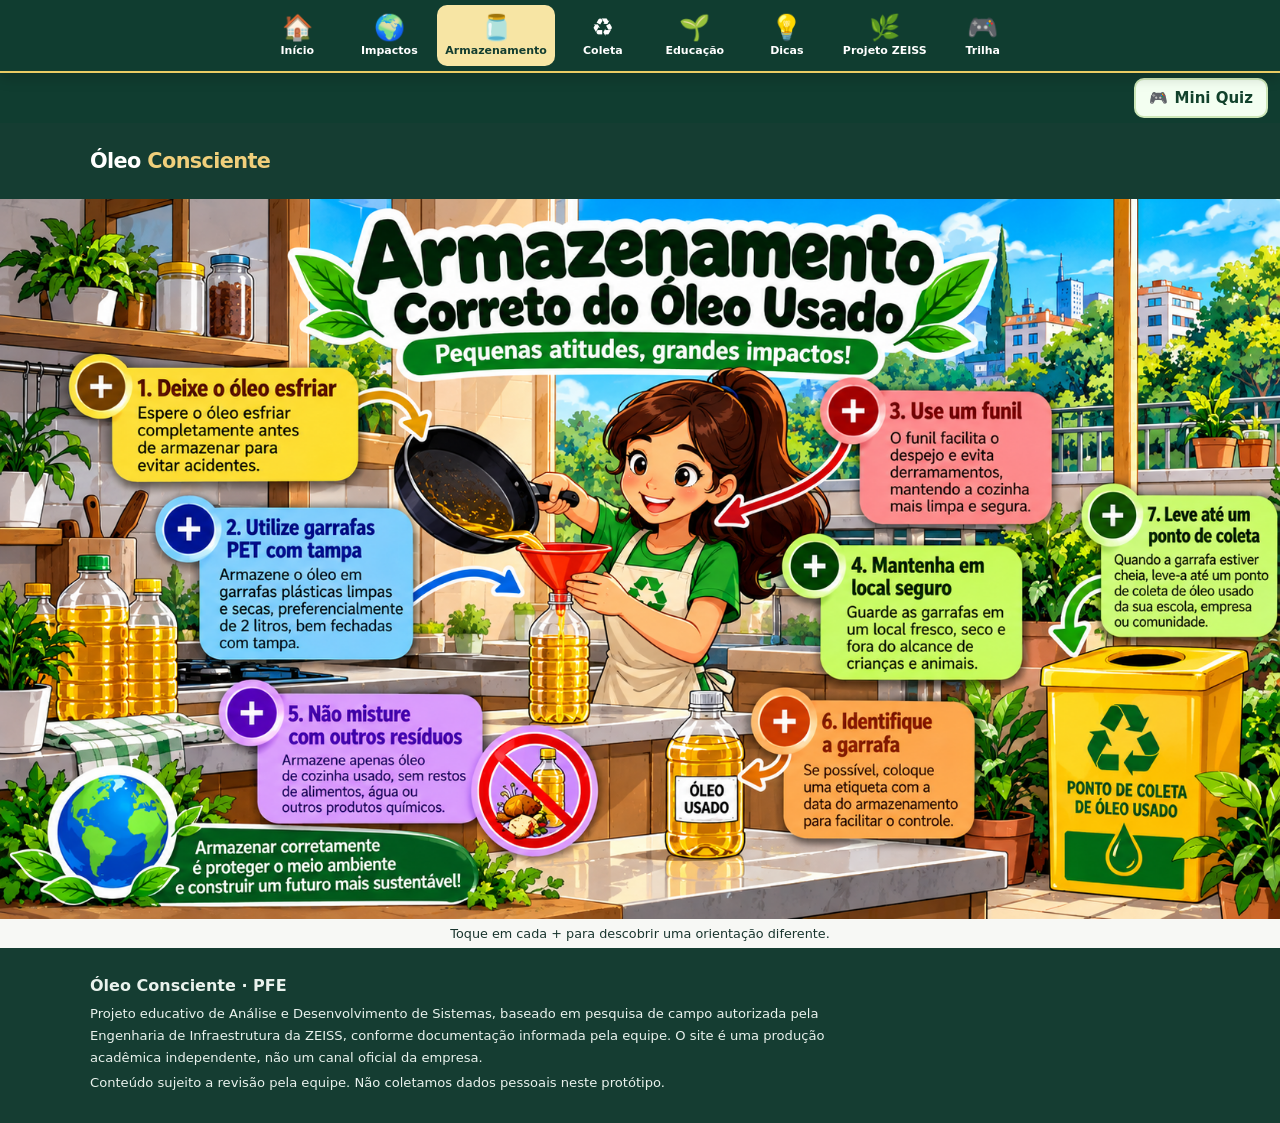
==== commit c2c6f496: "Uniformiza rodapé: pesquisa de campo autorizada e autonomia acadêmica do projeto" ====
--- a/armazenamento.html
+++ b/armazenamento.html
@@ -73,4 +73,4 @@
 </div>
 <p class="pfe-retorno" data-pfe-ordem-retorno role="status" aria-live="polite">Escolha a primeira etapa para começar.</p>
 <button type="button" class="pfe-escolha pfe-reiniciar" data-pfe-ordem-reiniciar>↻ Reiniciar jogo</button>
-</section><section class="sources"><h2>Fontes para aprofundar</h2><p>Material acadêmico em revisão, fundamentado em diretrizes de educação ambiental e gestão de resíduos.</p><ul><li><a href="https://www.planalto.gov.br/ccivil_03/leis/l9795.htm" target="_blank" rel="noopener noreferrer">Política Nacional de Educação Ambiental — Lei nº 9.795/1999</a></li><li><a href="https://www.planalto.gov.br/ccivil_03/_ato2007-2010/2010/lei/l12305.htm" target="_blank" rel="noopener noreferrer">Política Nacional de Resíduos Sólidos — Lei nº 12.305/2010</a></li><li><a href="https://brasil.un.org/pt-br/sdgs/12" target="_blank" rel="noopener noreferrer">ODS 12 — ONU</a></li></ul></section></div></main><footer class="site-footer"><div class="footer-inner"><strong>Óleo Consciente · PFE</strong><p>Protótipo acadêmico de Análise e Desenvolvimento de Sistemas. Material educativo direcionado a colaboradores da ZEISS e suas famílias; não se trata de publicação oficial da empresa.</p><p>Conteúdo sujeito a revisão pela equipe. Não coletamos dados pessoais neste protótipo.</p></div></footer><dialog class="armazenamento-dialogo" id="armazenamento-detalhe-1" aria-labelledby="armazenamento-titulo-1"><div class="armazenamento-cartao"><form method="dialog" class="oc-fechar-form"><button class="armazenamento-fechar" type="submit" aria-label="Fechar explicação">✕</button></form><p class="armazenamento-etapa">Armazenamento correto · 1 de 7</p><h2 id="armazenamento-titulo-1">Deixe o óleo esfriar</h2><p class="armazenamento-resumo"><strong>Risco de queimadura:</strong> Colocar óleo quente em plástico pode deformar a embalagem, provocar vazamentos e causar queimaduras durante a transferência.</p><figure class="armazenamento-foto-online armazenamento-ilustracao-etapa"><svg role="img" aria-label="Panela com óleo usado fora do fogo, sobre superfície estável" viewBox="0 0 520 315" xmlns="http://www.w3.org/2000/svg" style="display:block;width:100%;height:auto;max-height:300px;background:#eef8f2;border-radius:12px"><rect width="520" height="315" rx="18" fill="#eef8f2"/><rect x="84" y="178" width="330" height="22" rx="8" fill="#78958a"/><path d="M139 112h220l-20 62H159z" fill="#637d80"/><path d="M152 119h195l-13 16H165z" fill="#d8a54a"/><path d="M358 126h85" stroke="#637d80" stroke-width="18" stroke-linecap="round"/><path d="M178 77q-17-16 0-33m60 33q-17-16 0-33m60 33q-17-16 0-33" fill="none" stroke="#c9a34d" stroke-width="5" stroke-dasharray="8 9" opacity=".6"/><circle cx="424" cy="65" r="28" fill="#e3f2eb"/><path d="M424 46v20l12 9" stroke="#217b66" stroke-width="6" stroke-linecap="round" fill="none"/><text x="260" y="300" text-anchor="middle" font-size="18" font-weight="700" fill="#1c5748">Espere o óleo esfriar</text></svg><figcaption>Ilustração educativa da orientação apresentada. Fonte técnica: <a href="https://www.conexaoambiental.pr.gov.br/Pagina/Coleta-oleo-de-cozinha" target="_blank" rel="noopener noreferrer">Conexão Ambiental — Governo do Paraná</a>.</figcaption></figure><section class="armazenamento-explicacao-nova"><h3>O que acontece?</h3><p>Óleo recém-utilizado pode permanecer quente por bastante tempo, mesmo quando já não está no fogo.</p><h3>Como fazer corretamente?</h3><p>Desligue o fogo, deixe o óleo esfriar naturalmente em recipiente resistente ao calor e só então transfira. Nunca adicione água ao óleo quente.</p><h3>Como conferir se está seguro?</h3><p>O recipiente fica seguro para manusear sem calor perceptível.</p></section><form method="dialog" class="oc-voltar-form"><button class="armazenamento-voltar" type="submit">Voltar à imagem</button></form></div></dialog><dialog class="armazenamento-dialogo" id="armazenamento-detalhe-2" aria-labelledby="armazenamento-titulo-2"><div class="armazenamento-cartao"><form method="dialog" class="oc-fechar-form"><button class="armazenamento-fechar" type="submit" aria-label="Fechar explicação">✕</button></form><p class="armazenamento-etapa">Armazenamento correto · 2 de 7</p><h2 id="armazenamento-titulo-2">Use um funil</h2><p class="armazenamento-resumo"><strong>Risco de derramamento:</strong> O óleo deixa superfícies escorregadias e pode alcançar ralos antes de ser recolhido.</p><figure class="armazenamento-foto-online armazenamento-ilustracao-etapa"><svg role="img" aria-label="Óleo frio saindo da panela, passando pelo funil até uma garrafa PET" viewBox="0 0 520 315" xmlns="http://www.w3.org/2000/svg" style="display:block;width:100%;height:auto;max-height:300px;background:#eef8f2;border-radius:12px"><rect width="520" height="315" rx="18" fill="#eef8f2"/><path d="M120 63h125l-13 45H136z" fill="#71858a"/><path d="M135 68h99l-8 12h-84z" fill="#d7a047"/><path d="M232 87l30 15" stroke="#d9a147" stroke-width="10" stroke-linecap="round"/><path d="M251 112h142l-55 46h-33z" fill="#e58c3f"/><path d="M320 154v31" stroke="#e58c3f" stroke-width="13"/><rect x="277" y="181" width="88" height="97" rx="19" fill="#a7dcd4" stroke="#267b71" stroke-width="5"/><rect x="299" y="169" width="43" height="18" rx="4" fill="#a7dcd4" stroke="#267b71" stroke-width="4"/><path d="M285 227h72v38h-72z" fill="#d4a24a"/><text x="260" y="300" text-anchor="middle" font-size="18" font-weight="700" fill="#1c5748">Transfira com um funil</text></svg><figcaption>Ilustração educativa da orientação apresentada. Fonte técnica: <a href="https://www.conexaoambiental.pr.gov.br/Pagina/Coleta-oleo-de-cozinha" target="_blank" rel="noopener noreferrer">Conexão Ambiental — Governo do Paraná</a>.</figcaption></figure><section class="armazenamento-explicacao-nova"><h3>O que acontece?</h3><p>Uma transferência sem apoio pode espalhar óleo sobre a bancada e o piso.</p><h3>Como fazer corretamente?</h3><p>Use funil limpo e seco, mantenha a garrafa apoiada numa superfície estável e transfira lentamente, sem encher até a boca.</p><h3>Como conferir se está seguro?</h3><p>Não há óleo escorrendo por fora da garrafa ou sobre a superfície.</p></section><form method="dialog" class="oc-voltar-form"><button class="armazenamento-voltar" type="submit">Voltar à imagem</button></form></div></dialog><dialog class="armazenamento-dialogo" id="armazenamento-detalhe-3" aria-labelledby="armazenamento-titulo-3"><div class="armazenamento-cartao"><form method="dialog" class="oc-fechar-form"><button class="armazenamento-fechar" type="submit" aria-label="Fechar explicação">✕</button></form><p class="armazenamento-etapa">Armazenamento correto · 3 de 7</p><h2 id="armazenamento-titulo-3">Utilize garrafas PET com tampa</h2><p class="armazenamento-resumo"><strong>Risco de vazamento:</strong> Uma garrafa que vaza suja pisos, bolsas e veículos; o resíduo pode chegar à drenagem ou ao solo.</p><figure class="armazenamento-foto-online armazenamento-ilustracao-etapa"><div class="armazenamento-imagem-garantida" style="display:block!important;visibility:visible!important;min-height:190px;width:100%"><svg xmlns="http://www.w3.org/2000/svg" viewBox="0 0 520 315" role="img" aria-label="Garrafa PET com óleo de cozinha usado e tampa bem fechada"><rect width="520" height="315" rx="18" fill="#edf7f1"/><rect x="205" y="86" width="110" height="190" rx="30" fill="#b8e0d8" stroke="#267b6c" stroke-width="6"/><rect x="235" y="62" width="50" height="30" rx="6" fill="#7ab6a8" stroke="#267b6c" stroke-width="4"/><rect x="229" y="51" width="62" height="17" rx="5" fill="#dc873e"/><path d="M213 164h94v102h-94z" fill="#d5a14a"/><rect x="224" y="130" width="72" height="37" rx="5" fill="#fff6de"/><text x="260" y="154" font-size="16" text-anchor="middle" font-weight="700" fill="#285c4d">ÓLEO</text><circle cx="369" cy="107" r="34" fill="#d4eee2"/><path d="m351 108 12 12 24-28" fill="none" stroke="#208064" stroke-width="8" stroke-linecap="round"/><text x="260" y="299" font-size="18" text-anchor="middle" font-weight="700" fill="#245a49">Garrafa PET com tampa</text></svg></div><figcaption>Ilustração educativa: garrafa PET com tampa.</figcaption></figure><section class="armazenamento-explicacao-nova"><h3>O que acontece?</h3><p>Embalagens frágeis, sujas, rachadas ou sem tampa adequada podem falhar durante o armazenamento e o transporte.</p><h3>Como fazer corretamente?</h3><p>Escolha uma garrafa PET limpa, seca, íntegra e com tampa rosqueável que feche bem. Evite vidro, que pode quebrar.</p><h3>Como conferir se está seguro?</h3><p>A tampa fecha firmemente e a embalagem permanece seca por fora.</p></section><form method="dialog" class="oc-voltar-form"><button class="armazenamento-voltar" type="submit">Voltar à imagem</button></form></div></dialog><dialog class="armazenamento-dialogo" id="armazenamento-detalhe-4" aria-labelledby="armazenamento-titulo-4"><div class="armazenamento-cartao"><form method="dialog" class="oc-fechar-form"><button class="armazenamento-fechar" type="submit" aria-label="Fechar explicação">✕</button></form><p class="armazenamento-etapa">Armazenamento correto · 4 de 7</p><h2 id="armazenamento-titulo-4">Mantenha em local seguro</h2><p class="armazenamento-resumo"><strong>Risco de acidente doméstico:</strong> O armazenamento inadequado aumenta a chance de quedas, derramamentos e contato acidental por crianças e animais.</p><figure class="armazenamento-foto-online armazenamento-ilustracao-etapa"><svg role="img" aria-label="Garrafa PET fechada em prateleira alta, longe do fogão e de crianças" viewBox="0 0 520 315" xmlns="http://www.w3.org/2000/svg" style="display:block;width:100%;height:auto;max-height:300px;background:#eef8f2;border-radius:12px"><rect width="520" height="315" rx="18" fill="#eef8f2"/><rect x="90" y="221" width="350" height="20" rx="5" fill="#a57953"/><path d="M104 240v40m318-40v40" stroke="#a57953" stroke-width="11"/><rect x="220" y="90" width="85" height="131" rx="22" fill="#c2e5db" stroke="#2a8072" stroke-width="5"/><rect x="243" y="70" width="40" height="25" rx="5" fill="#77b9ad"/><rect x="239" y="63" width="48" height="12" rx="4" fill="#e48e3d"/><path d="M228 146h69v66h-69z" fill="#d3a34b"/><circle cx="388" cy="110" r="34" fill="#e1f3e9"/><path d="M370 110l12 12 24-29" stroke="#228366" stroke-width="8" fill="none" stroke-linecap="round" stroke-linejoin="round"/><text x="260" y="300" text-anchor="middle" font-size="18" font-weight="700" fill="#1c5748">Guarde em local seguro</text></svg><figcaption>Ilustração educativa da orientação apresentada. Fonte técnica: <a href="https://www.conexaoambiental.pr.gov.br/Pagina/Coleta-oleo-de-cozinha" target="_blank" rel="noopener noreferrer">Conexão Ambiental — Governo do Paraná</a>.</figcaption></figure><section class="armazenamento-explicacao-nova"><h3>O que acontece?</h3><p>Uma garrafa com óleo usado pode ser confundida com bebida ou alimento, principalmente quando fica em local acessível.</p><h3>Como fazer corretamente?</h3><p>Escreva ÓLEO DE COZINHA USADO em letras grandes e guarde a garrafa em pé, longe do fogão, do sol e do alcance de crianças.</p><h3>Como conferir se está seguro?</h3><p>O conteúdo está identificado e a garrafa não pode tombar facilmente.</p></section><form method="dialog" class="oc-voltar-form"><button class="armazenamento-voltar" type="submit">Voltar à imagem</button></form></div></dialog><dialog class="armazenamento-dialogo" id="armazenamento-detalhe-5" aria-labelledby="armazenamento-titulo-5"><div class="armazenamento-cartao"><form method="dialog" class="oc-fechar-form"><button class="armazenamento-fechar" type="submit" aria-label="Fechar explicação">✕</button></form><p class="armazenamento-etapa">Armazenamento correto · 5 de 7</p><h2 id="armazenamento-titulo-5">Não misture com outros resíduos</h2><p class="armazenamento-resumo"><strong>Risco de contaminar o material:</strong> Misturas podem dificultar ou inviabilizar a reciclagem e oferecer riscos a quem faz a coleta.</p><figure class="armazenamento-foto-online armazenamento-ilustracao-etapa"><svg role="img" aria-label="Óleo de cozinha separado de água e produtos de limpeza, sem misturas" viewBox="0 0 520 315" xmlns="http://www.w3.org/2000/svg" style="display:block;width:100%;height:auto;max-height:300px;background:#eef8f2;border-radius:12px"><rect width="520" height="315" rx="18" fill="#eef8f2"/><rect x="107" y="104" width="100" height="154" rx="20" fill="#b7dfd5" stroke="#237e70" stroke-width="5"/><rect x="130" y="80" width="55" height="27" rx="6" fill="#6baea1"/><path d="M115 177h84v71h-84z" fill="#d5a04c"/><text x="157" y="164" text-anchor="middle" font-size="18" font-weight="700" fill="#174a3e">ÓLEO</text><rect x="313" y="105" width="85" height="153" rx="15" fill="#b7dbea" stroke="#468aa8" stroke-width="5"/><rect x="334" y="81" width="43" height="26" rx="4" fill="#468aa8"/><path d="M326 184h58v57h-58z" fill="#77b6d5"/><path d="M250 95l28 140m0-140l-28 140" stroke="#d95144" stroke-width="13" stroke-linecap="round"/><text x="260" y="300" text-anchor="middle" font-size="18" font-weight="700" fill="#1c5748">Não misture resíduos</text></svg><figcaption>Ilustração educativa da orientação apresentada. Fonte técnica: <a href="https://www.conexaoambiental.pr.gov.br/Pagina/Coleta-oleo-de-cozinha" target="_blank" rel="noopener noreferrer">Conexão Ambiental — Governo do Paraná</a>.</figcaption></figure><section class="armazenamento-explicacao-nova"><h3>O que acontece?</h3><p>Misturar óleo com detergente, água, solventes, tinta ou outros resíduos muda as características do material recebido.</p><h3>Como fazer corretamente?</h3><p>Reserve um recipiente apenas para óleo de cozinha usado. Restos de alimento podem ser retirados com peneira após o resfriamento.</p><h3>Como conferir se está seguro?</h3><p>O conteúdo tem apenas óleo de cozinha usado, sem produtos de limpeza ou outros líquidos.</p></section><form method="dialog" class="oc-voltar-form"><button class="armazenamento-voltar" type="submit">Voltar à imagem</button></form></div></dialog><dialog class="armazenamento-dialogo" id="armazenamento-detalhe-6" aria-labelledby="armazenamento-titulo-6"><div class="armazenamento-cartao"><form method="dialog" class="oc-fechar-form"><button class="armazenamento-fechar" type="submit" aria-label="Fechar explicação">✕</button></form><p class="armazenamento-etapa">Armazenamento correto · 6 de 7</p><h2 id="armazenamento-titulo-6">Identifique a garrafa</h2><p class="armazenamento-resumo"><strong>Risco de confusão na coleta:</strong> A falta de informação prejudica a triagem e pode levar ao manuseio incorreto.</p><figure class="armazenamento-foto-online armazenamento-ilustracao-etapa"><div class="armazenamento-imagem-garantida" style="display:block!important;visibility:visible!important;min-height:190px;width:100%"><svg xmlns="http://www.w3.org/2000/svg" viewBox="0 0 520 315" role="img" aria-label="Garrafa PET com etiqueta ÓLEO USADO visível"><rect width="520" height="315" rx="18" fill="#edf7f1"/><rect x="202" y="87" width="116" height="188" rx="30" fill="#b8e0d8" stroke="#267b6c" stroke-width="6"/><rect x="236" y="60" width="48" height="34" rx="6" fill="#7ab6a8" stroke="#267b6c" stroke-width="4"/><rect x="229" y="50" width="62" height="16" rx="5" fill="#dc873e"/><path d="M210 187h100v79H210z" fill="#d5a14a"/><rect x="213" y="132" width="94" height="76" rx="5" fill="#fff9e9" stroke="#2c7465" stroke-width="3"/><text x="260" y="160" font-size="21" text-anchor="middle" font-weight="800" fill="#245a49">ÓLEO</text><text x="260" y="187" font-size="21" text-anchor="middle" font-weight="800" fill="#245a49">USADO</text><text x="260" y="299" font-size="18" text-anchor="middle" font-weight="700" fill="#245a49">Identifique a garrafa</text></svg></div><figcaption>Ilustração educativa: identificação da garrafa com óleo usado.</figcaption></figure><section class="armazenamento-explicacao-nova"><h3>O que acontece?</h3><p>Sem identificação, quem recebe a embalagem pode não saber se há óleo, bebida, produto químico ou outra substância.</p><h3>Como fazer corretamente?</h3><p>Use etiqueta resistente com ÓLEO USADO; se possível, registre a data de início do armazenamento e mantenha a tampa limpa.</p><h3>Como conferir se está seguro?</h3><p>Qualquer pessoa consegue reconhecer o conteúdo sem abrir a embalagem.</p></section><form method="dialog" class="oc-voltar-form"><button class="armazenamento-voltar" type="submit">Voltar à imagem</button></form></div></dialog><dialog class="armazenamento-dialogo" id="armazenamento-detalhe-7" aria-labelledby="armazenamento-titulo-7"><div class="armazenamento-cartao"><form method="dialog" class="oc-fechar-form"><button class="armazenamento-fechar" type="submit" aria-label="Fechar explicação">✕</button></form><p class="armazenamento-etapa">Armazenamento correto · 7 de 7</p><h2 id="armazenamento-titulo-7">Leve até um ponto de coleta</h2><p class="armazenamento-resumo"><strong>Risco de descarte incorreto:</strong> Despejar na pia ou no ralo pode contribuir para obstruções e problemas no esgoto. Descartar no solo ou na água também causa impactos ambientais.</p><figure class="armazenamento-foto-online armazenamento-ilustracao-etapa"><svg role="img" aria-label="Pessoa entregando garrafa fechada com óleo usado a coletor identificado" viewBox="0 0 520 315" xmlns="http://www.w3.org/2000/svg" style="display:block;width:100%;height:auto;max-height:300px;background:#eef8f2;border-radius:12px"><rect width="520" height="315" rx="18" fill="#eef8f2"/><rect x="287" y="99" width="140" height="166" rx="12" fill="#2e8a75"/><rect x="277" y="88" width="160" height="23" rx="6" fill="#1d6759"/><rect x="318" y="126" width="80" height="78" rx="6" fill="#e6f5e9"/><text x="358" y="149" text-anchor="middle" font-size="16" font-weight="700" fill="#216956">COLETA</text><text x="358" y="168" text-anchor="middle" font-size="16" font-weight="700" fill="#216956">DE ÓLEO</text><path d="M345 184l12 10 18-22" stroke="#238767" stroke-width="5" fill="none"/><circle cx="115" cy="111" r="28" fill="#e7b994"/><path d="M88 103q5-37 40-20l12 24" fill="#3c514d"/><path d="M82 250v-95q30-40 69 0v95" fill="#6b9a8c"/><path d="M148 174l79 27 46-8" fill="none" stroke="#e7b994" stroke-width="18" stroke-linecap="round"/><rect x="220" y="142" width="36" height="70" rx="10" fill="#b7e1d9" stroke="#27796e" stroke-width="3"/><rect x="229" y="130" width="18" height="14" fill="#df8c3b"/><path d="M224 175h28v31h-28z" fill="#d7a34b"/><text x="260" y="300" text-anchor="middle" font-size="18" font-weight="700" fill="#1c5748">Entregue no ponto de coleta</text></svg><figcaption>Ilustração educativa da orientação apresentada. Fonte técnica: <a href="https://www.conexaoambiental.pr.gov.br/Pagina/Coleta-oleo-de-cozinha" target="_blank" rel="noopener noreferrer">Conexão Ambiental — Governo do Paraná</a>.</figcaption></figure><section class="armazenamento-explicacao-nova"><h3>O que acontece?</h3><p>Guardar corretamente é só uma etapa: o óleo ainda precisa chegar a um coletor que realmente aceite esse resíduo.</p><h3>Como fazer corretamente?</h3><p>Procure ecoponto, campanha de coleta ou cooperativa que confirme receber óleo doméstico. Transporte a garrafa fechada e em pé.</p><h3>Como conferir se está seguro?</h3><p>Você confirmou endereço, horário e aceitação do óleo antes de sair.</p></section><form method="dialog" class="oc-voltar-form"><button class="armazenamento-voltar" type="submit">Voltar à imagem</button></form></div></dialog><script id="oc-dialogos-mobile-v1">(function(){const prefix="armazenamento-detalhe-";const links=[...document.querySelectorAll('a[href^="#'+prefix+'"]')];let opener=null;links.forEach(link=>link.addEventListener('click',function(e){const dialog=document.getElementById(this.getAttribute('href').slice(1));if(!dialog||typeof dialog.showModal!=='function')return;e.preventDefault();opener=this;if(!dialog.open)dialog.showModal();}));document.querySelectorAll('dialog[id^="'+prefix+'"]').forEach(dialog=>{dialog.addEventListener('close',()=>{if(opener&&document.contains(opener))opener.focus({preventScroll:true});});dialog.addEventListener('click',e=>{if(e.target===dialog)dialog.close();});});if(location.hash.startsWith('#'+prefix)){const dialog=document.getElementById(location.hash.slice(1));if(dialog&&!dialog.open&&typeof dialog.showModal==='function')dialog.showModal();}})();</script><script id="oc-minijogo-js-v1">(function(){const root=document.getElementById("oc-minijogo");if(!root)return;const data=[["Antes de transferir óleo usado, você deve...",["Esperar esfriar completamente","Colocar quente na garrafa PET","Misturar água"],0,"Óleo quente pode queimar e danificar recipientes."],["Qual embalagem é mais adequada?",["Copo sem tampa","Recipiente íntegro, seco e bem fechado","Saco plástico fino"],1,"Vedação e resistência reduzem vazamentos."],["Onde guardar até a coleta?",["Ao lado do fogão","Ao alcance de crianças","Em pé, longe de calor e de crianças"],2,"Armazenar em local seguro evita acidentes."]];let round=0,score=0;const question=root.querySelector(".oc-pergunta"),progress=root.querySelector(".oc-jogo-progresso"),options=root.querySelector(".oc-opcoes"),result=root.querySelector(".oc-resultado"),next=root.querySelector(".oc-reiniciar");function show(){const item=data[round];progress.textContent="Desafio "+(round+1)+" de "+data.length+" · Acertos: "+score;question.textContent=item[0];options.replaceChildren();item[1].forEach((label,i)=>{const b=document.createElement("button");b.type="button";b.textContent=label;b.addEventListener("click",()=>answer(i));options.appendChild(b)});result.hidden=true;result.textContent="";next.hidden=true;}function answer(i){const item=data[round],ok=i===item[2];if(ok)score++;[...options.children].forEach((b,j)=>{b.disabled=true;b.dataset.correta=String(j===item[2]);if(j===i&&!ok)b.setAttribute("aria-label",b.textContent+" — resposta incorreta")});result.hidden=false;result.textContent=(ok?"✅ Acertou! ":"💡 Boa tentativa! A resposta correta está destacada. ")+item[3];progress.textContent="Desafio "+(round+1)+" de "+data.length+" · Acertos: "+score;next.hidden=false;next.textContent=round===data.length-1?"Ver meu resultado":"Próxima situação";}next.addEventListener("click",()=>{if(round<data.length-1){round++;show();question.focus?.();}else{question.textContent="Você concluiu a missão!";progress.textContent="Resultado: "+score+" de "+data.length+" acertos";options.replaceChildren();result.hidden=false;result.textContent=score===data.length?"🏆 Excelente! Você acertou todas as situações.":"🌱 Mandou bem por participar! Revise as explicações e tente melhorar sua pontuação.";next.textContent="Jogar novamente";next.onclick=()=>{next.onclick=null;round=0;score=0;show()};}});show();})();</script><script id="oc-quiz-modal-unificado-v4">(function(){const trigger=document.getElementById("oc-abrir-quiz"),modal=document.getElementById("oc-quiz-modal");if(!trigger||!modal)return;trigger.addEventListener("click",()=>{if(!modal.open)modal.showModal()});modal.addEventListener("close",()=>trigger.focus({preventScroll:true}));modal.addEventListener("click",e=>{if(e.target===modal)modal.close()});})();</script></body></html>+</section><section class="sources"><h2>Fontes para aprofundar</h2><p>Material acadêmico em revisão, fundamentado em diretrizes de educação ambiental e gestão de resíduos.</p><ul><li><a href="https://www.planalto.gov.br/ccivil_03/leis/l9795.htm" target="_blank" rel="noopener noreferrer">Política Nacional de Educação Ambiental — Lei nº 9.795/1999</a></li><li><a href="https://www.planalto.gov.br/ccivil_03/_ato2007-2010/2010/lei/l12305.htm" target="_blank" rel="noopener noreferrer">Política Nacional de Resíduos Sólidos — Lei nº 12.305/2010</a></li><li><a href="https://brasil.un.org/pt-br/sdgs/12" target="_blank" rel="noopener noreferrer">ODS 12 — ONU</a></li></ul></section></div></main><footer class="site-footer"><div class="footer-inner"><strong>Óleo Consciente · PFE</strong><p>Projeto educativo de Análise e Desenvolvimento de Sistemas, baseado em pesquisa de campo autorizada pela Engenharia de Infraestrutura da ZEISS, conforme documentação informada pela equipe. O site é uma produção acadêmica independente, não um canal oficial da empresa.</p><p>Conteúdo sujeito a revisão pela equipe. Não coletamos dados pessoais neste protótipo.</p></div></footer><dialog class="armazenamento-dialogo" id="armazenamento-detalhe-1" aria-labelledby="armazenamento-titulo-1"><div class="armazenamento-cartao"><form method="dialog" class="oc-fechar-form"><button class="armazenamento-fechar" type="submit" aria-label="Fechar explicação">✕</button></form><p class="armazenamento-etapa">Armazenamento correto · 1 de 7</p><h2 id="armazenamento-titulo-1">Deixe o óleo esfriar</h2><p class="armazenamento-resumo"><strong>Risco de queimadura:</strong> Colocar óleo quente em plástico pode deformar a embalagem, provocar vazamentos e causar queimaduras durante a transferência.</p><figure class="armazenamento-foto-online armazenamento-ilustracao-etapa"><svg role="img" aria-label="Panela com óleo usado fora do fogo, sobre superfície estável" viewBox="0 0 520 315" xmlns="http://www.w3.org/2000/svg" style="display:block;width:100%;height:auto;max-height:300px;background:#eef8f2;border-radius:12px"><rect width="520" height="315" rx="18" fill="#eef8f2"/><rect x="84" y="178" width="330" height="22" rx="8" fill="#78958a"/><path d="M139 112h220l-20 62H159z" fill="#637d80"/><path d="M152 119h195l-13 16H165z" fill="#d8a54a"/><path d="M358 126h85" stroke="#637d80" stroke-width="18" stroke-linecap="round"/><path d="M178 77q-17-16 0-33m60 33q-17-16 0-33m60 33q-17-16 0-33" fill="none" stroke="#c9a34d" stroke-width="5" stroke-dasharray="8 9" opacity=".6"/><circle cx="424" cy="65" r="28" fill="#e3f2eb"/><path d="M424 46v20l12 9" stroke="#217b66" stroke-width="6" stroke-linecap="round" fill="none"/><text x="260" y="300" text-anchor="middle" font-size="18" font-weight="700" fill="#1c5748">Espere o óleo esfriar</text></svg><figcaption>Ilustração educativa da orientação apresentada. Fonte técnica: <a href="https://www.conexaoambiental.pr.gov.br/Pagina/Coleta-oleo-de-cozinha" target="_blank" rel="noopener noreferrer">Conexão Ambiental — Governo do Paraná</a>.</figcaption></figure><section class="armazenamento-explicacao-nova"><h3>O que acontece?</h3><p>Óleo recém-utilizado pode permanecer quente por bastante tempo, mesmo quando já não está no fogo.</p><h3>Como fazer corretamente?</h3><p>Desligue o fogo, deixe o óleo esfriar naturalmente em recipiente resistente ao calor e só então transfira. Nunca adicione água ao óleo quente.</p><h3>Como conferir se está seguro?</h3><p>O recipiente fica seguro para manusear sem calor perceptível.</p></section><form method="dialog" class="oc-voltar-form"><button class="armazenamento-voltar" type="submit">Voltar à imagem</button></form></div></dialog><dialog class="armazenamento-dialogo" id="armazenamento-detalhe-2" aria-labelledby="armazenamento-titulo-2"><div class="armazenamento-cartao"><form method="dialog" class="oc-fechar-form"><button class="armazenamento-fechar" type="submit" aria-label="Fechar explicação">✕</button></form><p class="armazenamento-etapa">Armazenamento correto · 2 de 7</p><h2 id="armazenamento-titulo-2">Use um funil</h2><p class="armazenamento-resumo"><strong>Risco de derramamento:</strong> O óleo deixa superfícies escorregadias e pode alcançar ralos antes de ser recolhido.</p><figure class="armazenamento-foto-online armazenamento-ilustracao-etapa"><svg role="img" aria-label="Óleo frio saindo da panela, passando pelo funil até uma garrafa PET" viewBox="0 0 520 315" xmlns="http://www.w3.org/2000/svg" style="display:block;width:100%;height:auto;max-height:300px;background:#eef8f2;border-radius:12px"><rect width="520" height="315" rx="18" fill="#eef8f2"/><path d="M120 63h125l-13 45H136z" fill="#71858a"/><path d="M135 68h99l-8 12h-84z" fill="#d7a047"/><path d="M232 87l30 15" stroke="#d9a147" stroke-width="10" stroke-linecap="round"/><path d="M251 112h142l-55 46h-33z" fill="#e58c3f"/><path d="M320 154v31" stroke="#e58c3f" stroke-width="13"/><rect x="277" y="181" width="88" height="97" rx="19" fill="#a7dcd4" stroke="#267b71" stroke-width="5"/><rect x="299" y="169" width="43" height="18" rx="4" fill="#a7dcd4" stroke="#267b71" stroke-width="4"/><path d="M285 227h72v38h-72z" fill="#d4a24a"/><text x="260" y="300" text-anchor="middle" font-size="18" font-weight="700" fill="#1c5748">Transfira com um funil</text></svg><figcaption>Ilustração educativa da orientação apresentada. Fonte técnica: <a href="https://www.conexaoambiental.pr.gov.br/Pagina/Coleta-oleo-de-cozinha" target="_blank" rel="noopener noreferrer">Conexão Ambiental — Governo do Paraná</a>.</figcaption></figure><section class="armazenamento-explicacao-nova"><h3>O que acontece?</h3><p>Uma transferência sem apoio pode espalhar óleo sobre a bancada e o piso.</p><h3>Como fazer corretamente?</h3><p>Use funil limpo e seco, mantenha a garrafa apoiada numa superfície estável e transfira lentamente, sem encher até a boca.</p><h3>Como conferir se está seguro?</h3><p>Não há óleo escorrendo por fora da garrafa ou sobre a superfície.</p></section><form method="dialog" class="oc-voltar-form"><button class="armazenamento-voltar" type="submit">Voltar à imagem</button></form></div></dialog><dialog class="armazenamento-dialogo" id="armazenamento-detalhe-3" aria-labelledby="armazenamento-titulo-3"><div class="armazenamento-cartao"><form method="dialog" class="oc-fechar-form"><button class="armazenamento-fechar" type="submit" aria-label="Fechar explicação">✕</button></form><p class="armazenamento-etapa">Armazenamento correto · 3 de 7</p><h2 id="armazenamento-titulo-3">Utilize garrafas PET com tampa</h2><p class="armazenamento-resumo"><strong>Risco de vazamento:</strong> Uma garrafa que vaza suja pisos, bolsas e veículos; o resíduo pode chegar à drenagem ou ao solo.</p><figure class="armazenamento-foto-online armazenamento-ilustracao-etapa"><div class="armazenamento-imagem-garantida" style="display:block!important;visibility:visible!important;min-height:190px;width:100%"><svg xmlns="http://www.w3.org/2000/svg" viewBox="0 0 520 315" role="img" aria-label="Garrafa PET com óleo de cozinha usado e tampa bem fechada"><rect width="520" height="315" rx="18" fill="#edf7f1"/><rect x="205" y="86" width="110" height="190" rx="30" fill="#b8e0d8" stroke="#267b6c" stroke-width="6"/><rect x="235" y="62" width="50" height="30" rx="6" fill="#7ab6a8" stroke="#267b6c" stroke-width="4"/><rect x="229" y="51" width="62" height="17" rx="5" fill="#dc873e"/><path d="M213 164h94v102h-94z" fill="#d5a14a"/><rect x="224" y="130" width="72" height="37" rx="5" fill="#fff6de"/><text x="260" y="154" font-size="16" text-anchor="middle" font-weight="700" fill="#285c4d">ÓLEO</text><circle cx="369" cy="107" r="34" fill="#d4eee2"/><path d="m351 108 12 12 24-28" fill="none" stroke="#208064" stroke-width="8" stroke-linecap="round"/><text x="260" y="299" font-size="18" text-anchor="middle" font-weight="700" fill="#245a49">Garrafa PET com tampa</text></svg></div><figcaption>Ilustração educativa: garrafa PET com tampa.</figcaption></figure><section class="armazenamento-explicacao-nova"><h3>O que acontece?</h3><p>Embalagens frágeis, sujas, rachadas ou sem tampa adequada podem falhar durante o armazenamento e o transporte.</p><h3>Como fazer corretamente?</h3><p>Escolha uma garrafa PET limpa, seca, íntegra e com tampa rosqueável que feche bem. Evite vidro, que pode quebrar.</p><h3>Como conferir se está seguro?</h3><p>A tampa fecha firmemente e a embalagem permanece seca por fora.</p></section><form method="dialog" class="oc-voltar-form"><button class="armazenamento-voltar" type="submit">Voltar à imagem</button></form></div></dialog><dialog class="armazenamento-dialogo" id="armazenamento-detalhe-4" aria-labelledby="armazenamento-titulo-4"><div class="armazenamento-cartao"><form method="dialog" class="oc-fechar-form"><button class="armazenamento-fechar" type="submit" aria-label="Fechar explicação">✕</button></form><p class="armazenamento-etapa">Armazenamento correto · 4 de 7</p><h2 id="armazenamento-titulo-4">Mantenha em local seguro</h2><p class="armazenamento-resumo"><strong>Risco de acidente doméstico:</strong> O armazenamento inadequado aumenta a chance de quedas, derramamentos e contato acidental por crianças e animais.</p><figure class="armazenamento-foto-online armazenamento-ilustracao-etapa"><svg role="img" aria-label="Garrafa PET fechada em prateleira alta, longe do fogão e de crianças" viewBox="0 0 520 315" xmlns="http://www.w3.org/2000/svg" style="display:block;width:100%;height:auto;max-height:300px;background:#eef8f2;border-radius:12px"><rect width="520" height="315" rx="18" fill="#eef8f2"/><rect x="90" y="221" width="350" height="20" rx="5" fill="#a57953"/><path d="M104 240v40m318-40v40" stroke="#a57953" stroke-width="11"/><rect x="220" y="90" width="85" height="131" rx="22" fill="#c2e5db" stroke="#2a8072" stroke-width="5"/><rect x="243" y="70" width="40" height="25" rx="5" fill="#77b9ad"/><rect x="239" y="63" width="48" height="12" rx="4" fill="#e48e3d"/><path d="M228 146h69v66h-69z" fill="#d3a34b"/><circle cx="388" cy="110" r="34" fill="#e1f3e9"/><path d="M370 110l12 12 24-29" stroke="#228366" stroke-width="8" fill="none" stroke-linecap="round" stroke-linejoin="round"/><text x="260" y="300" text-anchor="middle" font-size="18" font-weight="700" fill="#1c5748">Guarde em local seguro</text></svg><figcaption>Ilustração educativa da orientação apresentada. Fonte técnica: <a href="https://www.conexaoambiental.pr.gov.br/Pagina/Coleta-oleo-de-cozinha" target="_blank" rel="noopener noreferrer">Conexão Ambiental — Governo do Paraná</a>.</figcaption></figure><section class="armazenamento-explicacao-nova"><h3>O que acontece?</h3><p>Uma garrafa com óleo usado pode ser confundida com bebida ou alimento, principalmente quando fica em local acessível.</p><h3>Como fazer corretamente?</h3><p>Escreva ÓLEO DE COZINHA USADO em letras grandes e guarde a garrafa em pé, longe do fogão, do sol e do alcance de crianças.</p><h3>Como conferir se está seguro?</h3><p>O conteúdo está identificado e a garrafa não pode tombar facilmente.</p></section><form method="dialog" class="oc-voltar-form"><button class="armazenamento-voltar" type="submit">Voltar à imagem</button></form></div></dialog><dialog class="armazenamento-dialogo" id="armazenamento-detalhe-5" aria-labelledby="armazenamento-titulo-5"><div class="armazenamento-cartao"><form method="dialog" class="oc-fechar-form"><button class="armazenamento-fechar" type="submit" aria-label="Fechar explicação">✕</button></form><p class="armazenamento-etapa">Armazenamento correto · 5 de 7</p><h2 id="armazenamento-titulo-5">Não misture com outros resíduos</h2><p class="armazenamento-resumo"><strong>Risco de contaminar o material:</strong> Misturas podem dificultar ou inviabilizar a reciclagem e oferecer riscos a quem faz a coleta.</p><figure class="armazenamento-foto-online armazenamento-ilustracao-etapa"><svg role="img" aria-label="Óleo de cozinha separado de água e produtos de limpeza, sem misturas" viewBox="0 0 520 315" xmlns="http://www.w3.org/2000/svg" style="display:block;width:100%;height:auto;max-height:300px;background:#eef8f2;border-radius:12px"><rect width="520" height="315" rx="18" fill="#eef8f2"/><rect x="107" y="104" width="100" height="154" rx="20" fill="#b7dfd5" stroke="#237e70" stroke-width="5"/><rect x="130" y="80" width="55" height="27" rx="6" fill="#6baea1"/><path d="M115 177h84v71h-84z" fill="#d5a04c"/><text x="157" y="164" text-anchor="middle" font-size="18" font-weight="700" fill="#174a3e">ÓLEO</text><rect x="313" y="105" width="85" height="153" rx="15" fill="#b7dbea" stroke="#468aa8" stroke-width="5"/><rect x="334" y="81" width="43" height="26" rx="4" fill="#468aa8"/><path d="M326 184h58v57h-58z" fill="#77b6d5"/><path d="M250 95l28 140m0-140l-28 140" stroke="#d95144" stroke-width="13" stroke-linecap="round"/><text x="260" y="300" text-anchor="middle" font-size="18" font-weight="700" fill="#1c5748">Não misture resíduos</text></svg><figcaption>Ilustração educativa da orientação apresentada. Fonte técnica: <a href="https://www.conexaoambiental.pr.gov.br/Pagina/Coleta-oleo-de-cozinha" target="_blank" rel="noopener noreferrer">Conexão Ambiental — Governo do Paraná</a>.</figcaption></figure><section class="armazenamento-explicacao-nova"><h3>O que acontece?</h3><p>Misturar óleo com detergente, água, solventes, tinta ou outros resíduos muda as características do material recebido.</p><h3>Como fazer corretamente?</h3><p>Reserve um recipiente apenas para óleo de cozinha usado. Restos de alimento podem ser retirados com peneira após o resfriamento.</p><h3>Como conferir se está seguro?</h3><p>O conteúdo tem apenas óleo de cozinha usado, sem produtos de limpeza ou outros líquidos.</p></section><form method="dialog" class="oc-voltar-form"><button class="armazenamento-voltar" type="submit">Voltar à imagem</button></form></div></dialog><dialog class="armazenamento-dialogo" id="armazenamento-detalhe-6" aria-labelledby="armazenamento-titulo-6"><div class="armazenamento-cartao"><form method="dialog" class="oc-fechar-form"><button class="armazenamento-fechar" type="submit" aria-label="Fechar explicação">✕</button></form><p class="armazenamento-etapa">Armazenamento correto · 6 de 7</p><h2 id="armazenamento-titulo-6">Identifique a garrafa</h2><p class="armazenamento-resumo"><strong>Risco de confusão na coleta:</strong> A falta de informação prejudica a triagem e pode levar ao manuseio incorreto.</p><figure class="armazenamento-foto-online armazenamento-ilustracao-etapa"><div class="armazenamento-imagem-garantida" style="display:block!important;visibility:visible!important;min-height:190px;width:100%"><svg xmlns="http://www.w3.org/2000/svg" viewBox="0 0 520 315" role="img" aria-label="Garrafa PET com etiqueta ÓLEO USADO visível"><rect width="520" height="315" rx="18" fill="#edf7f1"/><rect x="202" y="87" width="116" height="188" rx="30" fill="#b8e0d8" stroke="#267b6c" stroke-width="6"/><rect x="236" y="60" width="48" height="34" rx="6" fill="#7ab6a8" stroke="#267b6c" stroke-width="4"/><rect x="229" y="50" width="62" height="16" rx="5" fill="#dc873e"/><path d="M210 187h100v79H210z" fill="#d5a14a"/><rect x="213" y="132" width="94" height="76" rx="5" fill="#fff9e9" stroke="#2c7465" stroke-width="3"/><text x="260" y="160" font-size="21" text-anchor="middle" font-weight="800" fill="#245a49">ÓLEO</text><text x="260" y="187" font-size="21" text-anchor="middle" font-weight="800" fill="#245a49">USADO</text><text x="260" y="299" font-size="18" text-anchor="middle" font-weight="700" fill="#245a49">Identifique a garrafa</text></svg></div><figcaption>Ilustração educativa: identificação da garrafa com óleo usado.</figcaption></figure><section class="armazenamento-explicacao-nova"><h3>O que acontece?</h3><p>Sem identificação, quem recebe a embalagem pode não saber se há óleo, bebida, produto químico ou outra substância.</p><h3>Como fazer corretamente?</h3><p>Use etiqueta resistente com ÓLEO USADO; se possível, registre a data de início do armazenamento e mantenha a tampa limpa.</p><h3>Como conferir se está seguro?</h3><p>Qualquer pessoa consegue reconhecer o conteúdo sem abrir a embalagem.</p></section><form method="dialog" class="oc-voltar-form"><button class="armazenamento-voltar" type="submit">Voltar à imagem</button></form></div></dialog><dialog class="armazenamento-dialogo" id="armazenamento-detalhe-7" aria-labelledby="armazenamento-titulo-7"><div class="armazenamento-cartao"><form method="dialog" class="oc-fechar-form"><button class="armazenamento-fechar" type="submit" aria-label="Fechar explicação">✕</button></form><p class="armazenamento-etapa">Armazenamento correto · 7 de 7</p><h2 id="armazenamento-titulo-7">Leve até um ponto de coleta</h2><p class="armazenamento-resumo"><strong>Risco de descarte incorreto:</strong> Despejar na pia ou no ralo pode contribuir para obstruções e problemas no esgoto. Descartar no solo ou na água também causa impactos ambientais.</p><figure class="armazenamento-foto-online armazenamento-ilustracao-etapa"><svg role="img" aria-label="Pessoa entregando garrafa fechada com óleo usado a coletor identificado" viewBox="0 0 520 315" xmlns="http://www.w3.org/2000/svg" style="display:block;width:100%;height:auto;max-height:300px;background:#eef8f2;border-radius:12px"><rect width="520" height="315" rx="18" fill="#eef8f2"/><rect x="287" y="99" width="140" height="166" rx="12" fill="#2e8a75"/><rect x="277" y="88" width="160" height="23" rx="6" fill="#1d6759"/><rect x="318" y="126" width="80" height="78" rx="6" fill="#e6f5e9"/><text x="358" y="149" text-anchor="middle" font-size="16" font-weight="700" fill="#216956">COLETA</text><text x="358" y="168" text-anchor="middle" font-size="16" font-weight="700" fill="#216956">DE ÓLEO</text><path d="M345 184l12 10 18-22" stroke="#238767" stroke-width="5" fill="none"/><circle cx="115" cy="111" r="28" fill="#e7b994"/><path d="M88 103q5-37 40-20l12 24" fill="#3c514d"/><path d="M82 250v-95q30-40 69 0v95" fill="#6b9a8c"/><path d="M148 174l79 27 46-8" fill="none" stroke="#e7b994" stroke-width="18" stroke-linecap="round"/><rect x="220" y="142" width="36" height="70" rx="10" fill="#b7e1d9" stroke="#27796e" stroke-width="3"/><rect x="229" y="130" width="18" height="14" fill="#df8c3b"/><path d="M224 175h28v31h-28z" fill="#d7a34b"/><text x="260" y="300" text-anchor="middle" font-size="18" font-weight="700" fill="#1c5748">Entregue no ponto de coleta</text></svg><figcaption>Ilustração educativa da orientação apresentada. Fonte técnica: <a href="https://www.conexaoambiental.pr.gov.br/Pagina/Coleta-oleo-de-cozinha" target="_blank" rel="noopener noreferrer">Conexão Ambiental — Governo do Paraná</a>.</figcaption></figure><section class="armazenamento-explicacao-nova"><h3>O que acontece?</h3><p>Guardar corretamente é só uma etapa: o óleo ainda precisa chegar a um coletor que realmente aceite esse resíduo.</p><h3>Como fazer corretamente?</h3><p>Procure ecoponto, campanha de coleta ou cooperativa que confirme receber óleo doméstico. Transporte a garrafa fechada e em pé.</p><h3>Como conferir se está seguro?</h3><p>Você confirmou endereço, horário e aceitação do óleo antes de sair.</p></section><form method="dialog" class="oc-voltar-form"><button class="armazenamento-voltar" type="submit">Voltar à imagem</button></form></div></dialog><script id="oc-dialogos-mobile-v1">(function(){const prefix="armazenamento-detalhe-";const links=[...document.querySelectorAll('a[href^="#'+prefix+'"]')];let opener=null;links.forEach(link=>link.addEventListener('click',function(e){const dialog=document.getElementById(this.getAttribute('href').slice(1));if(!dialog||typeof dialog.showModal!=='function')return;e.preventDefault();opener=this;if(!dialog.open)dialog.showModal();}));document.querySelectorAll('dialog[id^="'+prefix+'"]').forEach(dialog=>{dialog.addEventListener('close',()=>{if(opener&&document.contains(opener))opener.focus({preventScroll:true});});dialog.addEventListener('click',e=>{if(e.target===dialog)dialog.close();});});if(location.hash.startsWith('#'+prefix)){const dialog=document.getElementById(location.hash.slice(1));if(dialog&&!dialog.open&&typeof dialog.showModal==='function')dialog.showModal();}})();</script><script id="oc-minijogo-js-v1">(function(){const root=document.getElementById("oc-minijogo");if(!root)return;const data=[["Antes de transferir óleo usado, você deve...",["Esperar esfriar completamente","Colocar quente na garrafa PET","Misturar água"],0,"Óleo quente pode queimar e danificar recipientes."],["Qual embalagem é mais adequada?",["Copo sem tampa","Recipiente íntegro, seco e bem fechado","Saco plástico fino"],1,"Vedação e resistência reduzem vazamentos."],["Onde guardar até a coleta?",["Ao lado do fogão","Ao alcance de crianças","Em pé, longe de calor e de crianças"],2,"Armazenar em local seguro evita acidentes."]];let round=0,score=0;const question=root.querySelector(".oc-pergunta"),progress=root.querySelector(".oc-jogo-progresso"),options=root.querySelector(".oc-opcoes"),result=root.querySelector(".oc-resultado"),next=root.querySelector(".oc-reiniciar");function show(){const item=data[round];progress.textContent="Desafio "+(round+1)+" de "+data.length+" · Acertos: "+score;question.textContent=item[0];options.replaceChildren();item[1].forEach((label,i)=>{const b=document.createElement("button");b.type="button";b.textContent=label;b.addEventListener("click",()=>answer(i));options.appendChild(b)});result.hidden=true;result.textContent="";next.hidden=true;}function answer(i){const item=data[round],ok=i===item[2];if(ok)score++;[...options.children].forEach((b,j)=>{b.disabled=true;b.dataset.correta=String(j===item[2]);if(j===i&&!ok)b.setAttribute("aria-label",b.textContent+" — resposta incorreta")});result.hidden=false;result.textContent=(ok?"✅ Acertou! ":"💡 Boa tentativa! A resposta correta está destacada. ")+item[3];progress.textContent="Desafio "+(round+1)+" de "+data.length+" · Acertos: "+score;next.hidden=false;next.textContent=round===data.length-1?"Ver meu resultado":"Próxima situação";}next.addEventListener("click",()=>{if(round<data.length-1){round++;show();question.focus?.();}else{question.textContent="Você concluiu a missão!";progress.textContent="Resultado: "+score+" de "+data.length+" acertos";options.replaceChildren();result.hidden=false;result.textContent=score===data.length?"🏆 Excelente! Você acertou todas as situações.":"🌱 Mandou bem por participar! Revise as explicações e tente melhorar sua pontuação.";next.textContent="Jogar novamente";next.onclick=()=>{next.onclick=null;round=0;score=0;show()};}});show();})();</script><script id="oc-quiz-modal-unificado-v4">(function(){const trigger=document.getElementById("oc-abrir-quiz"),modal=document.getElementById("oc-quiz-modal");if(!trigger||!modal)return;trigger.addEventListener("click",()=>{if(!modal.open)modal.showModal()});modal.addEventListener("close",()=>trigger.focus({preventScroll:true}));modal.addEventListener("click",e=>{if(e.target===modal)modal.close()});})();</script></body></html>
